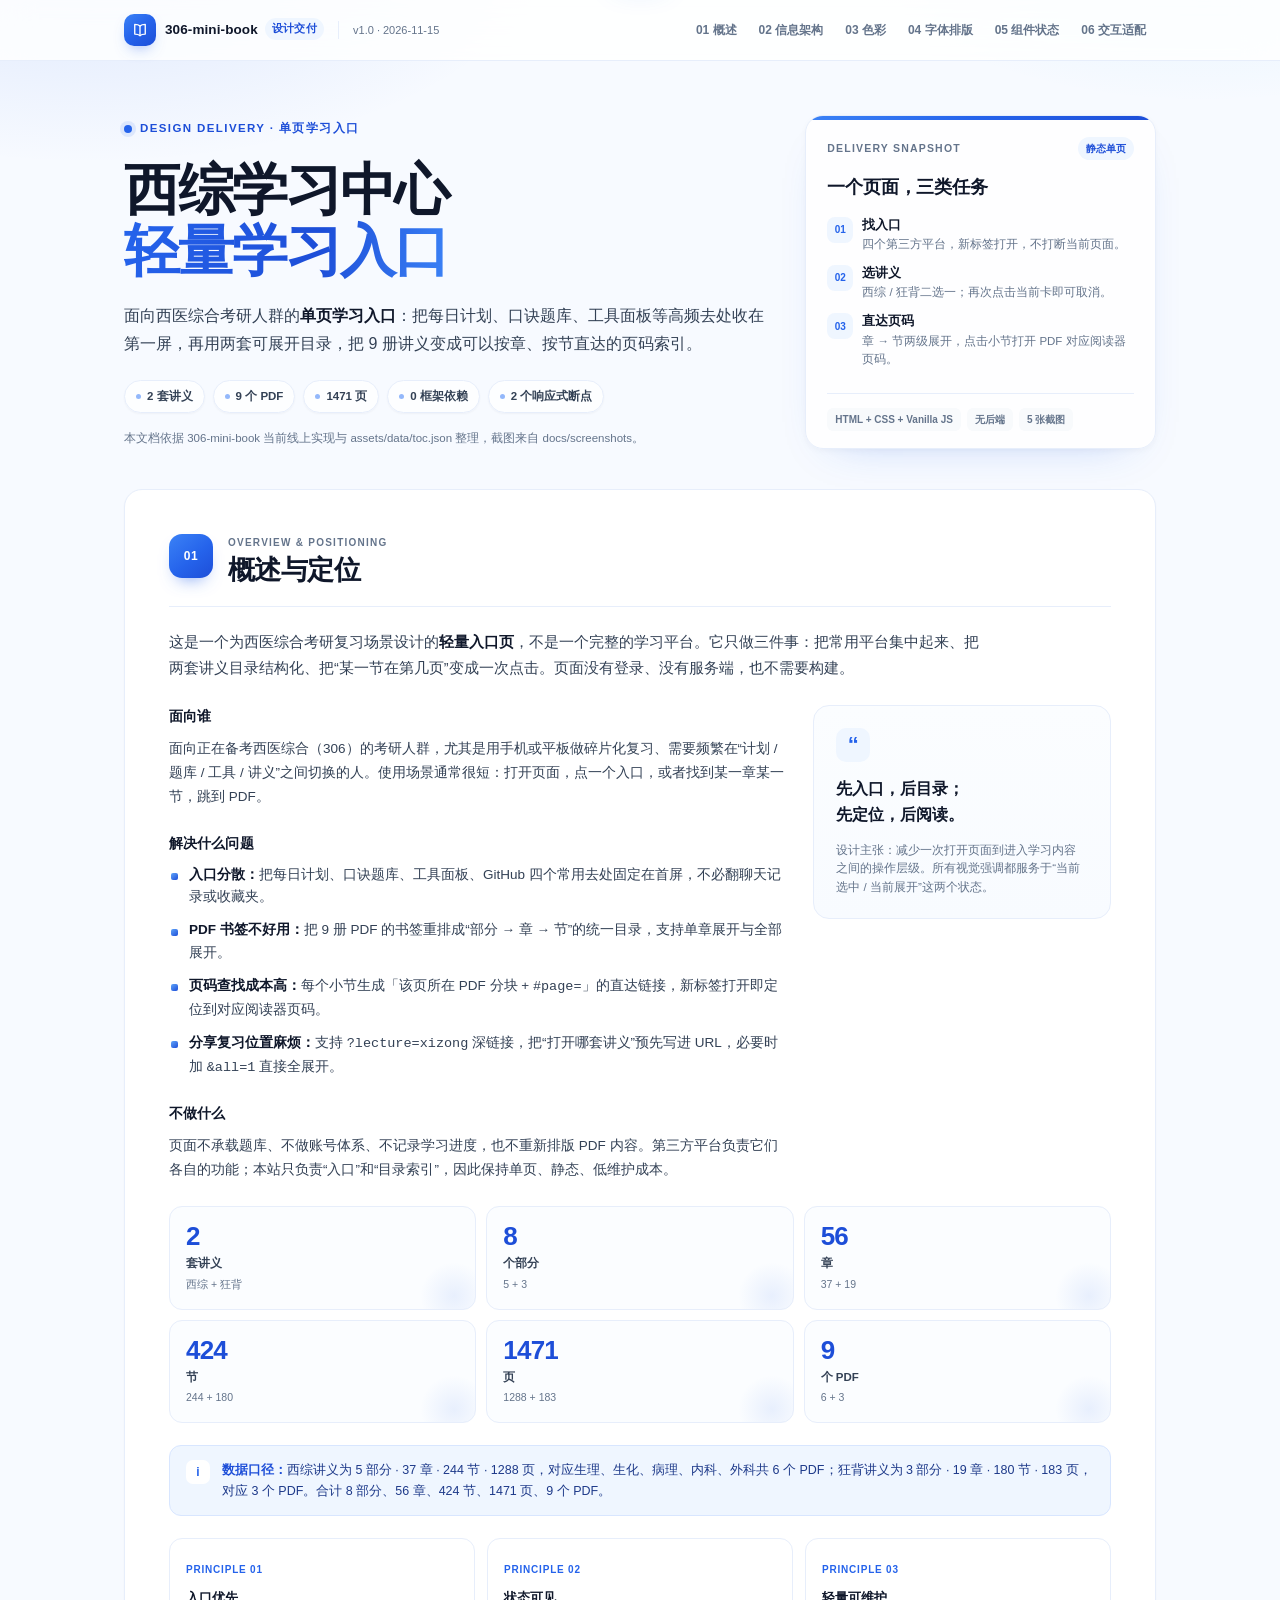
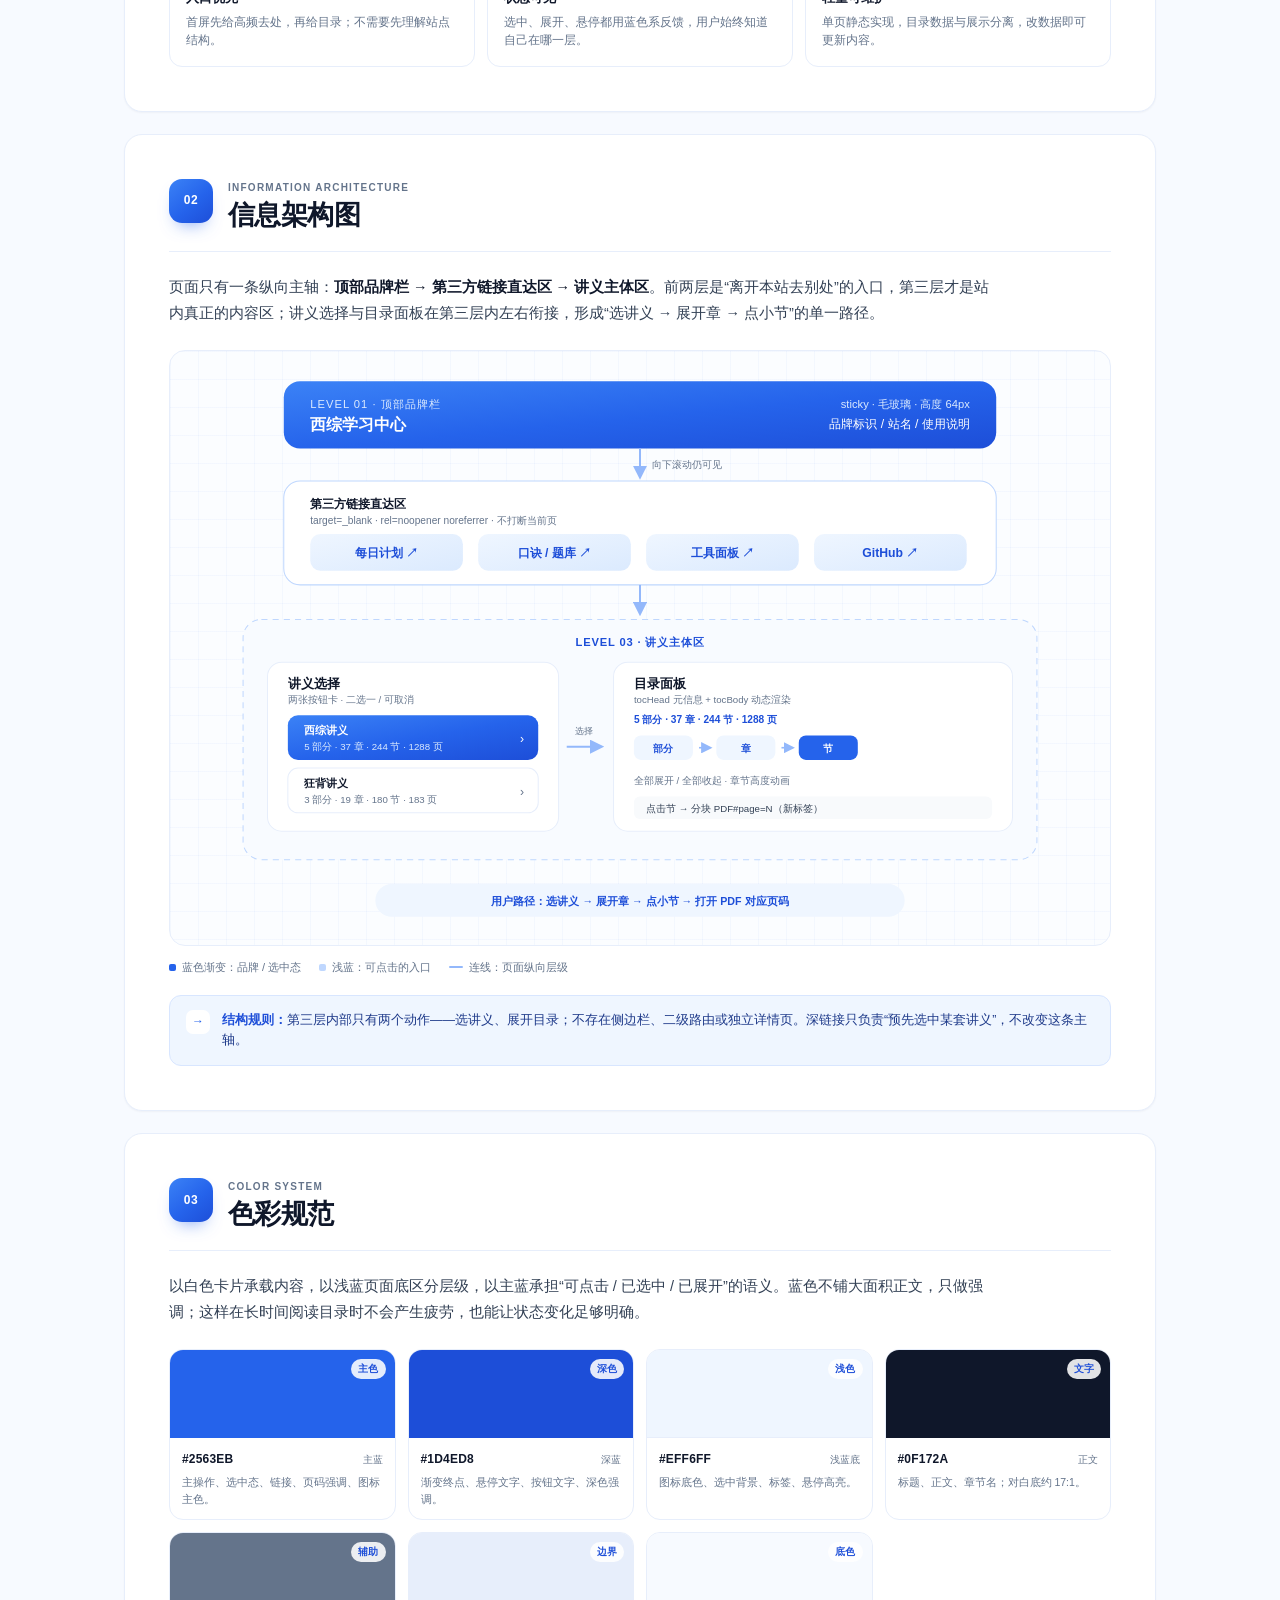
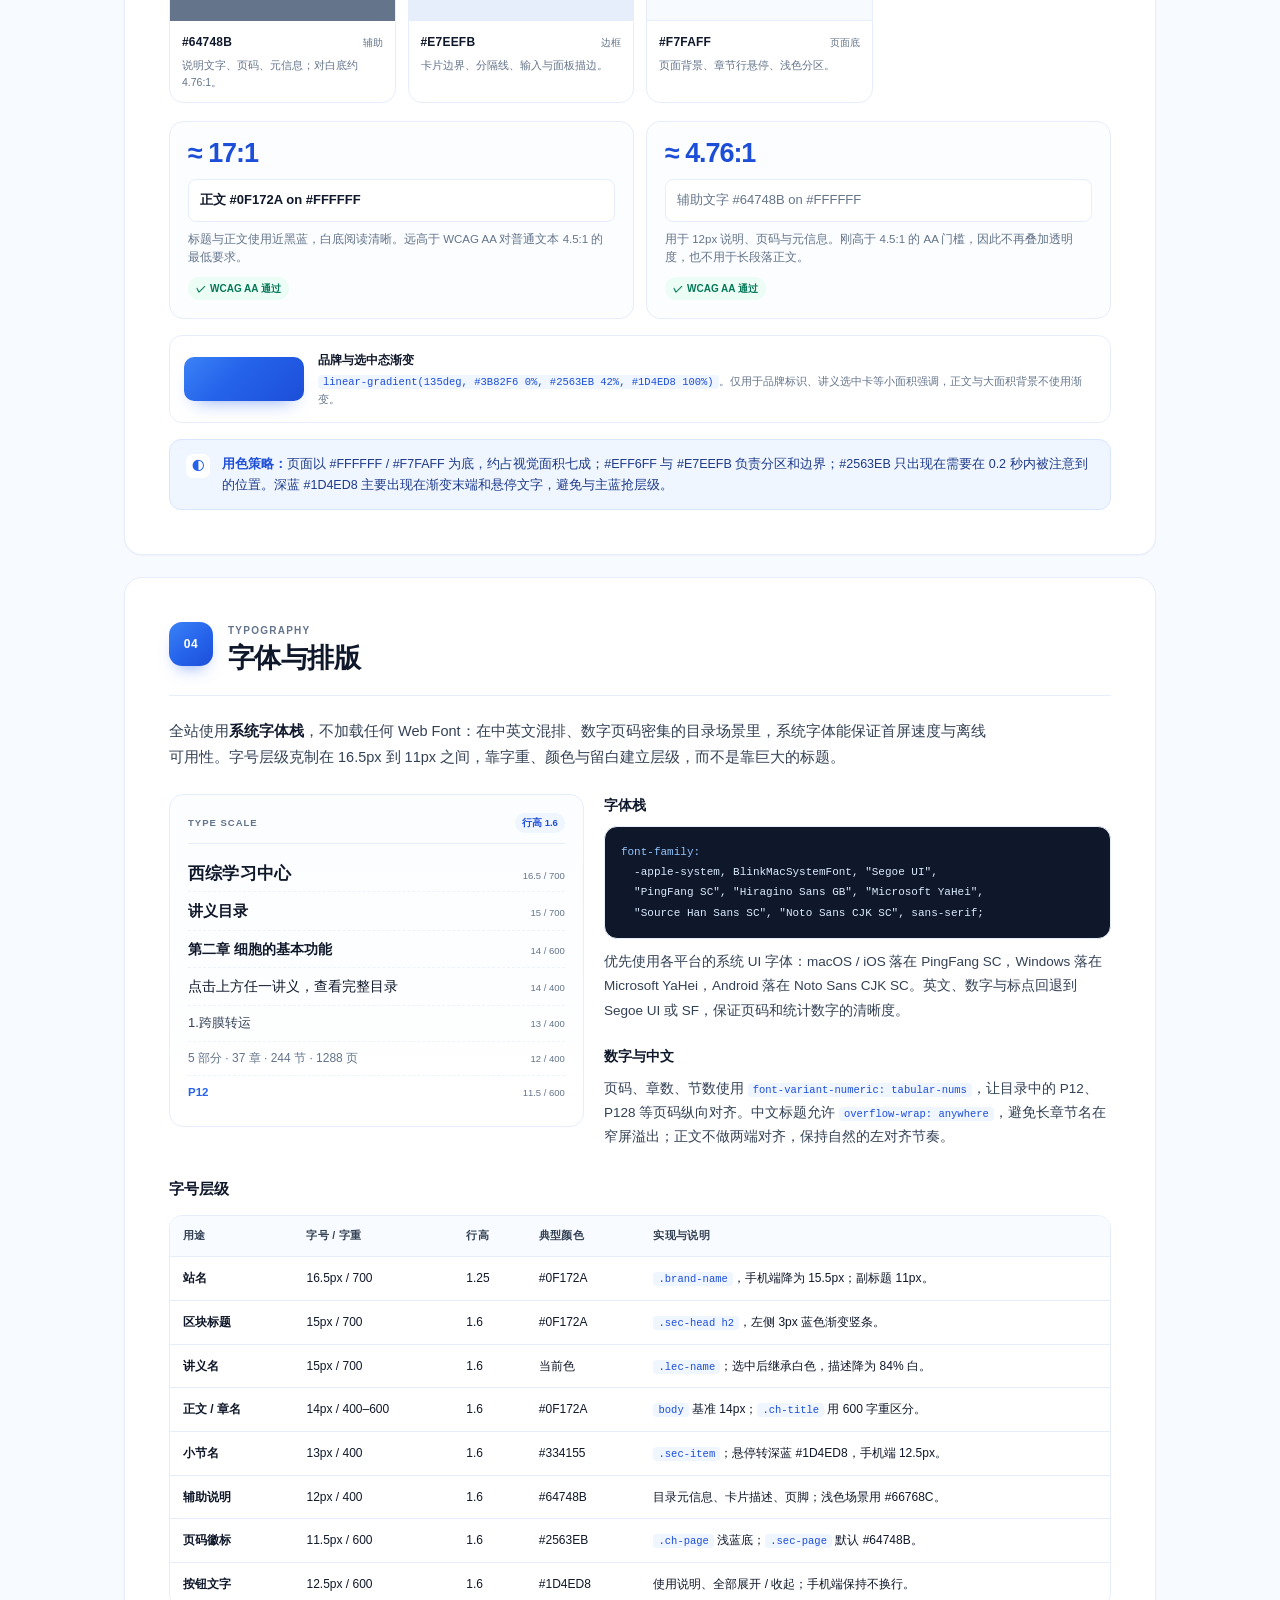
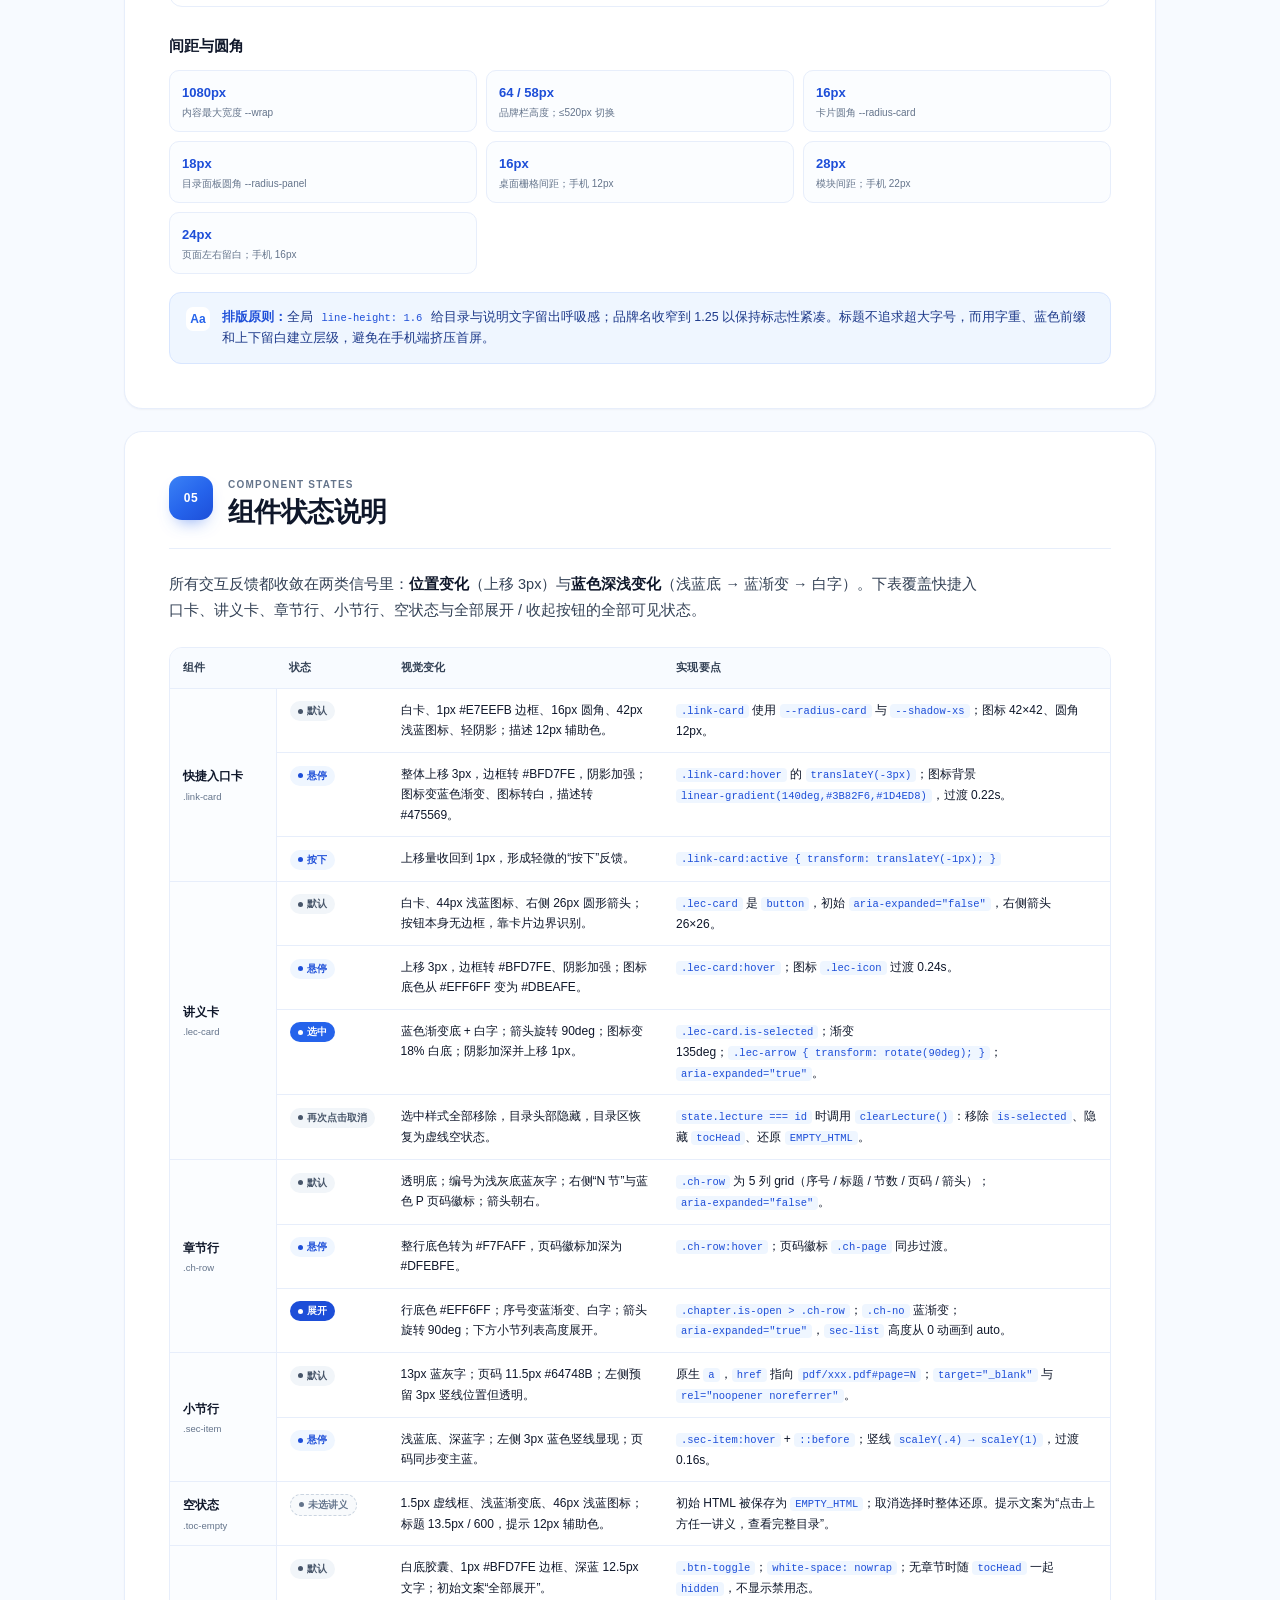
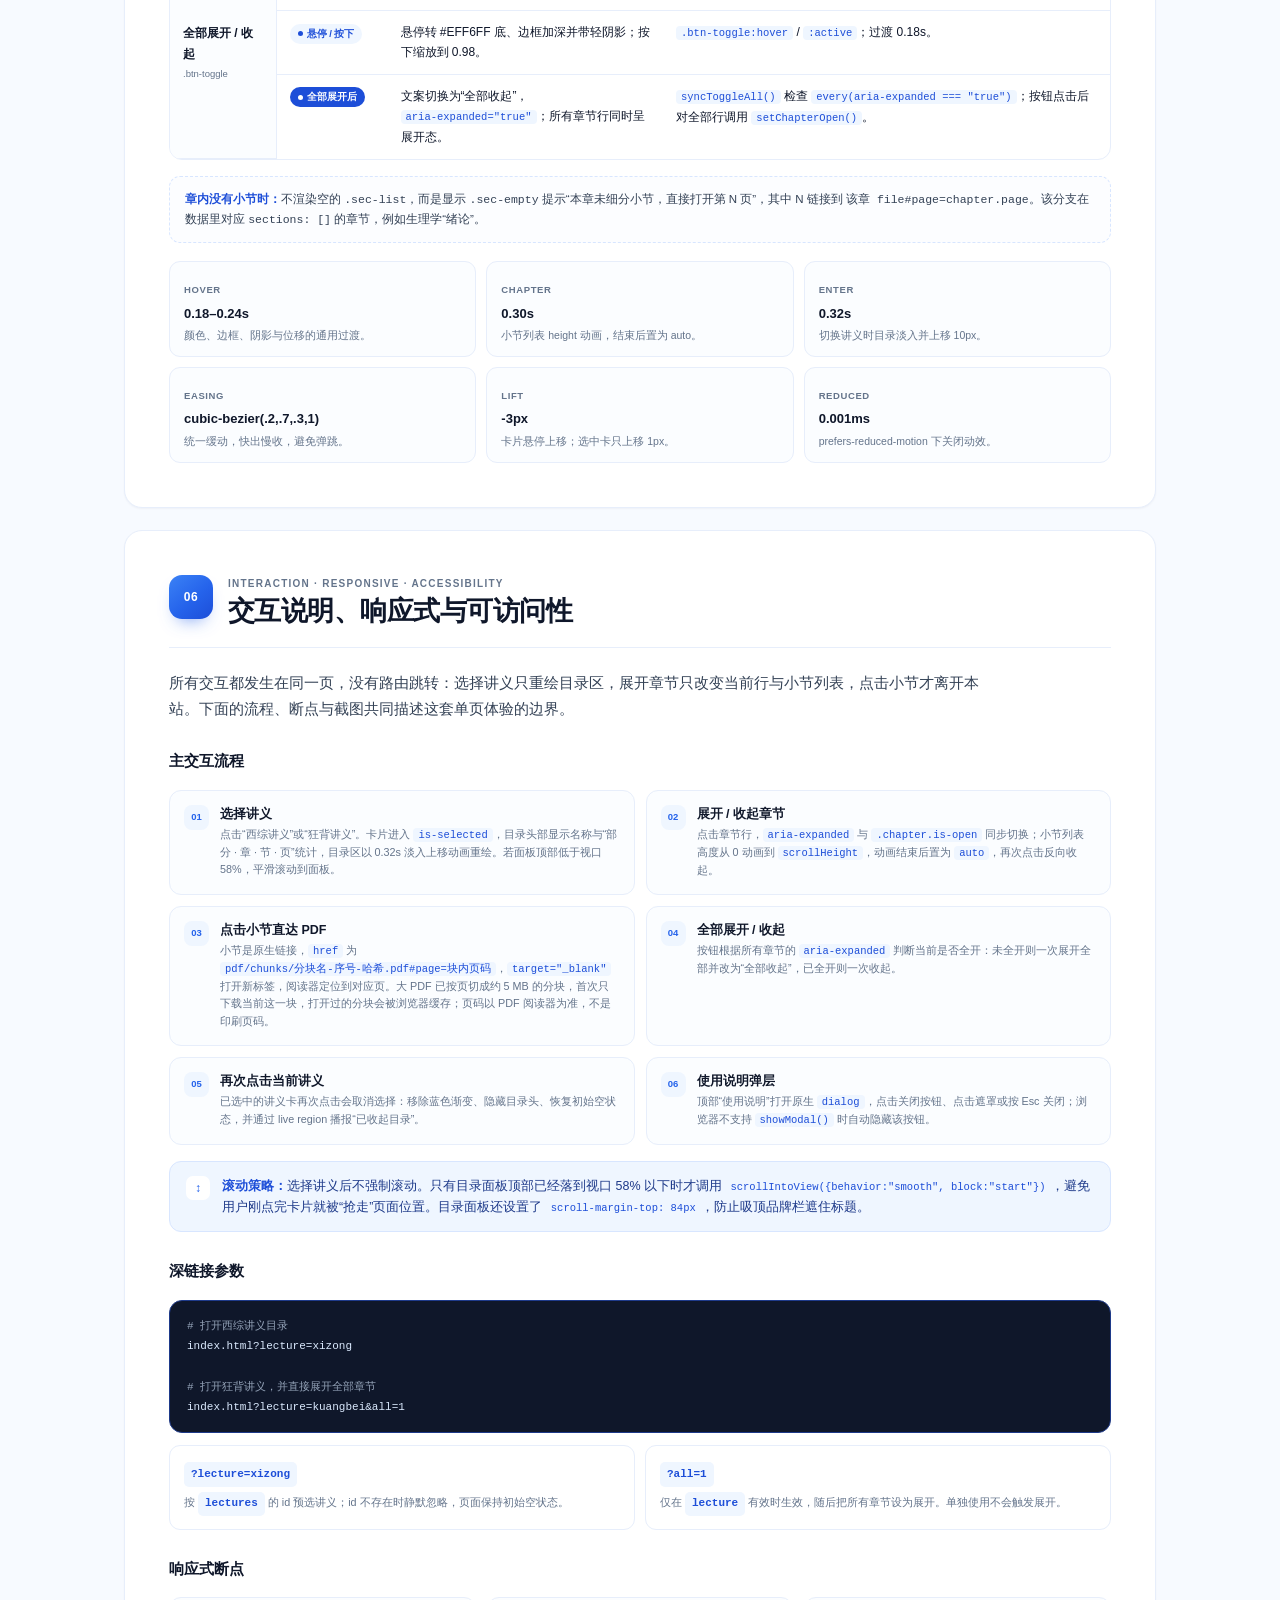
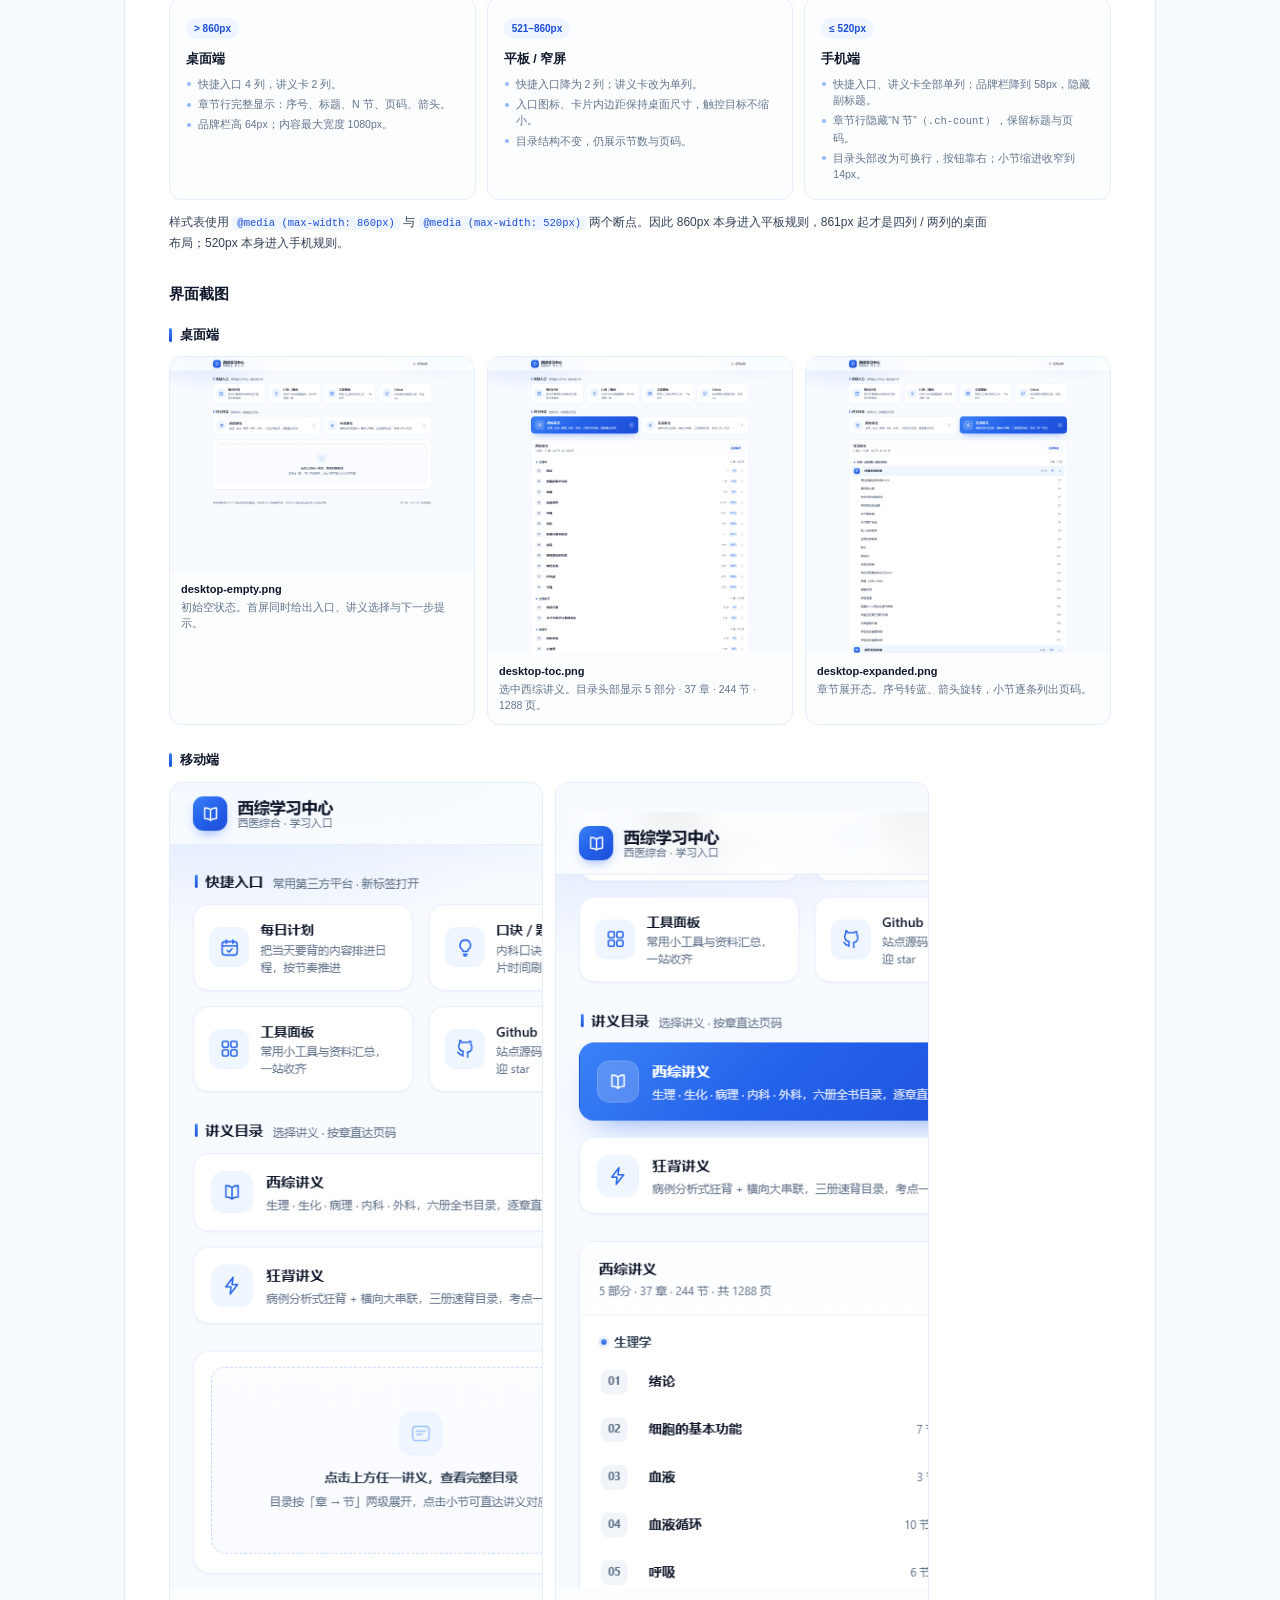
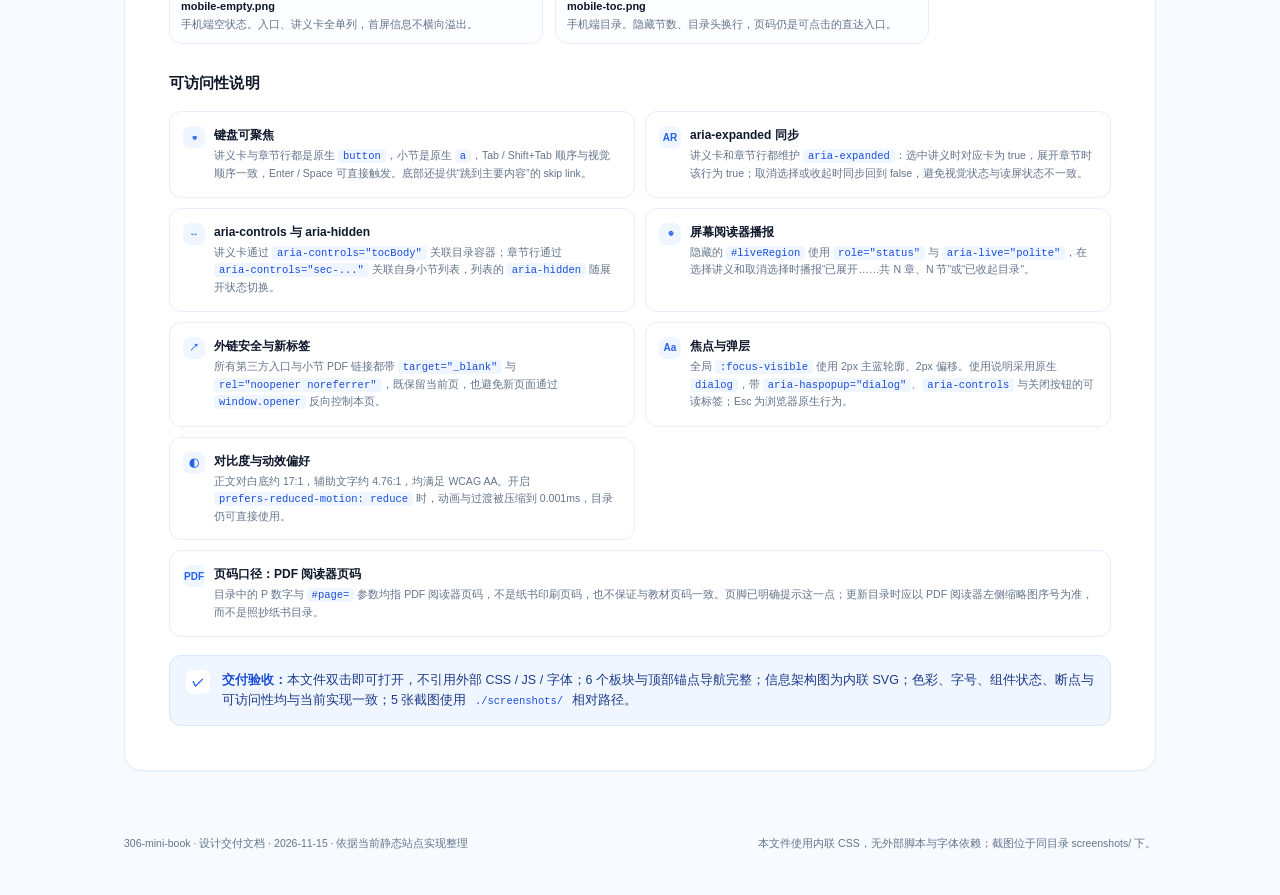
==== docs/design-spec.html @ 93b0fd12 "part 1: 站点主体（页面/样式/脚本/文档/小册 PDF）" ====
<!DOCTYPE html>
<html lang="zh-CN">
<head>
<meta charset="utf-8">
<meta name="viewport" content="width=device-width, initial-scale=1">
<meta name="description" content="西综学习中心（306-mini-book）设计交付文档：定位、信息架构、色彩、字体、组件状态、交互与响应式说明。">
<title>西综学习中心 · 设计交付文档</title>
<style>
  :root {
    --blue: #2563EB;
    --blue-deep: #1D4ED8;
    --blue-soft: #EFF6FF;
    --ink: #0F172A;
    --ink-soft: #334155;
    --muted: #64748B;
    --line: #E7EEFB;
    --bg: #F7FAFF;
    --white: #FFFFFF;
    --blue-200: #BFD7FE;
    --radius-card: 16px;
    --radius-panel: 18px;
    --shadow-xs: 0 1px 2px rgba(15, 23, 42, .04);
    --shadow-card: 0 18px 44px -30px rgba(37, 99, 235, .35), 0 2px 6px rgba(15, 23, 42, .03);
    --shadow-hover: 0 14px 30px -16px rgba(37, 99, 235, .32), 0 2px 6px rgba(15, 23, 42, .04);
    --ease: cubic-bezier(.2, .7, .3, 1);
    --font: -apple-system, BlinkMacSystemFont, "Segoe UI", "PingFang SC", "Hiragino Sans GB", "Microsoft YaHei", "Source Han Sans SC", "Noto Sans CJK SC", sans-serif;
    --wrap: 1080px;
  }

  *, *::before, *::after { box-sizing: border-box; }
  html { scroll-behavior: smooth; -webkit-text-size-adjust: 100%; }
  body {
    margin: 0;
    color: var(--ink);
    background:
      radial-gradient(760px 380px at 7% -8%, rgba(37, 99, 235, .14), transparent 62%),
      radial-gradient(620px 320px at 94% -10%, rgba(56, 189, 248, .13), transparent 60%),
      var(--bg);
    background-attachment: fixed;
    font-family: var(--font);
    font-size: 15px;
    line-height: 1.7;
    -webkit-font-smoothing: antialiased;
    text-rendering: optimizeLegibility;
  }
  h1, h2, h3, h4, p, ul, ol, dl, dd, figure { margin: 0; }
  ul, ol { padding: 0; }
  img { max-width: 100%; }
  a { color: var(--blue-deep); text-decoration-thickness: 1px; text-underline-offset: 2px; }
  a:hover { color: var(--blue); }
  code, pre { font-family: "SFMono-Regular", Consolas, "Liberation Mono", Menlo, monospace; }
  :focus-visible { outline: 3px solid rgba(37, 99, 235, .55); outline-offset: 3px; border-radius: 8px; }

  .sr-only {
    position: absolute; width: 1px; height: 1px; padding: 0; margin: -1px;
    overflow: hidden; clip: rect(0 0 0 0); white-space: nowrap; border: 0;
  }
  .skip-link {
    position: fixed; top: 10px; left: 50%; z-index: 100;
    transform: translate(-50%, -160%);
    padding: 9px 16px; border-radius: 999px;
    background: var(--blue-deep); color: #fff; font-size: 13px; font-weight: 600;
    text-decoration: none; box-shadow: var(--shadow-hover);
    transition: transform .2s var(--ease);
  }
  .skip-link:focus-visible { transform: translate(-50%, 0); color: #fff; }

  /* ---------- 顶部锚点导航 ---------- */
  .doc-nav {
    position: sticky; top: 0; z-index: 50;
    background: rgba(255, 255, 255, .84);
    -webkit-backdrop-filter: blur(16px) saturate(160%);
    backdrop-filter: blur(16px) saturate(160%);
    border-bottom: 1px solid var(--line);
  }
  .doc-nav-inner {
    max-width: var(--wrap); margin: 0 auto;
    min-height: 60px; padding: 9px 24px;
    display: flex; align-items: center; gap: 14px;
  }
  .doc-brand {
    display: inline-flex; align-items: center; gap: 9px;
    flex: none; color: var(--ink); text-decoration: none;
    font-size: 13.5px; font-weight: 700; letter-spacing: .1px;
  }
  .brand-mark {
    width: 32px; height: 32px; display: grid; place-items: center;
    border-radius: 10px; color: #fff;
    background: linear-gradient(140deg, #3B82F6 0%, var(--blue) 48%, var(--blue-deep) 100%);
    box-shadow: 0 7px 16px -8px rgba(37, 99, 235, .7);
  }
  .brand-mark svg { width: 18px; height: 18px; }
  .brand-text { white-space: nowrap; }
  .brand-text em {
    display: inline-block; margin-left: 7px; padding: 2px 7px;
    border-radius: 999px; background: var(--blue-soft); color: var(--blue-deep);
    font-style: normal; font-size: 10.5px; font-weight: 700; letter-spacing: .3px;
    vertical-align: 2px;
  }
  .doc-version {
    flex: none; color: var(--muted); font-size: 11px;
    padding-left: 14px; border-left: 1px solid var(--line); white-space: nowrap;
  }
  .nav-links {
    display: flex; align-items: center; gap: 2px;
    margin-left: auto; min-width: 0;
  }
  .nav-links a {
    flex: none; padding: 7px 10px; border-radius: 999px;
    color: var(--muted); text-decoration: none;
    font-size: 12px; font-weight: 600; white-space: nowrap;
    transition: color .18s var(--ease), background-color .18s var(--ease);
  }
  .nav-links a:hover { color: var(--blue-deep); background: var(--blue-soft); }

  /* ---------- Hero ---------- */
  .hero { max-width: var(--wrap); margin: 0 auto; padding: 54px 24px 16px; }
  .hero-inner {
    display: grid; grid-template-columns: minmax(0, 1.3fr) minmax(280px, .7fr);
    gap: 30px; align-items: stretch;
  }
  .eyebrow {
    display: inline-flex; align-items: center; gap: 8px;
    color: var(--blue-deep); font-size: 11.5px; font-weight: 700;
    letter-spacing: 1.4px; text-transform: uppercase;
  }
  .pulse {
    width: 8px; height: 8px; border-radius: 50%;
    background: var(--blue); box-shadow: 0 0 0 4px rgba(37, 99, 235, .11);
  }
  .hero h1 {
    margin-top: 18px;
    font-size: clamp(36px, 5.2vw, 56px);
    line-height: 1.1; letter-spacing: -.035em; font-weight: 800;
  }
  .hero h1 span {
    color: var(--blue-deep);
    background: linear-gradient(100deg, var(--blue) 0%, var(--blue-deep) 60%, #3B82F6 100%);
    -webkit-background-clip: text; background-clip: text;
    -webkit-text-fill-color: transparent;
  }
  .lede {
    max-width: 640px; margin-top: 20px;
    color: var(--ink-soft); font-size: 16px; line-height: 1.75;
  }
  .lede strong { color: var(--ink); font-weight: 700; }
  .hero-chips { display: flex; flex-wrap: wrap; gap: 8px; margin-top: 22px; }
  .chip {
    display: inline-flex; align-items: center; gap: 6px;
    padding: 6px 11px; border: 1px solid var(--line); border-radius: 999px;
    background: rgba(255, 255, 255, .82); color: var(--ink-soft);
    font-size: 11.5px; font-weight: 600; box-shadow: var(--shadow-xs);
  }
  .chip::before { content: ""; width: 5px; height: 5px; border-radius: 50%; background: #93B8FB; }
  .hero-note { margin-top: 16px; color: var(--muted); font-size: 11.5px; }
  .hero-card {
    position: relative; overflow: hidden;
    display: flex; flex-direction: column;
    padding: 21px 21px 17px;
    border: 1px solid var(--line); border-radius: var(--radius-panel);
    background: rgba(255, 255, 255, .9);
    box-shadow: var(--shadow-card);
  }
  .hero-card::before {
    content: ""; position: absolute; inset: 0 0 auto; height: 4px;
    background: linear-gradient(90deg, #3B82F6, var(--blue) 48%, var(--blue-deep));
  }
  .card-top { display: flex; align-items: center; justify-content: space-between; gap: 10px; }
  .card-top > span:first-child {
    color: var(--muted); font-size: 10.5px; font-weight: 700;
    letter-spacing: 1.2px; text-transform: uppercase;
  }
  .mini-badge {
    padding: 3px 8px; border-radius: 999px;
    background: var(--blue-soft); color: var(--blue-deep);
    font-size: 10px; font-weight: 700;
  }
  .card-title { margin-top: 12px; font-size: 18px; font-weight: 800; letter-spacing: -.01em; }
  .task-list { list-style: none; margin-top: 14px; display: grid; gap: 11px; }
  .task-list li { display: grid; grid-template-columns: 26px 1fr; gap: 9px; align-items: start; }
  .task-list .n {
    display: grid; place-items: center; width: 26px; height: 26px;
    border-radius: 8px; background: var(--blue-soft); color: var(--blue);
    font-size: 10px; font-weight: 800; font-variant-numeric: tabular-nums;
  }
  .task-list strong { display: block; font-size: 12.5px; line-height: 1.4; }
  .task-list p { color: var(--muted); font-size: 11.5px; line-height: 1.55; margin-top: 2px; }
  .hero-meta {
    display: flex; flex-wrap: wrap; gap: 6px;
    margin-top: auto; padding-top: 14px; border-top: 1px solid var(--line);
  }
  .hero-meta span {
    padding: 3px 8px; border-radius: 6px;
    background: #F8FAFC; color: var(--muted); font-size: 10px; font-weight: 600;
  }

  /* ---------- 文档主体 ---------- */
  .doc-wrap { max-width: var(--wrap); margin: 0 auto; padding: 24px 24px 64px; }
  .section-card {
    position: relative;
    padding: clamp(24px, 4.2vw, 44px);
    border: 1px solid var(--line); border-radius: var(--radius-panel);
    background: var(--white); box-shadow: var(--shadow-xs);
    scroll-margin-top: 84px;
  }
  .section-card + .section-card { margin-top: 22px; }
  .section-card:target { border-color: var(--blue-200); box-shadow: var(--shadow-card); }
  .section-head {
    display: grid; grid-template-columns: auto minmax(0, 1fr);
    gap: 15px; align-items: start;
    padding-bottom: 18px; margin-bottom: 22px;
    border-bottom: 1px solid var(--line);
  }
  .sec-num {
    display: grid; place-items: center;
    width: 44px; height: 44px; border-radius: 13px;
    background: linear-gradient(140deg, #3B82F6, var(--blue) 55%, var(--blue-deep));
    color: #fff; font-size: 12px; font-weight: 800;
    letter-spacing: .5px; box-shadow: 0 9px 18px -10px rgba(37, 99, 235, .75);
    font-variant-numeric: tabular-nums;
  }
  .sec-kicker {
    color: var(--muted); font-size: 10px; font-weight: 700;
    letter-spacing: 1.25px; text-transform: uppercase;
  }
  .section-head h2 {
    margin-top: 2px;
    font-size: clamp(22px, 3vw, 27px); line-height: 1.3;
    letter-spacing: -.02em; font-weight: 800;
  }
  .section-lead {
    max-width: 820px; margin-bottom: 24px;
    color: var(--ink-soft); font-size: 14.5px; line-height: 1.8;
  }
  .section-lead strong { color: var(--ink); }
  .prose h3 {
    margin: 0 0 8px; font-size: 14px; font-weight: 800; letter-spacing: .1px;
  }
  .prose h3:not(:first-child) { margin-top: 22px; }
  .prose p { color: var(--ink-soft); font-size: 13.5px; line-height: 1.8; }
  .prose p + p { margin-top: 8px; }

  .overview-grid {
    display: grid; grid-template-columns: minmax(0, 1.35fr) minmax(260px, .65fr);
    gap: 26px; align-items: start;
  }
  .bullets { list-style: none; display: grid; gap: 10px; margin-top: 4px; }
  .bullets li { position: relative; padding-left: 20px; color: var(--ink-soft); font-size: 13.5px; }
  .bullets li::before {
    content: ""; position: absolute; left: 2px; top: .68em;
    width: 7px; height: 7px; border-radius: 2px;
    background: linear-gradient(140deg, #60A5FA, var(--blue-deep));
  }
  .bullets li strong { color: var(--ink); }
  .quote-card {
    padding: 22px; border: 1px solid var(--line); border-radius: var(--radius-card);
    background: linear-gradient(180deg, #FBFDFF, #F8FBFF);
  }
  .quote-mark {
    display: grid; place-items: center;
    width: 34px; height: 34px; border-radius: 10px;
    background: var(--blue-soft); color: var(--blue);
    font-size: 22px; line-height: 1; font-weight: 800;
  }
  .quote-card blockquote {
    margin: 14px 0 0; color: var(--ink); font-size: 16px; line-height: 1.65; font-weight: 700;
  }
  .quote-card cite {
    display: block; margin-top: 12px; color: var(--muted);
    font-size: 11.5px; font-style: normal; line-height: 1.6;
  }
  .stats-grid {
    display: grid; grid-template-columns: repeat(3, minmax(0, 1fr));
    gap: 10px; margin-top: 24px;
  }
  .stat {
    position: relative; overflow: hidden;
    padding: 15px 16px; border: 1px solid var(--line); border-radius: 13px;
    background: #FBFDFF;
  }
  .stat::after {
    content: ""; position: absolute; right: -14px; bottom: -22px;
    width: 70px; height: 70px; border-radius: 50%;
    background: radial-gradient(circle, rgba(37, 99, 235, .09), transparent 68%);
  }
  .stat strong {
    display: block; color: var(--blue-deep); font-size: 26px; line-height: 1.15;
    font-weight: 800; letter-spacing: -.03em; font-variant-numeric: tabular-nums;
  }
  .stat span { display: block; margin-top: 2px; color: var(--ink-soft); font-size: 11.5px; font-weight: 700; }
  .stat em { display: block; margin-top: 2px; color: var(--muted); font-size: 10.5px; font-style: normal; }

  .callout {
    display: grid; grid-template-columns: auto 1fr; gap: 12px;
    margin-top: 22px; padding: 14px 16px;
    border: 1px solid #D8E6FF; border-radius: 12px;
    background: var(--blue-soft);
  }
  .callout-icon {
    display: grid; place-items: center; width: 24px; height: 24px;
    border-radius: 7px; background: #fff; color: var(--blue); font-size: 12px; font-weight: 800;
  }
  .callout p { color: #1E3A8A; font-size: 12.5px; line-height: 1.65; }
  .callout strong { color: var(--blue-deep); }

  .principle-grid {
    display: grid; grid-template-columns: repeat(3, minmax(0, 1fr));
    gap: 12px; margin-top: 22px;
  }
  .principle {
    padding: 16px; border: 1px solid var(--line); border-radius: 13px;
    background: #fff;
  }
  .principle span { color: var(--blue); font-size: 10px; font-weight: 800; letter-spacing: .8px; }
  .principle h3 { margin-top: 6px; font-size: 13px; font-weight: 800; }
  .principle p { margin-top: 4px; color: var(--muted); font-size: 11.5px; line-height: 1.6; }

  /* ---------- 信息架构 SVG ---------- */
  .svg-frame {
    margin-top: 6px; padding: 12px;
    border: 1px solid var(--line); border-radius: var(--radius-card);
    background:
      linear-gradient(rgba(37, 99, 235, .035) 1px, transparent 1px),
      linear-gradient(90deg, rgba(37, 99, 235, .035) 1px, transparent 1px),
      #FBFDFF;
    background-size: 28px 28px, 28px 28px, auto;
    overflow: hidden;
  }
  .arch-svg { display: block; width: 100%; height: auto; }
  .arch-svg text { font-family: var(--font); }
  .arch-legend { display: flex; flex-wrap: wrap; gap: 8px 18px; margin-top: 12px; }
  .legend-item { display: inline-flex; align-items: center; gap: 6px; color: var(--muted); font-size: 11px; }
  .legend-dot { width: 7px; height: 7px; border-radius: 2px; background: var(--blue); }
  .legend-dot.soft { background: var(--blue-200); }
  .legend-dot.line { width: 14px; height: 2px; border-radius: 1px; background: #93B8FB; }

  /* ---------- 色彩 ---------- */
  .swatch-grid {
    display: grid; grid-template-columns: repeat(4, minmax(0, 1fr));
    gap: 12px; margin-top: 4px;
  }
  .swatch {
    overflow: hidden; border: 1px solid var(--line); border-radius: 14px;
    background: #fff;
  }
  .swatch-color {
    position: relative; height: 88px;
    display: flex; align-items: flex-start; justify-content: flex-end;
    padding: 9px;
  }
  .swatch-color.tone-light { border-bottom: 1px solid var(--line); }
  .swatch-role {
    padding: 2px 7px; border-radius: 999px;
    background: rgba(255, 255, 255, .88); color: var(--blue-deep);
    font-size: 9.5px; font-weight: 800; letter-spacing: .2px;
  }
  .swatch-body { padding: 11px 12px 12px; }
  .swatch-line { display: flex; align-items: baseline; justify-content: space-between; gap: 6px; }
  .swatch-line strong {
    color: var(--ink); font-size: 12px; font-weight: 800;
    letter-spacing: .2px; font-variant-numeric: tabular-nums;
  }
  .swatch-line span { color: var(--muted); font-size: 10px; white-space: nowrap; }
  .swatch-body p { margin-top: 5px; color: var(--muted); font-size: 10.5px; line-height: 1.55; }

  .contrast-grid {
    display: grid; grid-template-columns: repeat(2, minmax(0, 1fr));
    gap: 12px; margin-top: 18px;
  }
  .contrast-card {
    padding: 18px; border: 1px solid var(--line); border-radius: 14px;
    background: #FBFDFF;
  }
  .ratio {
    display: inline-block; color: var(--blue-deep);
    font-size: 27px; line-height: 1; font-weight: 800;
    letter-spacing: -.04em; font-variant-numeric: tabular-nums;
  }
  .contrast-card p { margin-top: 8px; color: var(--muted); font-size: 11.5px; line-height: 1.65; }
  .contrast-sample {
    margin-top: 10px; padding: 9px 11px;
    border: 1px solid var(--line); border-radius: 8px; background: #fff;
    font-size: 13px;
  }
  .contrast-sample.ink { color: var(--ink); font-weight: 700; }
  .contrast-sample.muted { color: var(--muted); }
  .pass {
    display: inline-flex; align-items: center; gap: 4px;
    margin-top: 10px; padding: 3px 8px; border-radius: 999px;
    background: #ECFDF5; color: #047857; font-size: 10px; font-weight: 700;
  }
  .pass::before { content: "✓"; font-size: 10px; }
  .gradient-note {
    display: flex; align-items: center; gap: 14px;
    margin-top: 16px; padding: 14px;
    border: 1px solid var(--line); border-radius: 13px; background: #fff;
  }
  .gradient-sample {
    flex: none; width: 120px; height: 44px; border-radius: 10px;
    background: linear-gradient(135deg, #3B82F6 0%, var(--blue) 42%, var(--blue-deep) 100%);
    box-shadow: 0 10px 20px -12px rgba(37, 99, 235, .65);
  }
  .gradient-note strong { display: block; font-size: 12px; font-weight: 800; }
  .gradient-note p { margin-top: 2px; color: var(--muted); font-size: 11px; line-height: 1.6; }

  /* ---------- 表格通用 ---------- */
  .table-wrap {
    margin-top: 14px; border: 1px solid var(--line);
    border-radius: 13px; overflow-x: auto; background: #fff;
  }
  table { width: 100%; border-collapse: collapse; min-width: 620px; font-size: 12px; }
  caption { text-align: left; }
  th, td {
    padding: 11px 13px; border-bottom: 1px solid var(--line);
    text-align: left; vertical-align: top;
  }
  thead th {
    background: #F8FBFF; color: var(--ink-soft);
    font-size: 10.5px; font-weight: 800; letter-spacing: .3px;
    white-space: nowrap;
  }
  tbody tr:last-child td { border-bottom: 0; }
  tbody tr:hover td { background: #FCFDFF; }
  td strong { color: var(--ink); font-weight: 700; }
  td code, p code, .code-inline {
    padding: 1px 5px; border-radius: 4px;
    background: var(--blue-soft); color: var(--blue-deep);
    font-size: 10.5px; white-space: nowrap;
  }

  /* ---------- 字体 ---------- */
  .fontstack {
    margin-top: 4px; padding: 15px 16px;
    border: 1px solid var(--line); border-radius: 13px;
    background: #0F172A; color: #DBEAFE;
    font-size: 11px; line-height: 1.85; white-space: pre-wrap; word-break: break-word;
    overflow-x: auto;
  }
  .fontstack span { color: #93C5FD; }

  @media (max-width: 900px) {
    .hero-inner { grid-template-columns: 1fr; }
    .overview-grid { grid-template-columns: 1fr; }
    .swatch-grid { grid-template-columns: repeat(2, minmax(0, 1fr)); }
  }
  @media (max-width: 700px) {
    .doc-nav-inner { min-height: 54px; padding: 7px 14px; gap: 8px; }
    .doc-version { display: none; }
    .brand-text { display: none; }
    .nav-links { overflow-x: auto; scrollbar-width: none; }
    .nav-links::-webkit-scrollbar { display: none; }
    .nav-links a { padding: 6px 8px; font-size: 11px; }
    .hero { padding: 36px 16px 10px; }
    .hero h1 { font-size: clamp(34px, 10vw, 46px); }
    .doc-wrap { padding: 18px 16px 44px; }
    .section-head { grid-template-columns: 38px minmax(0, 1fr); gap: 11px; }
    .sec-num { width: 38px; height: 38px; border-radius: 11px; font-size: 11px; }
    .stats-grid { grid-template-columns: repeat(2, minmax(0, 1fr)); }
    .principle-grid, .contrast-grid { grid-template-columns: 1fr; }
    .gradient-note { align-items: flex-start; flex-direction: column; }
    .gradient-sample { width: 100%; }
    .swatch-grid { grid-template-columns: repeat(2, minmax(0, 1fr)); }
  }
  @media (max-width: 420px) {
    .swatch-grid { grid-template-columns: 1fr; }
    .hero-chips { gap: 6px; }
  }
  @media (prefers-reduced-motion: reduce) {
    *, *::before, *::after {
      animation-duration: .001ms !important; animation-iteration-count: 1 !important;
      transition-duration: .001ms !important; scroll-behavior: auto !important;
    }
  }
  @media print {
    body { background: #fff; }
    .doc-nav, .skip-link { display: none; }
    .doc-wrap { max-width: none; padding: 0; }
    .section-card, .hero-card { box-shadow: none; }
    .section-card { break-inside: avoid; }
  }
  /* ---------- 04 字体 ---------- */
  .block-title { margin: 26px 0 8px; font-size: 15px; font-weight: 800; letter-spacing: .1px; }
  .block-title:first-child { margin-top: 0; }
  .type-layout {
    display: grid; grid-template-columns: minmax(0, .9fr) minmax(0, 1.1fr);
    gap: 20px; align-items: start; margin-top: 16px;
  }
  .type-sample-card {
    padding: 18px; border: 1px solid var(--line); border-radius: 14px;
    background: linear-gradient(180deg, #FBFDFF, #FFFFFF);
  }
  .sample-top {
    display: flex; align-items: center; justify-content: space-between; gap: 8px;
    padding-bottom: 10px; margin-bottom: 12px; border-bottom: 1px solid var(--line);
  }
  .sample-top span:first-child {
    color: var(--muted); font-size: 9.5px; font-weight: 800; letter-spacing: 1px; text-transform: uppercase;
  }
  .token-pill {
    padding: 2px 7px; border-radius: 999px;
    background: var(--blue-soft); color: var(--blue-deep);
    font-size: 9.5px; font-weight: 700; white-space: nowrap;
  }
  .sample-line {
    display: flex; align-items: baseline; justify-content: space-between; gap: 12px;
    padding: 7px 0; border-bottom: 1px dashed #EEF3FC;
  }
  .sample-line:last-child { border-bottom: 0; }
  .sample-line em {
    flex: none; color: var(--muted); font-size: 9.5px;
    font-style: normal; font-variant-numeric: tabular-nums;
  }
  .sample-brand { font-size: 16.5px; font-weight: 700; line-height: 1.25; letter-spacing: .2px; }
  .sample-heading { font-size: 15px; font-weight: 700; line-height: 1.6; }
  .sample-body { font-size: 14px; line-height: 1.6; }
  .sample-chapter { font-size: 14px; font-weight: 600; line-height: 1.6; }
  .sample-section { font-size: 13px; line-height: 1.6; color: var(--ink-soft); }
  .sample-muted { font-size: 12px; line-height: 1.6; color: var(--muted); }
  .sample-page { font-size: 11.5px; font-weight: 600; line-height: 1.6; color: var(--blue); }
  .token-grid {
    display: grid; grid-template-columns: repeat(3, minmax(0, 1fr));
    gap: 9px; margin-top: 12px;
  }
  .token {
    padding: 11px 12px; border: 1px solid var(--line); border-radius: 10px;
    background: #FBFDFF;
  }
  .token strong { display: block; color: var(--blue-deep); font-size: 13px; font-weight: 800; font-variant-numeric: tabular-nums; }
  .token span { display: block; margin-top: 1px; color: var(--muted); font-size: 10px; line-height: 1.5; }

  /* ---------- 05 组件 ---------- */
  .component-table { min-width: 880px; }
  .component-table th.comp-name {
    width: 106px; background: #FBFDFF;
    color: var(--ink); font-size: 12px; font-weight: 800;
    vertical-align: middle; border-right: 1px solid var(--line);
  }
  .comp-sub {
    display: block; margin-top: 3px; color: var(--muted);
    font-size: 9.5px; font-weight: 500; line-height: 1.45;
  }
  .state {
    display: inline-flex; align-items: center; gap: 4px;
    padding: 2px 8px; border-radius: 999px;
    font-size: 9.5px; font-weight: 800; white-space: nowrap;
  }
  .state::before { content: ""; width: 5px; height: 5px; border-radius: 50%; background: currentColor; }
  .state-default { background: #F1F5F9; color: #475569; }
  .state-hover { background: var(--blue-soft); color: var(--blue-deep); }
  .state-selected { background: var(--blue); color: #fff; }
  .state-selected::before, .state-open::before { background: #fff; }
  .state-open { background: var(--blue-deep); color: #fff; }
  .state-empty { background: #F8FAFC; color: var(--muted); border: 1px dashed #CBD5E1; }
  .motion-grid {
    display: grid; grid-template-columns: repeat(3, minmax(0, 1fr));
    gap: 10px; margin-top: 18px;
  }
  .motion {
    padding: 13px 14px; border: 1px solid var(--line); border-radius: 11px;
    background: #FBFDFF;
  }
  .motion span { color: var(--muted); font-size: 9.5px; font-weight: 700; letter-spacing: .6px; }
  .motion strong { display: block; margin-top: 2px; color: var(--ink); font-size: 13px; font-weight: 800; }
  .motion p { margin-top: 2px; color: var(--muted); font-size: 10.5px; line-height: 1.55; }
  .mini-note {
    margin-top: 16px; padding: 13px 15px;
    border: 1px dashed #D8E6FF; border-radius: 11px;
    background: #FCFDFF; color: var(--ink-soft); font-size: 11.5px; line-height: 1.7;
  }
  .mini-note strong { color: var(--blue-deep); }

  /* ---------- 06 交互与适配 ---------- */
  .flow-grid {
    display: grid; grid-template-columns: repeat(2, minmax(0, 1fr));
    gap: 11px; margin-top: 16px;
  }
  .flow-step {
    position: relative; padding: 15px 15px 15px 50px;
    border: 1px solid var(--line); border-radius: 12px; background: #FBFDFF;
  }
  .flow-step .n {
    position: absolute; left: 14px; top: 14px;
    display: grid; place-items: center; width: 25px; height: 25px;
    border-radius: 8px; background: var(--blue-soft); color: var(--blue);
    font-size: 9.5px; font-weight: 800;
  }
  .flow-step h3 { font-size: 12.5px; font-weight: 800; line-height: 1.4; }
  .flow-step p { margin-top: 3px; color: var(--muted); font-size: 10.8px; line-height: 1.6; }
  .code-block {
    margin-top: 16px; padding: 15px 17px;
    border: 1px solid #1E3A8A; border-radius: 13px;
    background: #0F172A; color: #DBEAFE;
    font-size: 11px; line-height: 1.85; overflow-x: auto;
  }
  .code-block strong { color: #93C5FD; font-weight: 700; }
  .code-block .cmt { color: #94A3B8; }
  .deep-link-grid {
    display: grid; grid-template-columns: repeat(2, minmax(0, 1fr));
    gap: 10px; margin-top: 12px;
  }
  .deep-link {
    padding: 13px 14px; border: 1px solid var(--line); border-radius: 11px;
    background: #fff;
  }
  .deep-link code {
    display: inline-block; padding: 3px 7px; border-radius: 5px;
    background: var(--blue-soft); color: var(--blue-deep);
    font-size: 11px; font-weight: 700; white-space: nowrap;
  }
  .deep-link p { margin-top: 5px; color: var(--muted); font-size: 10.8px; line-height: 1.6; }
  .bp-grid {
    display: grid; grid-template-columns: repeat(3, minmax(0, 1fr));
    gap: 11px; margin-top: 16px;
  }
  .bp-card {
    padding: 16px; border: 1px solid var(--line); border-radius: 12px;
    background: #FBFDFF;
  }
  .bp-card .bp-range {
    display: inline-block; padding: 2px 8px; border-radius: 999px;
    background: var(--blue-soft); color: var(--blue-deep);
    font-size: 10px; font-weight: 800; font-variant-numeric: tabular-nums;
  }
  .bp-card h3 { margin-top: 9px; font-size: 12.5px; font-weight: 800; }
  .bp-card ul { list-style: none; margin-top: 6px; display: grid; gap: 4px; }
  .bp-card li { position: relative; padding-left: 12px; color: var(--muted); font-size: 10.5px; line-height: 1.55; }
  .bp-card li::before { content: ""; position: absolute; left: 1px; top: .62em; width: 4px; height: 4px; border-radius: 50%; background: #93B8FB; }
  .shot-group { margin-top: 18px; }
  .shot-group + .shot-group { margin-top: 24px; }
  .shot-group h3 {
    display: flex; align-items: center; gap: 8px;
    font-size: 13px; font-weight: 800;
  }
  .shot-group h3::before { content: ""; width: 3px; height: 14px; border-radius: 2px; background: linear-gradient(180deg, #3B82F6, var(--blue-deep)); }
  .shots { display: grid; gap: 12px; margin-top: 10px; }
  .shots-3 { grid-template-columns: repeat(3, minmax(0, 1fr)); }
  .shots-2 { grid-template-columns: repeat(2, minmax(0, 1fr)); max-width: 760px; }
  .shot {
    overflow: hidden; border: 1px solid var(--line); border-radius: 13px;
    background: #FBFDFF;
  }
  .shot > a { display: block; background: #EEF4FF; }
  .shot img { display: block; width: 100%; height: auto; }
  .shot figcaption {
    padding: 10px 11px 11px; color: var(--muted);
    font-size: 10.5px; line-height: 1.55;
  }
  .shot figcaption strong { display: block; color: var(--ink); font-size: 11px; font-weight: 800; margin-bottom: 1px; }
  .a11y-grid {
    display: grid; grid-template-columns: repeat(2, minmax(0, 1fr));
    gap: 10px; margin-top: 16px;
  }
  .a11y-card {
    position: relative; padding: 15px 15px 15px 44px;
    border: 1px solid var(--line); border-radius: 12px; background: #fff;
  }
  .a11y-icon {
    position: absolute; left: 13px; top: 14px;
    display: grid; place-items: center; width: 22px; height: 22px;
    border-radius: 7px; background: var(--blue-soft); color: var(--blue);
    font-size: 10px; font-weight: 800;
  }
  .a11y-card h3 { font-size: 12px; font-weight: 800; line-height: 1.4; }
  .a11y-card p { margin-top: 3px; color: var(--muted); font-size: 10.5px; line-height: 1.6; }
  .site-footer {
    max-width: var(--wrap); margin: 0 auto;
    padding: 0 24px 42px; display: flex; flex-wrap: wrap;
    gap: 4px 18px; justify-content: space-between;
    color: var(--muted); font-size: 10.5px;
  }
  @media (max-width: 900px) {
    .type-layout { grid-template-columns: 1fr; }
    .bp-grid { grid-template-columns: 1fr; }
    .shots-3 { grid-template-columns: 1fr; }
  }
  @media (max-width: 700px) {
    .token-grid, .motion-grid { grid-template-columns: repeat(2, minmax(0, 1fr)); }
    .flow-grid, .deep-link-grid, .a11y-grid { grid-template-columns: 1fr; }
    .shots-2 { grid-template-columns: 1fr 1fr; }
    .site-footer { padding: 0 16px 32px; flex-direction: column; }
  }
  @media (max-width: 420px) {
    .token-grid, .motion-grid, .shots-2 { grid-template-columns: 1fr; }
  }

</style>
</head>
<body>
<a class="skip-link" href="#main">跳到正文</a>

<nav class="doc-nav" aria-label="文档章节导航">
  <div class="doc-nav-inner">
    <a class="doc-brand" href="#top" aria-label="回到文档顶部">
      <span class="brand-mark" aria-hidden="true">
        <svg viewBox="0 0 24 24" fill="none" stroke="currentColor" stroke-width="1.8" stroke-linecap="round" stroke-linejoin="round">
          <path d="M12 6.6C10.4 5.1 8.3 4.5 5 4.5v12.9c3.3 0 5.4.6 7 2.1 1.6-1.5 3.7-2.1 7-2.1V4.5c-3.3 0-5.4.6-7 2.1Z"></path>
          <path d="M12 6.6v12.9"></path>
        </svg>
      </span>
      <span class="brand-text">306-mini-book<em>设计交付</em></span>
    </a>
    <span class="doc-version">v1.0 · 2026-11-15</span>
    <div class="nav-links">
      <a href="#overview">01 概述</a>
      <a href="#architecture">02 信息架构</a>
      <a href="#color">03 色彩</a>
      <a href="#typography">04 字体排版</a>
      <a href="#components">05 组件状态</a>
      <a href="#interaction">06 交互适配</a>
    </div>
  </div>
</nav>

<header class="hero" id="top">
  <div class="hero-inner">
    <div>
      <p class="eyebrow"><span class="pulse" aria-hidden="true"></span>Design Delivery · 单页学习入口</p>
      <h1>西综学习中心<br><span>轻量学习入口</span></h1>
      <p class="lede">面向西医综合考研人群的<strong>单页学习入口</strong>：把每日计划、口诀题库、工具面板等高频去处收在第一屏，再用两套可展开目录，把 9 册讲义变成可以按章、按节直达的页码索引。</p>
      <div class="hero-chips" aria-label="关键数据">
        <span class="chip">2 套讲义</span>
        <span class="chip">9 个 PDF</span>
        <span class="chip">1471 页</span>
        <span class="chip">0 框架依赖</span>
        <span class="chip">2 个响应式断点</span>
      </div>
      <p class="hero-note">本文档依据 306-mini-book 当前线上实现与 assets/data/toc.json 整理，截图来自 docs/screenshots。</p>
    </div>

    <aside class="hero-card" aria-label="交付概览">
      <div class="card-top">
        <span>Delivery Snapshot</span>
        <span class="mini-badge">静态单页</span>
      </div>
      <p class="card-title">一个页面，三类任务</p>
      <ul class="task-list">
        <li>
          <span class="n" aria-hidden="true">01</span>
          <div><strong>找入口</strong><p>四个第三方平台，新标签打开，不打断当前页面。</p></div>
        </li>
        <li>
          <span class="n" aria-hidden="true">02</span>
          <div><strong>选讲义</strong><p>西综 / 狂背二选一；再次点击当前卡即可取消。</p></div>
        </li>
        <li>
          <span class="n" aria-hidden="true">03</span>
          <div><strong>直达页码</strong><p>章 → 节两级展开，点击小节打开 PDF 对应阅读器页码。</p></div>
        </li>
      </ul>
      <div class="hero-meta" aria-label="交付信息">
        <span>HTML + CSS + Vanilla JS</span>
        <span>无后端</span>
        <span>5 张截图</span>
      </div>
    </aside>
  </div>
</header>

<main class="doc-wrap" id="main">

  <!-- ================= 01 ================= -->
  <section class="section-card" id="overview">
    <div class="section-head">
      <span class="sec-num" aria-hidden="true">01</span>
      <div>
        <p class="sec-kicker">Overview &amp; Positioning</p>
        <h2>概述与定位</h2>
      </div>
    </div>

    <p class="section-lead">这是一个为西医综合考研复习场景设计的<strong>轻量入口页</strong>，不是一个完整的学习平台。它只做三件事：把常用平台集中起来、把两套讲义目录结构化、把“某一节在第几页”变成一次点击。页面没有登录、没有服务端，也不需要构建。</p>

    <div class="overview-grid">
      <div class="prose">
        <h3>面向谁</h3>
        <p>面向正在备考西医综合（306）的考研人群，尤其是用手机或平板做碎片化复习、需要频繁在“计划 / 题库 / 工具 / 讲义”之间切换的人。使用场景通常很短：打开页面，点一个入口，或者找到某一章某一节，跳到 PDF。</p>

        <h3>解决什么问题</h3>
        <ul class="bullets">
          <li><strong>入口分散：</strong>把每日计划、口诀题库、工具面板、GitHub 四个常用去处固定在首屏，不必翻聊天记录或收藏夹。</li>
          <li><strong>PDF 书签不好用：</strong>把 9 册 PDF 的书签重排成“部分 → 章 → 节”的统一目录，支持单章展开与全部展开。</li>
          <li><strong>页码查找成本高：</strong>每个小节生成「该页所在 PDF 分块 + <code>#page=</code>」的直达链接，新标签打开即定位到对应阅读器页码。</li>
          <li><strong>分享复习位置麻烦：</strong>支持 <code>?lecture=xizong</code> 深链接，把“打开哪套讲义”预先写进 URL，必要时加 <code>&amp;all=1</code> 直接全展开。</li>
        </ul>

        <h3>不做什么</h3>
        <p>页面不承载题库、不做账号体系、不记录学习进度，也不重新排版 PDF 内容。第三方平台负责它们各自的功能；本站只负责“入口”和“目录索引”，因此保持单页、静态、低维护成本。</p>
      </div>

      <aside class="quote-card">
        <span class="quote-mark" aria-hidden="true">“</span>
        <blockquote>先入口，后目录；<br>先定位，后阅读。</blockquote>
        <cite>设计主张：减少一次打开页面到进入学习内容之间的操作层级。所有视觉强调都服务于“当前选中 / 当前展开”这两个状态。</cite>
      </aside>
    </div>

    <div class="stats-grid" aria-label="内容数据">
      <div class="stat"><strong>2</strong><span>套讲义</span><em>西综 + 狂背</em></div>
      <div class="stat"><strong>8</strong><span>个部分</span><em>5 + 3</em></div>
      <div class="stat"><strong>56</strong><span>章</span><em>37 + 19</em></div>
      <div class="stat"><strong>424</strong><span>节</span><em>244 + 180</em></div>
      <div class="stat"><strong>1471</strong><span>页</span><em>1288 + 183</em></div>
      <div class="stat"><strong>9</strong><span>个 PDF</span><em>6 + 3</em></div>
    </div>

    <div class="callout">
      <span class="callout-icon" aria-hidden="true">i</span>
      <p><strong>数据口径：</strong>西综讲义为 5 部分 · 37 章 · 244 节 · 1288 页，对应生理、生化、病理、内科、外科共 6 个 PDF；狂背讲义为 3 部分 · 19 章 · 180 节 · 183 页，对应 3 个 PDF。合计 8 部分、56 章、424 节、1471 页、9 个 PDF。</p>
    </div>

    <div class="principle-grid" aria-label="设计原则">
      <div class="principle"><span>PRINCIPLE 01</span><h3>入口优先</h3><p>首屏先给高频去处，再给目录；不需要先理解站点结构。</p></div>
      <div class="principle"><span>PRINCIPLE 02</span><h3>状态可见</h3><p>选中、展开、悬停都用蓝色系反馈，用户始终知道自己在哪一层。</p></div>
      <div class="principle"><span>PRINCIPLE 03</span><h3>轻量可维护</h3><p>单页静态实现，目录数据与展示分离，改数据即可更新内容。</p></div>
    </div>
  </section>

  <!-- ================= 02 ================= -->
  <section class="section-card" id="architecture">
    <div class="section-head">
      <span class="sec-num" aria-hidden="true">02</span>
      <div>
        <p class="sec-kicker">Information Architecture</p>
        <h2>信息架构图</h2>
      </div>
    </div>

    <p class="section-lead">页面只有一条纵向主轴：<strong>顶部品牌栏 → 第三方链接直达区 → 讲义主体区</strong>。前两层是“离开本站去别处”的入口，第三层才是站内真正的内容区；讲义选择与目录面板在第三层内左右衔接，形成“选讲义 → 展开章 → 点小节”的单一路径。</p>

    <div class="svg-frame">
      <svg class="arch-svg" viewBox="0 0 900 560" role="img" aria-labelledby="iaTitle iaDesc">
        <title id="iaTitle">306-mini-book 信息架构图</title>
        <desc id="iaDesc">顶部品牌栏连接第三方链接直达区，再连接讲义主体区；主体区包含讲义选择与目录面板，底部为选讲义、展开章、点小节、打开 PDF 页码的用户路径。</desc>
        <defs>
          <linearGradient id="iaBrand" x1="0" y1="0" x2="1" y2="1">
            <stop offset="0" stop-color="#3B82F6"></stop>
            <stop offset=".52" stop-color="#2563EB"></stop>
            <stop offset="1" stop-color="#1D4ED8"></stop>
          </linearGradient>
          <linearGradient id="iaChip" x1="0" y1="0" x2="1" y2="1">
            <stop offset="0" stop-color="#EFF6FF"></stop>
            <stop offset="1" stop-color="#DBEAFE"></stop>
          </linearGradient>
          <marker id="iaArrow" viewBox="0 0 10 10" refX="8" refY="5" markerWidth="7" markerHeight="7" orient="auto-start-reverse">
            <path d="M 0 0 L 10 5 L 0 10 Z" fill="#93B8FB"></path>
          </marker>
        </defs>

        <!-- 层级 1：品牌栏 -->
        <rect x="100" y="18" width="700" height="66" rx="16" fill="url(#iaBrand)"></rect>
        <text x="126" y="44" font-size="11" fill="#DBEAFE" letter-spacing="1">LEVEL 01 · 顶部品牌栏</text>
        <text x="126" y="66" font-size="16" font-weight="700" fill="#FFFFFF">西综学习中心</text>
        <text x="774" y="44" text-anchor="end" font-size="11" fill="#DBEAFE">sticky · 毛玻璃 · 高度 64px</text>
        <text x="774" y="64" text-anchor="end" font-size="12" fill="#FFFFFF">品牌标识 / 站名 / 使用说明</text>

        <line x1="450" y1="84" x2="450" y2="112" stroke="#93B8FB" stroke-width="2" marker-end="url(#iaArrow)"></line>
        <text x="462" y="103" font-size="10" fill="#64748B">向下滚动仍可见</text>

        <!-- 层级 2：第三方链接 -->
        <rect x="100" y="116" width="700" height="102" rx="16" fill="#FFFFFF" stroke="#BFD7FE"></rect>
        <text x="126" y="142" font-size="12" font-weight="700" fill="#0F172A">第三方链接直达区</text>
        <text x="126" y="158" font-size="10" fill="#64748B">target=_blank · rel=noopener noreferrer · 不打断当前页</text>

        <rect x="126" y="168" width="150" height="36" rx="10" fill="url(#iaChip)"></rect>
        <text x="201" y="191" text-anchor="middle" font-size="12" font-weight="600" fill="#1D4ED8">每日计划 ↗</text>
        <rect x="291" y="168" width="150" height="36" rx="10" fill="url(#iaChip)"></rect>
        <text x="366" y="191" text-anchor="middle" font-size="12" font-weight="600" fill="#1D4ED8">口诀 / 题库 ↗</text>
        <rect x="456" y="168" width="150" height="36" rx="10" fill="url(#iaChip)"></rect>
        <text x="531" y="191" text-anchor="middle" font-size="12" font-weight="600" fill="#1D4ED8">工具面板 ↗</text>
        <rect x="621" y="168" width="150" height="36" rx="10" fill="url(#iaChip)"></rect>
        <text x="696" y="191" text-anchor="middle" font-size="12" font-weight="600" fill="#1D4ED8">GitHub ↗</text>

        <line x1="450" y1="218" x2="450" y2="246" stroke="#93B8FB" stroke-width="2" marker-end="url(#iaArrow)"></line>

        <!-- 层级 3：讲义主体区 -->
        <rect x="60" y="252" width="780" height="236" rx="18" fill="#F8FBFF" stroke="#BFD7FE" stroke-dasharray="6 5"></rect>
        <text x="450" y="278" text-anchor="middle" font-size="11" font-weight="700" fill="#1D4ED8" letter-spacing=".8">LEVEL 03 · 讲义主体区</text>

        <!-- 讲义选择 -->
        <rect x="84" y="294" width="286" height="166" rx="14" fill="#FFFFFF" stroke="#E7EEFB"></rect>
        <text x="104" y="319" font-size="13" font-weight="700" fill="#0F172A">讲义选择</text>
        <text x="104" y="334" font-size="9.5" fill="#64748B">两张按钮卡 · 二选一 / 可取消</text>
        <rect x="104" y="346" width="246" height="44" rx="10" fill="url(#iaBrand)"></rect>
        <text x="120" y="365" font-size="11" font-weight="700" fill="#FFFFFF">西综讲义</text>
        <text x="120" y="380" font-size="9.5" fill="#DBEAFE">5 部分 · 37 章 · 244 节 · 1288 页</text>
        <text x="336" y="373" text-anchor="end" font-size="12" fill="#FFFFFF">›</text>
        <rect x="104" y="398" width="246" height="44" rx="10" fill="#FFFFFF" stroke="#E7EEFB"></rect>
        <text x="120" y="417" font-size="11" font-weight="700" fill="#0F172A">狂背讲义</text>
        <text x="120" y="432" font-size="9.5" fill="#64748B">3 部分 · 19 章 · 180 节 · 183 页</text>
        <text x="336" y="425" text-anchor="end" font-size="12" fill="#64748B">›</text>

        <line x1="378" y1="377" x2="412" y2="377" stroke="#93B8FB" stroke-width="2" marker-end="url(#iaArrow)"></line>
        <text x="395" y="365" text-anchor="middle" font-size="9" fill="#64748B">选择</text>

        <!-- 目录面板 -->
        <rect x="424" y="294" width="392" height="166" rx="14" fill="#FFFFFF" stroke="#E7EEFB"></rect>
        <text x="444" y="319" font-size="13" font-weight="700" fill="#0F172A">目录面板</text>
        <text x="444" y="334" font-size="9.5" fill="#64748B">tocHead 元信息 + tocBody 动态渲染</text>
        <text x="444" y="354" font-size="10" font-weight="600" fill="#1D4ED8">5 部分 · 37 章 · 244 节 · 1288 页</text>

        <rect x="444" y="366" width="58" height="24" rx="7" fill="#EFF6FF"></rect>
        <text x="473" y="382" text-anchor="middle" font-size="9.5" font-weight="700" fill="#1D4ED8">部分</text>
        <path d="M 508 378 H 519" stroke="#93B8FB" stroke-width="1.6" marker-end="url(#iaArrow)"></path>
        <rect x="525" y="366" width="58" height="24" rx="7" fill="#EFF6FF"></rect>
        <text x="554" y="382" text-anchor="middle" font-size="9.5" font-weight="700" fill="#1D4ED8">章</text>
        <path d="M 589 378 H 600" stroke="#93B8FB" stroke-width="1.6" marker-end="url(#iaArrow)"></path>
        <rect x="606" y="366" width="58" height="24" rx="7" fill="#2563EB"></rect>
        <text x="635" y="382" text-anchor="middle" font-size="9.5" font-weight="700" fill="#FFFFFF">节</text>

        <text x="444" y="414" font-size="9.5" fill="#64748B">全部展开 / 全部收起 · 章节高度动画</text>
        <rect x="444" y="426" width="352" height="22" rx="6" fill="#F8FAFC"></rect>
        <text x="456" y="441" font-size="9.5" fill="#334155">点击节 → 分块 PDF#page=N（新标签）</text>

        <!-- 用户路径 -->
        <rect x="190" y="512" width="520" height="32" rx="16" fill="#EFF6FF"></rect>
        <text x="450" y="533" text-anchor="middle" font-size="10.5" font-weight="600" fill="#1D4ED8">用户路径：选讲义 → 展开章 → 点小节 → 打开 PDF 对应页码</text>
      </svg>
    </div>

    <div class="arch-legend" aria-label="图例">
      <span class="legend-item"><span class="legend-dot" aria-hidden="true"></span>蓝色渐变：品牌 / 选中态</span>
      <span class="legend-item"><span class="legend-dot soft" aria-hidden="true"></span>浅蓝：可点击的入口</span>
      <span class="legend-item"><span class="legend-dot line" aria-hidden="true"></span>连线：页面纵向层级</span>
    </div>

    <div class="callout" style="margin-top:18px">
      <span class="callout-icon" aria-hidden="true">→</span>
      <p><strong>结构规则：</strong>第三层内部只有两个动作——选讲义、展开目录；不存在侧边栏、二级路由或独立详情页。深链接只负责“预先选中某套讲义”，不改变这条主轴。</p>
    </div>
  </section>

  <!-- ================= 03 ================= -->
  <section class="section-card" id="color">
    <div class="section-head">
      <span class="sec-num" aria-hidden="true">03</span>
      <div>
        <p class="sec-kicker">Color System</p>
        <h2>色彩规范</h2>
      </div>
    </div>

    <p class="section-lead">以白色卡片承载内容，以浅蓝页面底区分层级，以主蓝承担“可点击 / 已选中 / 已展开”的语义。蓝色不铺大面积正文，只做强调；这样在长时间阅读目录时不会产生疲劳，也能让状态变化足够明确。</p>

    <div class="swatch-grid" aria-label="七个基础色">
      <div class="swatch">
        <div class="swatch-color" style="background:#2563EB"><span class="swatch-role">主色</span></div>
        <div class="swatch-body">
          <div class="swatch-line"><strong>#2563EB</strong><span>主蓝</span></div>
          <p>主操作、选中态、链接、页码强调、图标主色。</p>
        </div>
      </div>
      <div class="swatch">
        <div class="swatch-color" style="background:#1D4ED8"><span class="swatch-role">深色</span></div>
        <div class="swatch-body">
          <div class="swatch-line"><strong>#1D4ED8</strong><span>深蓝</span></div>
          <p>渐变终点、悬停文字、按钮文字、深色强调。</p>
        </div>
      </div>
      <div class="swatch">
        <div class="swatch-color tone-light" style="background:#EFF6FF"><span class="swatch-role">浅色</span></div>
        <div class="swatch-body">
          <div class="swatch-line"><strong>#EFF6FF</strong><span>浅蓝底</span></div>
          <p>图标底色、选中背景、标签、悬停高亮。</p>
        </div>
      </div>
      <div class="swatch">
        <div class="swatch-color" style="background:#0F172A"><span class="swatch-role">文字</span></div>
        <div class="swatch-body">
          <div class="swatch-line"><strong>#0F172A</strong><span>正文</span></div>
          <p>标题、正文、章节名；对白底约 17:1。</p>
        </div>
      </div>
      <div class="swatch">
        <div class="swatch-color" style="background:#64748B"><span class="swatch-role">辅助</span></div>
        <div class="swatch-body">
          <div class="swatch-line"><strong>#64748B</strong><span>辅助</span></div>
          <p>说明文字、页码、元信息；对白底约 4.76:1。</p>
        </div>
      </div>
      <div class="swatch">
        <div class="swatch-color tone-light" style="background:#E7EEFB"><span class="swatch-role">边界</span></div>
        <div class="swatch-body">
          <div class="swatch-line"><strong>#E7EEFB</strong><span>边框</span></div>
          <p>卡片边界、分隔线、输入与面板描边。</p>
        </div>
      </div>
      <div class="swatch">
        <div class="swatch-color tone-light" style="background:#F7FAFF"><span class="swatch-role">底色</span></div>
        <div class="swatch-body">
          <div class="swatch-line"><strong>#F7FAFF</strong><span>页面底</span></div>
          <p>页面背景、章节行悬停、浅色分区。</p>
        </div>
      </div>
    </div>

    <div class="contrast-grid" aria-label="对比度">
      <div class="contrast-card">
        <span class="ratio">≈ 17:1</span>
        <div class="contrast-sample ink">正文 #0F172A on #FFFFFF</div>
        <p>标题与正文使用近黑蓝，白底阅读清晰。远高于 WCAG AA 对普通文本 4.5:1 的最低要求。</p>
        <span class="pass">WCAG AA 通过</span>
      </div>
      <div class="contrast-card">
        <span class="ratio">≈ 4.76:1</span>
        <div class="contrast-sample muted">辅助文字 #64748B on #FFFFFF</div>
        <p>用于 12px 说明、页码与元信息。刚高于 4.5:1 的 AA 门槛，因此不再叠加透明度，也不用于长段落正文。</p>
        <span class="pass">WCAG AA 通过</span>
      </div>
    </div>

    <div class="gradient-note">
      <span class="gradient-sample" aria-hidden="true"></span>
      <div>
        <strong>品牌与选中态渐变</strong>
        <p><code>linear-gradient(135deg, #3B82F6 0%, #2563EB 42%, #1D4ED8 100%)</code>。仅用于品牌标识、讲义选中卡等小面积强调，正文与大面积背景不使用渐变。</p>
      </div>
    </div>

    <div class="callout" style="margin-top:16px">
      <span class="callout-icon" aria-hidden="true">◐</span>
      <p><strong>用色策略：</strong>页面以 #FFFFFF / #F7FAFF 为底，约占视觉面积七成；#EFF6FF 与 #E7EEFB 负责分区和边界；#2563EB 只出现在需要在 0.2 秒内被注意到的位置。深蓝 #1D4ED8 主要出现在渐变末端和悬停文字，避免与主蓝抢层级。</p>
    </div>
  </section>

  <!-- ================= 04 ================= -->
  <section class="section-card" id="typography">
    <div class="section-head">
      <span class="sec-num" aria-hidden="true">04</span>
      <div>
        <p class="sec-kicker">Typography</p>
        <h2>字体与排版</h2>
      </div>
    </div>

    <p class="section-lead">全站使用<strong>系统字体栈</strong>，不加载任何 Web Font：在中英文混排、数字页码密集的目录场景里，系统字体能保证首屏速度与离线可用性。字号层级克制在 16.5px 到 11px 之间，靠字重、颜色与留白建立层级，而不是靠巨大的标题。</p>

    <div class="type-layout">
      <div class="type-sample-card" aria-label="字号样例">
        <div class="sample-top">
          <span>Type Scale</span>
          <span class="token-pill">行高 1.6</span>
        </div>
        <div class="sample-line"><span class="sample-brand">西综学习中心</span><em>16.5 / 700</em></div>
        <div class="sample-line"><span class="sample-heading">讲义目录</span><em>15 / 700</em></div>
        <div class="sample-line"><span class="sample-chapter">第二章 细胞的基本功能</span><em>14 / 600</em></div>
        <div class="sample-line"><span class="sample-body">点击上方任一讲义，查看完整目录</span><em>14 / 400</em></div>
        <div class="sample-line"><span class="sample-section">1.跨膜转运</span><em>13 / 400</em></div>
        <div class="sample-line"><span class="sample-muted">5 部分 · 37 章 · 244 节 · 1288 页</span><em>12 / 400</em></div>
        <div class="sample-line"><span class="sample-page">P12</span><em>11.5 / 600</em></div>
      </div>

      <div class="prose">
        <h3>字体栈</h3>
        <pre class="fontstack"><span>font-family:</span>
  -apple-system, BlinkMacSystemFont, "Segoe UI",
  "PingFang SC", "Hiragino Sans GB", "Microsoft YaHei",
  "Source Han Sans SC", "Noto Sans CJK SC", sans-serif;</pre>
        <p>优先使用各平台的系统 UI 字体：macOS / iOS 落在 PingFang SC，Windows 落在 Microsoft YaHei，Android 落在 Noto Sans CJK SC。英文、数字与标点回退到 Segoe UI 或 SF，保证页码和统计数字的清晰度。</p>

        <h3>数字与中文</h3>
        <p>页码、章数、节数使用 <code>font-variant-numeric: tabular-nums</code>，让目录中的 P12、P128 等页码纵向对齐。中文标题允许 <code>overflow-wrap: anywhere</code>，避免长章节名在窄屏溢出；正文不做两端对齐，保持自然的左对齐节奏。</p>
      </div>
    </div>

    <h3 class="block-title">字号层级</h3>
    <div class="table-wrap">
      <table>
        <caption class="sr-only">字体与排版规范</caption>
        <thead>
          <tr><th>用途</th><th>字号 / 字重</th><th>行高</th><th>典型颜色</th><th>实现与说明</th></tr>
        </thead>
        <tbody>
          <tr><td><strong>站名</strong></td><td>16.5px / 700</td><td>1.25</td><td>#0F172A</td><td><code>.brand-name</code>，手机端降为 15.5px；副标题 11px。</td></tr>
          <tr><td><strong>区块标题</strong></td><td>15px / 700</td><td>1.6</td><td>#0F172A</td><td><code>.sec-head h2</code>，左侧 3px 蓝色渐变竖条。</td></tr>
          <tr><td><strong>讲义名</strong></td><td>15px / 700</td><td>1.6</td><td>当前色</td><td><code>.lec-name</code>；选中后继承白色，描述降为 84% 白。</td></tr>
          <tr><td><strong>正文 / 章名</strong></td><td>14px / 400–600</td><td>1.6</td><td>#0F172A</td><td><code>body</code> 基准 14px；<code>.ch-title</code> 用 600 字重区分。</td></tr>
          <tr><td><strong>小节名</strong></td><td>13px / 400</td><td>1.6</td><td>#334155</td><td><code>.sec-item</code>；悬停转深蓝 #1D4ED8，手机端 12.5px。</td></tr>
          <tr><td><strong>辅助说明</strong></td><td>12px / 400</td><td>1.6</td><td>#64748B</td><td>目录元信息、卡片描述、页脚；浅色场景用 #66768C。</td></tr>
          <tr><td><strong>页码徽标</strong></td><td>11.5px / 600</td><td>1.6</td><td>#2563EB</td><td><code>.ch-page</code> 浅蓝底；<code>.sec-page</code> 默认 #64748B。</td></tr>
          <tr><td><strong>按钮文字</strong></td><td>12.5px / 600</td><td>1.6</td><td>#1D4ED8</td><td>使用说明、全部展开 / 收起；手机端保持不换行。</td></tr>
        </tbody>
      </table>
    </div>

    <h3 class="block-title">间距与圆角</h3>
    <div class="token-grid" aria-label="布局令牌">
      <div class="token"><strong>1080px</strong><span>内容最大宽度 --wrap</span></div>
      <div class="token"><strong>64 / 58px</strong><span>品牌栏高度；≤520px 切换</span></div>
      <div class="token"><strong>16px</strong><span>卡片圆角 --radius-card</span></div>
      <div class="token"><strong>18px</strong><span>目录面板圆角 --radius-panel</span></div>
      <div class="token"><strong>16px</strong><span>桌面栅格间距；手机 12px</span></div>
      <div class="token"><strong>28px</strong><span>模块间距；手机 22px</span></div>
      <div class="token"><strong>24px</strong><span>页面左右留白；手机 16px</span></div>
    </div>

    <div class="callout" style="margin-top:18px">
      <span class="callout-icon" aria-hidden="true">Aa</span>
      <p><strong>排版原则：</strong>全局 <code>line-height: 1.6</code> 给目录与说明文字留出呼吸感；品牌名收窄到 1.25 以保持标志性紧凑。标题不追求超大字号，而用字重、蓝色前缀和上下留白建立层级，避免在手机端挤压首屏。</p>
    </div>
  </section>

  <!-- ================= 05 ================= -->
  <section class="section-card" id="components">
    <div class="section-head">
      <span class="sec-num" aria-hidden="true">05</span>
      <div>
        <p class="sec-kicker">Component States</p>
        <h2>组件状态说明</h2>
      </div>
    </div>

    <p class="section-lead">所有交互反馈都收敛在两类信号里：<strong>位置变化</strong>（上移 3px）与<strong>蓝色深浅变化</strong>（浅蓝底 → 蓝渐变 → 白字）。下表覆盖快捷入口卡、讲义卡、章节行、小节行、空状态与全部展开 / 收起按钮的全部可见状态。</p>

    <div class="table-wrap">
      <table class="component-table">
        <caption class="sr-only">组件状态、视觉变化与实现要点</caption>
        <thead>
          <tr><th>组件</th><th>状态</th><th>视觉变化</th><th>实现要点</th></tr>
        </thead>
        <tbody>
          <tr>
            <th scope="row" rowspan="3" class="comp-name">快捷入口卡<span class="comp-sub">.link-card</span></th>
            <td><span class="state state-default">默认</span></td>
            <td>白卡、1px #E7EEFB 边框、16px 圆角、42px 浅蓝图标、轻阴影；描述 12px 辅助色。</td>
            <td><code>.link-card</code> 使用 <code>--radius-card</code> 与 <code>--shadow-xs</code>；图标 42×42、圆角 12px。</td>
          </tr>
          <tr>
            <td><span class="state state-hover">悬停</span></td>
            <td>整体上移 3px，边框转 #BFD7FE，阴影加强；图标变蓝色渐变、图标转白，描述转 #475569。</td>
            <td><code>.link-card:hover</code> 的 <code>translateY(-3px)</code>；图标背景 <code>linear-gradient(140deg,#3B82F6,#1D4ED8)</code>，过渡 0.22s。</td>
          </tr>
          <tr>
            <td><span class="state state-hover">按下</span></td>
            <td>上移量收回到 1px，形成轻微的“按下”反馈。</td>
            <td><code>.link-card:active { transform: translateY(-1px); }</code></td>
          </tr>

          <tr>
            <th scope="row" rowspan="4" class="comp-name">讲义卡<span class="comp-sub">.lec-card</span></th>
            <td><span class="state state-default">默认</span></td>
            <td>白卡、44px 浅蓝图标、右侧 26px 圆形箭头；按钮本身无边框，靠卡片边界识别。</td>
            <td><code>.lec-card</code> 是 <code>button</code>，初始 <code>aria-expanded="false"</code>，右侧箭头 26×26。</td>
          </tr>
          <tr>
            <td><span class="state state-hover">悬停</span></td>
            <td>上移 3px，边框转 #BFD7FE、阴影加强；图标底色从 #EFF6FF 变为 #DBEAFE。</td>
            <td><code>.lec-card:hover</code>；图标 <code>.lec-icon</code> 过渡 0.24s。</td>
          </tr>
          <tr>
            <td><span class="state state-selected">选中</span></td>
            <td>蓝色渐变底 + 白字；箭头旋转 90deg；图标变 18% 白底；阴影加深并上移 1px。</td>
            <td><code>.lec-card.is-selected</code>；渐变 135deg；<code>.lec-arrow { transform: rotate(90deg); }</code>；<code>aria-expanded="true"</code>。</td>
          </tr>
          <tr>
            <td><span class="state state-default">再次点击取消</span></td>
            <td>选中样式全部移除，目录头部隐藏，目录区恢复为虚线空状态。</td>
            <td><code>state.lecture === id</code> 时调用 <code>clearLecture()</code>：移除 <code>is-selected</code>、隐藏 <code>tocHead</code>、还原 <code>EMPTY_HTML</code>。</td>
          </tr>

          <tr>
            <th scope="row" rowspan="3" class="comp-name">章节行<span class="comp-sub">.ch-row</span></th>
            <td><span class="state state-default">默认</span></td>
            <td>透明底；编号为浅灰底蓝灰字；右侧“N 节”与蓝色 P 页码徽标；箭头朝右。</td>
            <td><code>.ch-row</code> 为 5 列 grid（序号 / 标题 / 节数 / 页码 / 箭头）；<code>aria-expanded="false"</code>。</td>
          </tr>
          <tr>
            <td><span class="state state-hover">悬停</span></td>
            <td>整行底色转为 #F7FAFF，页码徽标加深为 #DFEBFE。</td>
            <td><code>.ch-row:hover</code>；页码徽标 <code>.ch-page</code> 同步过渡。</td>
          </tr>
          <tr>
            <td><span class="state state-open">展开</span></td>
            <td>行底色 #EFF6FF；序号变蓝渐变、白字；箭头旋转 90deg；下方小节列表高度展开。</td>
            <td><code>.chapter.is-open &gt; .ch-row</code>；<code>.ch-no</code> 蓝渐变；<code>aria-expanded="true"</code>，<code>sec-list</code> 高度从 0 动画到 auto。</td>
          </tr>

          <tr>
            <th scope="row" rowspan="2" class="comp-name">小节行<span class="comp-sub">.sec-item</span></th>
            <td><span class="state state-default">默认</span></td>
            <td>13px 蓝灰字；页码 11.5px #64748B；左侧预留 3px 竖线位置但透明。</td>
            <td>原生 <code>a</code>，<code>href</code> 指向 <code>pdf/xxx.pdf#page=N</code>；<code>target="_blank"</code> 与 <code>rel="noopener noreferrer"</code>。</td>
          </tr>
          <tr>
            <td><span class="state state-hover">悬停</span></td>
            <td>浅蓝底、深蓝字；左侧 3px 蓝色竖线显现；页码同步变主蓝。</td>
            <td><code>.sec-item:hover</code> + <code>::before</code>；竖线 <code>scaleY(.4) → scaleY(1)</code>，过渡 0.16s。</td>
          </tr>

          <tr>
            <th scope="row" class="comp-name">空状态<span class="comp-sub">.toc-empty</span></th>
            <td><span class="state state-empty">未选讲义</span></td>
            <td>1.5px 虚线框、浅蓝渐变底、46px 浅蓝图标；标题 13.5px / 600，提示 12px 辅助色。</td>
            <td>初始 HTML 被保存为 <code>EMPTY_HTML</code>；取消选择时整体还原。提示文案为“点击上方任一讲义，查看完整目录”。</td>
          </tr>

          <tr>
            <th scope="row" rowspan="3" class="comp-name">全部展开 / 收起<span class="comp-sub">.btn-toggle</span></th>
            <td><span class="state state-default">默认</span></td>
            <td>白底胶囊、1px #BFD7FE 边框、深蓝 12.5px 文字；初始文案“全部展开”。</td>
            <td><code>.btn-toggle</code>；<code>white-space: nowrap</code>；无章节时随 <code>tocHead</code> 一起 <code>hidden</code>，不显示禁用态。</td>
          </tr>
          <tr>
            <td><span class="state state-hover">悬停 / 按下</span></td>
            <td>悬停转 #EFF6FF 底、边框加深并带轻阴影；按下缩放到 0.98。</td>
            <td><code>.btn-toggle:hover</code> / <code>:active</code>；过渡 0.18s。</td>
          </tr>
          <tr>
            <td><span class="state state-open">全部展开后</span></td>
            <td>文案切换为“全部收起”，<code>aria-expanded="true"</code>；所有章节行同时呈展开态。</td>
            <td><code>syncToggleAll()</code> 检查 <code>every(aria-expanded === "true")</code>；按钮点击后对全部行调用 <code>setChapterOpen()</code>。</td>
          </tr>
        </tbody>
      </table>
    </div>

    <div class="mini-note">
      <strong>章内没有小节时：</strong>不渲染空的 <code>.sec-list</code>，而是显示 <code>.sec-empty</code> 提示“本章未细分小节，直接打开第 N 页”，其中 N 链接到 <code>该章 file#page=chapter.page</code>。该分支在数据里对应 <code>sections: []</code> 的章节，例如生理学“绪论”。
    </div>

    <div class="motion-grid" aria-label="动效参数">
      <div class="motion"><span>HOVER</span><strong>0.18–0.24s</strong><p>颜色、边框、阴影与位移的通用过渡。</p></div>
      <div class="motion"><span>CHAPTER</span><strong>0.30s</strong><p>小节列表 height 动画，结束后置为 auto。</p></div>
      <div class="motion"><span>ENTER</span><strong>0.32s</strong><p>切换讲义时目录淡入并上移 10px。</p></div>
      <div class="motion"><span>EASING</span><strong>cubic-bezier(.2,.7,.3,1)</strong><p>统一缓动，快出慢收，避免弹跳。</p></div>
      <div class="motion"><span>LIFT</span><strong>-3px</strong><p>卡片悬停上移；选中卡只上移 1px。</p></div>
      <div class="motion"><span>REDUCED</span><strong>0.001ms</strong><p>prefers-reduced-motion 下关闭动效。</p></div>
    </div>
  </section>

  <!-- ================= 06 ================= -->
  <section class="section-card" id="interaction">
    <div class="section-head">
      <span class="sec-num" aria-hidden="true">06</span>
      <div>
        <p class="sec-kicker">Interaction · Responsive · Accessibility</p>
        <h2>交互说明、响应式与可访问性</h2>
      </div>
    </div>

    <p class="section-lead">所有交互都发生在同一页，没有路由跳转：选择讲义只重绘目录区，展开章节只改变当前行与小节列表，点击小节才离开本站。下面的流程、断点与截图共同描述这套单页体验的边界。</p>

    <h3 class="block-title">主交互流程</h3>
    <div class="flow-grid">
      <div class="flow-step">
        <span class="n" aria-hidden="true">01</span>
        <h3>选择讲义</h3>
        <p>点击“西综讲义”或“狂背讲义”。卡片进入 <code>is-selected</code>，目录头部显示名称与“部分 · 章 · 节 · 页”统计，目录区以 0.32s 淡入上移动画重绘。若面板顶部低于视口 58%，平滑滚动到面板。</p>
      </div>
      <div class="flow-step">
        <span class="n" aria-hidden="true">02</span>
        <h3>展开 / 收起章节</h3>
        <p>点击章节行，<code>aria-expanded</code> 与 <code>.chapter.is-open</code> 同步切换；小节列表高度从 0 动画到 <code>scrollHeight</code>，动画结束后置为 <code>auto</code>，再次点击反向收起。</p>
      </div>
      <div class="flow-step">
        <span class="n" aria-hidden="true">03</span>
        <h3>点击小节直达 PDF</h3>
        <p>小节是原生链接，<code>href</code> 为 <code>pdf/chunks/分块名-序号-哈希.pdf#page=块内页码</code>，<code>target="_blank"</code> 打开新标签，阅读器定位到对应页。大 PDF 已按页切成约 5 MB 的分块，首次只下载当前这一块，打开过的分块会被浏览器缓存；页码以 PDF 阅读器为准，不是印刷页码。</p>
      </div>
      <div class="flow-step">
        <span class="n" aria-hidden="true">04</span>
        <h3>全部展开 / 收起</h3>
        <p>按钮根据所有章节的 <code>aria-expanded</code> 判断当前是否全开：未全开则一次展开全部并改为“全部收起”，已全开则一次收起。</p>
      </div>
      <div class="flow-step">
        <span class="n" aria-hidden="true">05</span>
        <h3>再次点击当前讲义</h3>
        <p>已选中的讲义卡再次点击会取消选择：移除蓝色渐变、隐藏目录头、恢复初始空状态，并通过 live region 播报“已收起目录”。</p>
      </div>
      <div class="flow-step">
        <span class="n" aria-hidden="true">06</span>
        <h3>使用说明弹层</h3>
        <p>顶部“使用说明”打开原生 <code>dialog</code>，点击关闭按钮、点击遮罩或按 Esc 关闭；浏览器不支持 <code>showModal()</code> 时自动隐藏该按钮。</p>
      </div>
    </div>

    <div class="callout" style="margin-top:16px">
      <span class="callout-icon" aria-hidden="true">↕</span>
      <p><strong>滚动策略：</strong>选择讲义后不强制滚动。只有目录面板顶部已经落到视口 58% 以下时才调用 <code>scrollIntoView({behavior:"smooth", block:"start"})</code>，避免用户刚点完卡片就被“抢走”页面位置。目录面板还设置了 <code>scroll-margin-top: 84px</code>，防止吸顶品牌栏遮住标题。</p>
    </div>

    <h3 class="block-title">深链接参数</h3>
    <pre class="code-block"><span class="cmt"># 打开西综讲义目录</span>
index.html?lecture=xizong

<span class="cmt"># 打开狂背讲义，并直接展开全部章节</span>
index.html?lecture=kuangbei&amp;all=1</pre>
    <div class="deep-link-grid">
      <div class="deep-link">
        <code>?lecture=xizong</code>
        <p>按 <code>lectures</code> 的 id 预选讲义；id 不存在时静默忽略，页面保持初始空状态。</p>
      </div>
      <div class="deep-link">
        <code>?all=1</code>
        <p>仅在 <code>lecture</code> 有效时生效，随后把所有章节设为展开。单独使用不会触发展开。</p>
      </div>
    </div>

    <h3 class="block-title">响应式断点</h3>
    <div class="bp-grid">
      <div class="bp-card">
        <span class="bp-range">&gt; 860px</span>
        <h3>桌面端</h3>
        <ul>
          <li>快捷入口 4 列，讲义卡 2 列。</li>
          <li>章节行完整显示：序号、标题、N 节、页码、箭头。</li>
          <li>品牌栏高 64px；内容最大宽度 1080px。</li>
        </ul>
      </div>
      <div class="bp-card">
        <span class="bp-range">521–860px</span>
        <h3>平板 / 窄屏</h3>
        <ul>
          <li>快捷入口降为 2 列；讲义卡改为单列。</li>
          <li>入口图标、卡片内边距保持桌面尺寸，触控目标不缩小。</li>
          <li>目录结构不变，仍展示节数与页码。</li>
        </ul>
      </div>
      <div class="bp-card">
        <span class="bp-range">≤ 520px</span>
        <h3>手机端</h3>
        <ul>
          <li>快捷入口、讲义卡全部单列；品牌栏降到 58px，隐藏副标题。</li>
          <li>章节行隐藏“N 节”（<code>.ch-count</code>），保留标题与页码。</li>
          <li>目录头部改为可换行，按钮靠右；小节缩进收窄到 14px。</li>
        </ul>
      </div>
    </div>
    <p class="section-lead" style="margin-top:12px;margin-bottom:0;font-size:12px">样式表使用 <code>@media (max-width: 860px)</code> 与 <code>@media (max-width: 520px)</code> 两个断点。因此 860px 本身进入平板规则，861px 起才是四列 / 两列的桌面布局；520px 本身进入手机规则。</p>

    <h3 class="block-title">界面截图</h3>
    <div class="shot-group">
      <h3>桌面端</h3>
      <div class="shots shots-3">
        <figure class="shot">
          <a href="./screenshots/desktop-empty.png" target="_blank" rel="noopener" aria-label="查看桌面端空状态大图">
            <img src="./screenshots/desktop-empty.png" alt="桌面端初始空状态：顶部品牌栏、四个快捷入口卡、两张讲义卡，以及带虚线提示的空目录面板。" loading="lazy">
          </a>
          <figcaption><strong>desktop-empty.png</strong>初始空状态。首屏同时给出入口、讲义选择与下一步提示。</figcaption>
        </figure>
        <figure class="shot">
          <a href="./screenshots/desktop-toc.png" target="_blank" rel="noopener" aria-label="查看桌面端目录大图">
            <img src="./screenshots/desktop-toc.png" alt="桌面端选中西综讲义后的目录：蓝色选中卡片、目录统计信息、部分分组与章节列表。" loading="lazy">
          </a>
          <figcaption><strong>desktop-toc.png</strong>选中西综讲义。目录头部显示 5 部分 · 37 章 · 244 节 · 1288 页。</figcaption>
        </figure>
        <figure class="shot">
          <a href="./screenshots/desktop-expanded.png" target="_blank" rel="noopener" aria-label="查看桌面端展开状态大图">
            <img src="./screenshots/desktop-expanded.png" alt="桌面端展开章节后的目录：章节行浅蓝底、序号蓝色渐变，小节列表显示名称与页码。" loading="lazy">
          </a>
          <figcaption><strong>desktop-expanded.png</strong>章节展开态。序号转蓝、箭头旋转，小节逐条列出页码。</figcaption>
        </figure>
      </div>
    </div>

    <div class="shot-group">
      <h3>移动端</h3>
      <div class="shots shots-2">
        <figure class="shot">
          <a href="./screenshots/mobile-empty.png" target="_blank" rel="noopener" aria-label="查看移动端空状态大图">
            <img src="./screenshots/mobile-empty.png" alt="移动端初始空状态：快捷入口与讲义卡均为单列，目录区显示空状态提示。" loading="lazy">
          </a>
          <figcaption><strong>mobile-empty.png</strong>手机端空状态。入口、讲义卡全单列，首屏信息不横向溢出。</figcaption>
        </figure>
        <figure class="shot">
          <a href="./screenshots/mobile-toc.png" target="_blank" rel="noopener" aria-label="查看移动端目录大图">
            <img src="./screenshots/mobile-toc.png" alt="移动端目录：目录头部换行，章节行隐藏节数，保留页码与展开箭头。" loading="lazy">
          </a>
          <figcaption><strong>mobile-toc.png</strong>手机端目录。隐藏节数、目录头换行，页码仍是可点击的直达入口。</figcaption>
        </figure>
      </div>
    </div>

    <h3 class="block-title">可访问性说明</h3>
    <div class="a11y-grid">
      <div class="a11y-card">
        <span class="a11y-icon" aria-hidden="true">⌨</span>
        <h3>键盘可聚焦</h3>
        <p>讲义卡与章节行都是原生 <code>button</code>，小节是原生 <code>a</code>，Tab / Shift+Tab 顺序与视觉顺序一致，Enter / Space 可直接触发。底部还提供“跳到主要内容”的 skip link。</p>
      </div>
      <div class="a11y-card">
        <span class="a11y-icon" aria-hidden="true">AR</span>
        <h3>aria-expanded 同步</h3>
        <p>讲义卡和章节行都维护 <code>aria-expanded</code>：选中讲义时对应卡为 true，展开章节时该行为 true；取消选择或收起时同步回到 false，避免视觉状态与读屏状态不一致。</p>
      </div>
      <div class="a11y-card">
        <span class="a11y-icon" aria-hidden="true">↔</span>
        <h3>aria-controls 与 aria-hidden</h3>
        <p>讲义卡通过 <code>aria-controls="tocBody"</code> 关联目录容器；章节行通过 <code>aria-controls="sec-..."</code> 关联自身小节列表，列表的 <code>aria-hidden</code> 随展开状态切换。</p>
      </div>
      <div class="a11y-card">
        <span class="a11y-icon" aria-hidden="true">◉</span>
        <h3>屏幕阅读器播报</h3>
        <p>隐藏的 <code>#liveRegion</code> 使用 <code>role="status"</code> 与 <code>aria-live="polite"</code>，在选择讲义和取消选择时播报“已展开……共 N 章、N 节”或“已收起目录”。</p>
      </div>
      <div class="a11y-card">
        <span class="a11y-icon" aria-hidden="true">↗</span>
        <h3>外链安全与新标签</h3>
        <p>所有第三方入口与小节 PDF 链接都带 <code>target="_blank"</code> 与 <code>rel="noopener noreferrer"</code>，既保留当前页，也避免新页面通过 <code>window.opener</code> 反向控制本页。</p>
      </div>
      <div class="a11y-card">
        <span class="a11y-icon" aria-hidden="true">Aa</span>
        <h3>焦点与弹层</h3>
        <p>全局 <code>:focus-visible</code> 使用 2px 主蓝轮廓、2px 偏移。使用说明采用原生 <code>dialog</code>，带 <code>aria-haspopup="dialog"</code>、<code>aria-controls</code> 与关闭按钮的可读标签；Esc 为浏览器原生行为。</p>
      </div>
      <div class="a11y-card">
        <span class="a11y-icon" aria-hidden="true">◐</span>
        <h3>对比度与动效偏好</h3>
        <p>正文对白底约 17:1，辅助文字约 4.76:1，均满足 WCAG AA。开启 <code>prefers-reduced-motion: reduce</code> 时，动画与过渡被压缩到 0.001ms，目录仍可直接使用。</p>
      </div>
      <div class="a11y-card" style="grid-column:1/-1">
        <span class="a11y-icon" aria-hidden="true">PDF</span>
        <h3>页码口径：PDF 阅读器页码</h3>
        <p>目录中的 P 数字与 <code>#page=</code> 参数均指 PDF 阅读器页码，不是纸书印刷页码，也不保证与教材页码一致。页脚已明确提示这一点；更新目录时应以 PDF 阅读器左侧缩略图序号为准，而不是照抄纸书目录。</p>
      </div>
    </div>

    <div class="callout" style="margin-top:18px">
      <span class="callout-icon" aria-hidden="true">✓</span>
      <p><strong>交付验收：</strong>本文件双击即可打开，不引用外部 CSS / JS / 字体；6 个板块与顶部锚点导航完整；信息架构图为内联 SVG；色彩、字号、组件状态、断点与可访问性均与当前实现一致；5 张截图使用 <code>./screenshots/</code> 相对路径。</p>
    </div>
  </section>


</main>

<footer class="site-footer">
  <p>306-mini-book · 设计交付文档 · 2026-11-15 · 依据当前静态站点实现整理</p>
  <p>本文件使用内联 CSS，无外部脚本与字体依赖；截图位于同目录 screenshots/ 下。</p>
</footer>
</body>
</html>
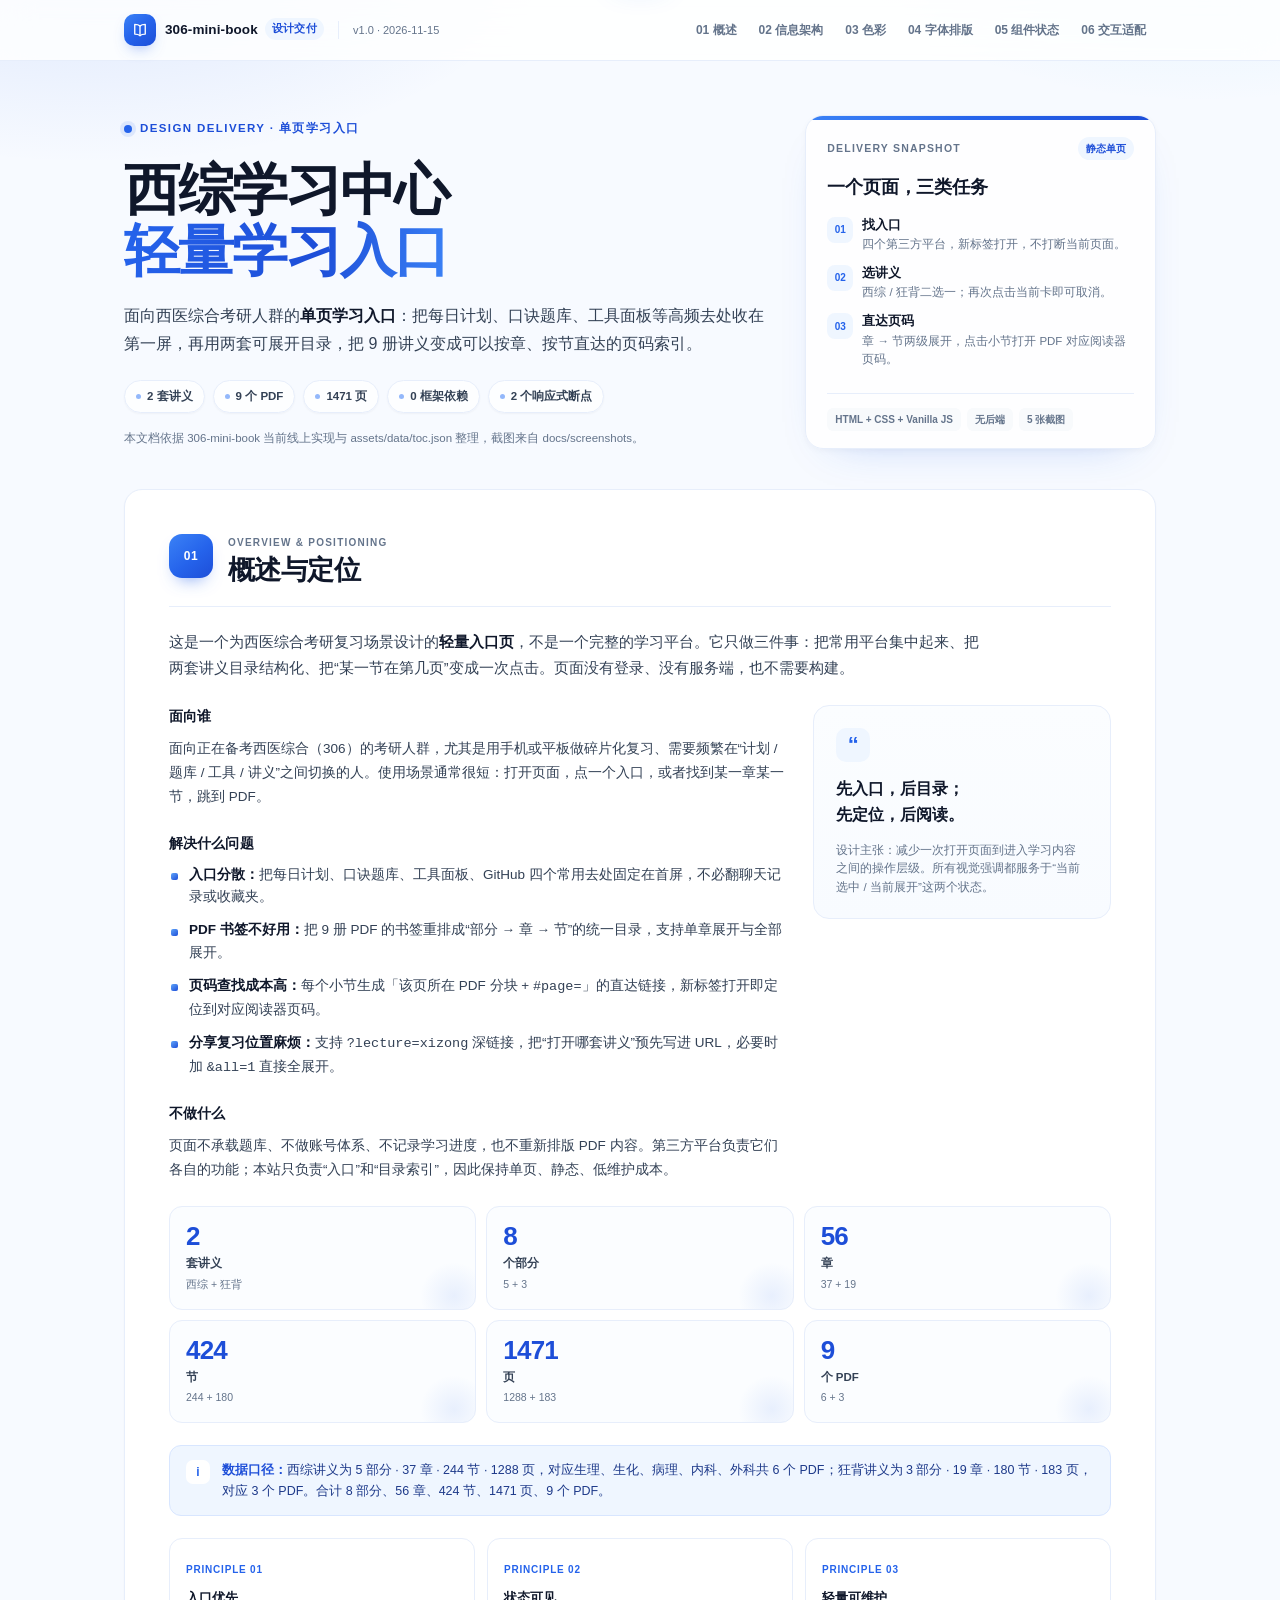
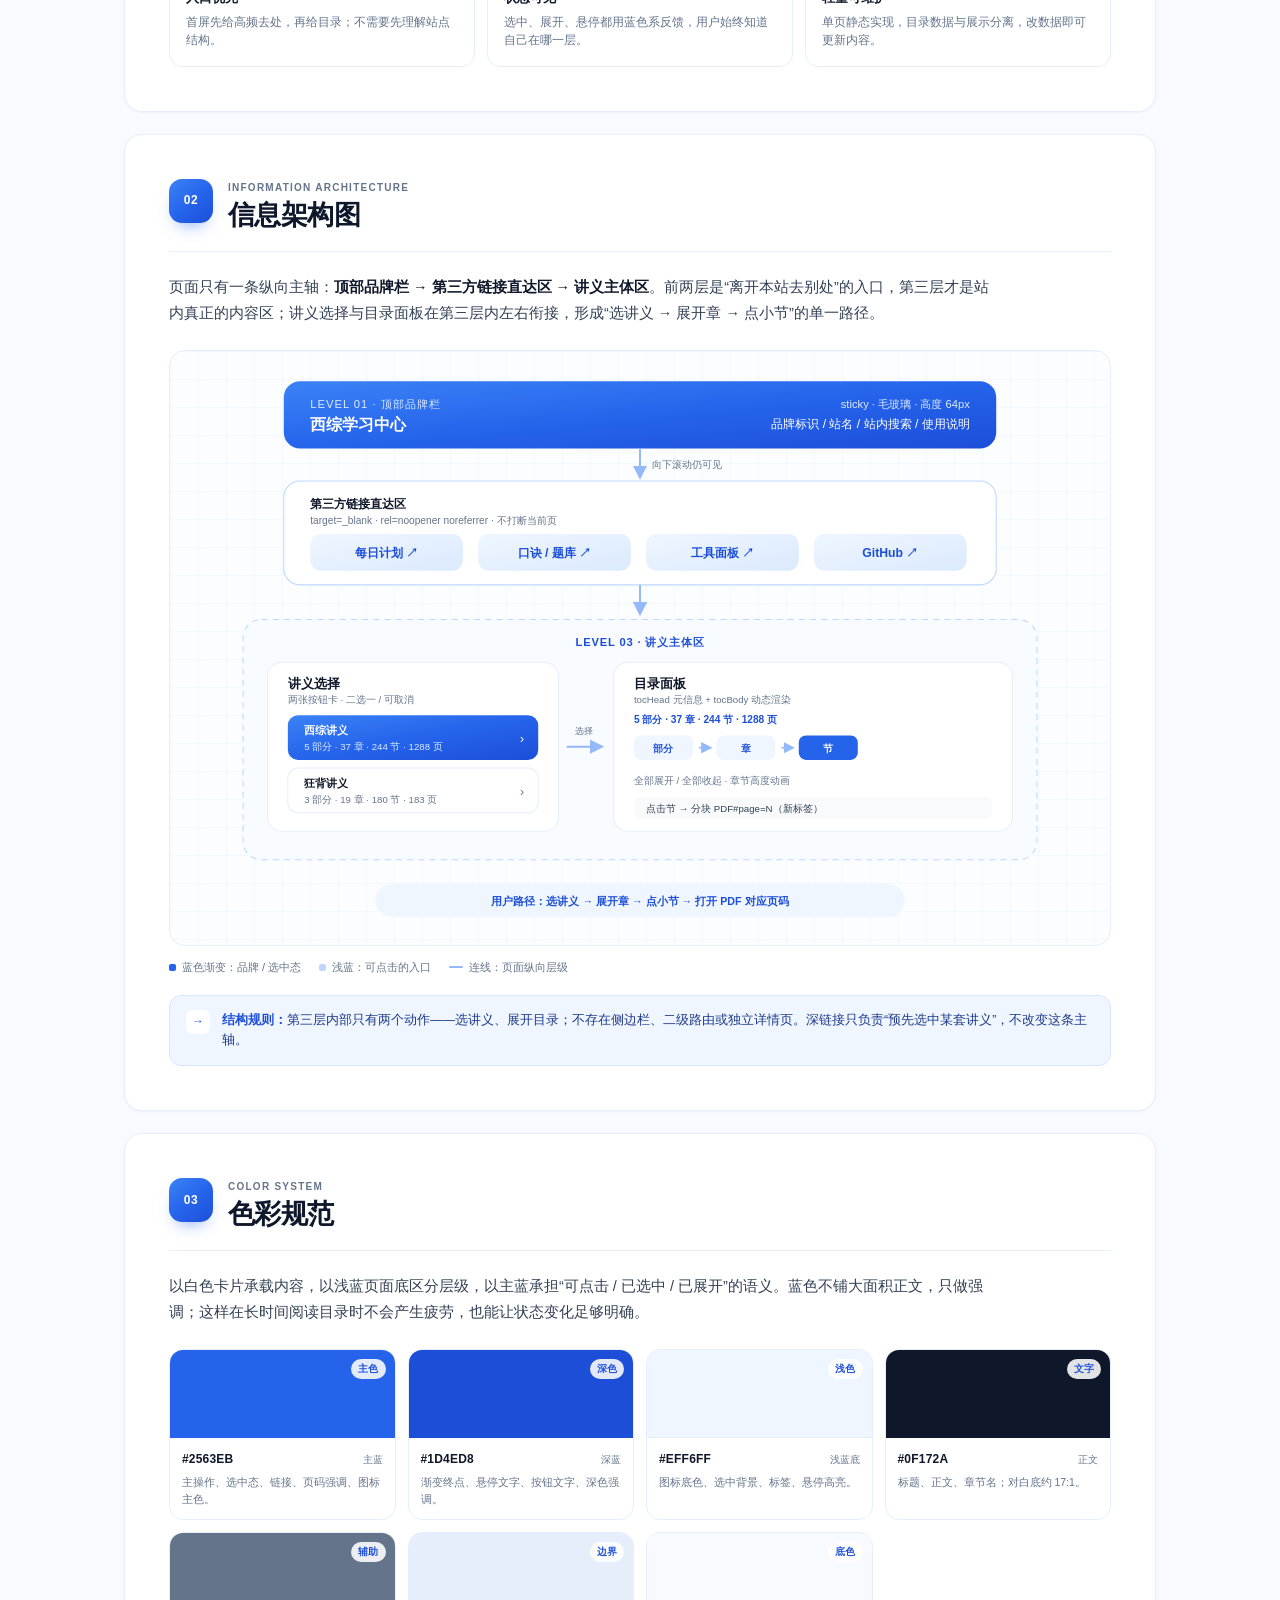
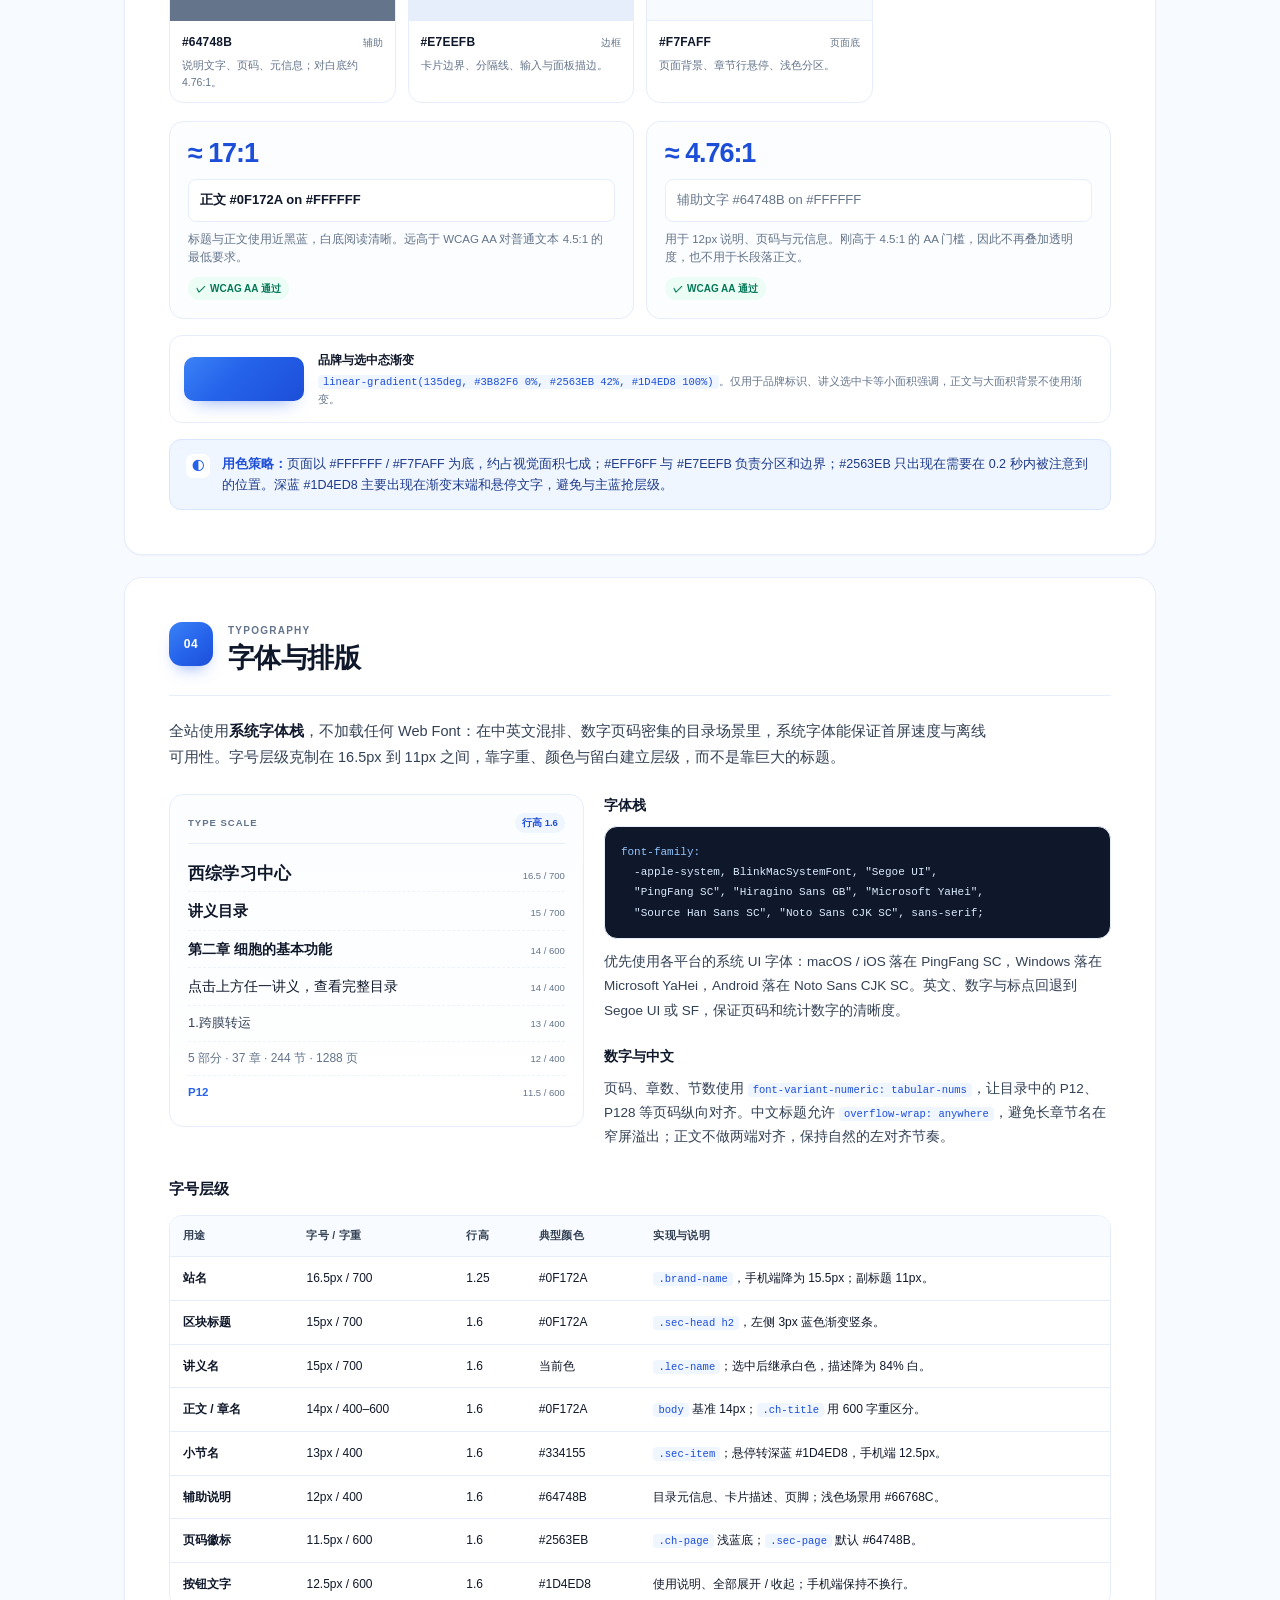
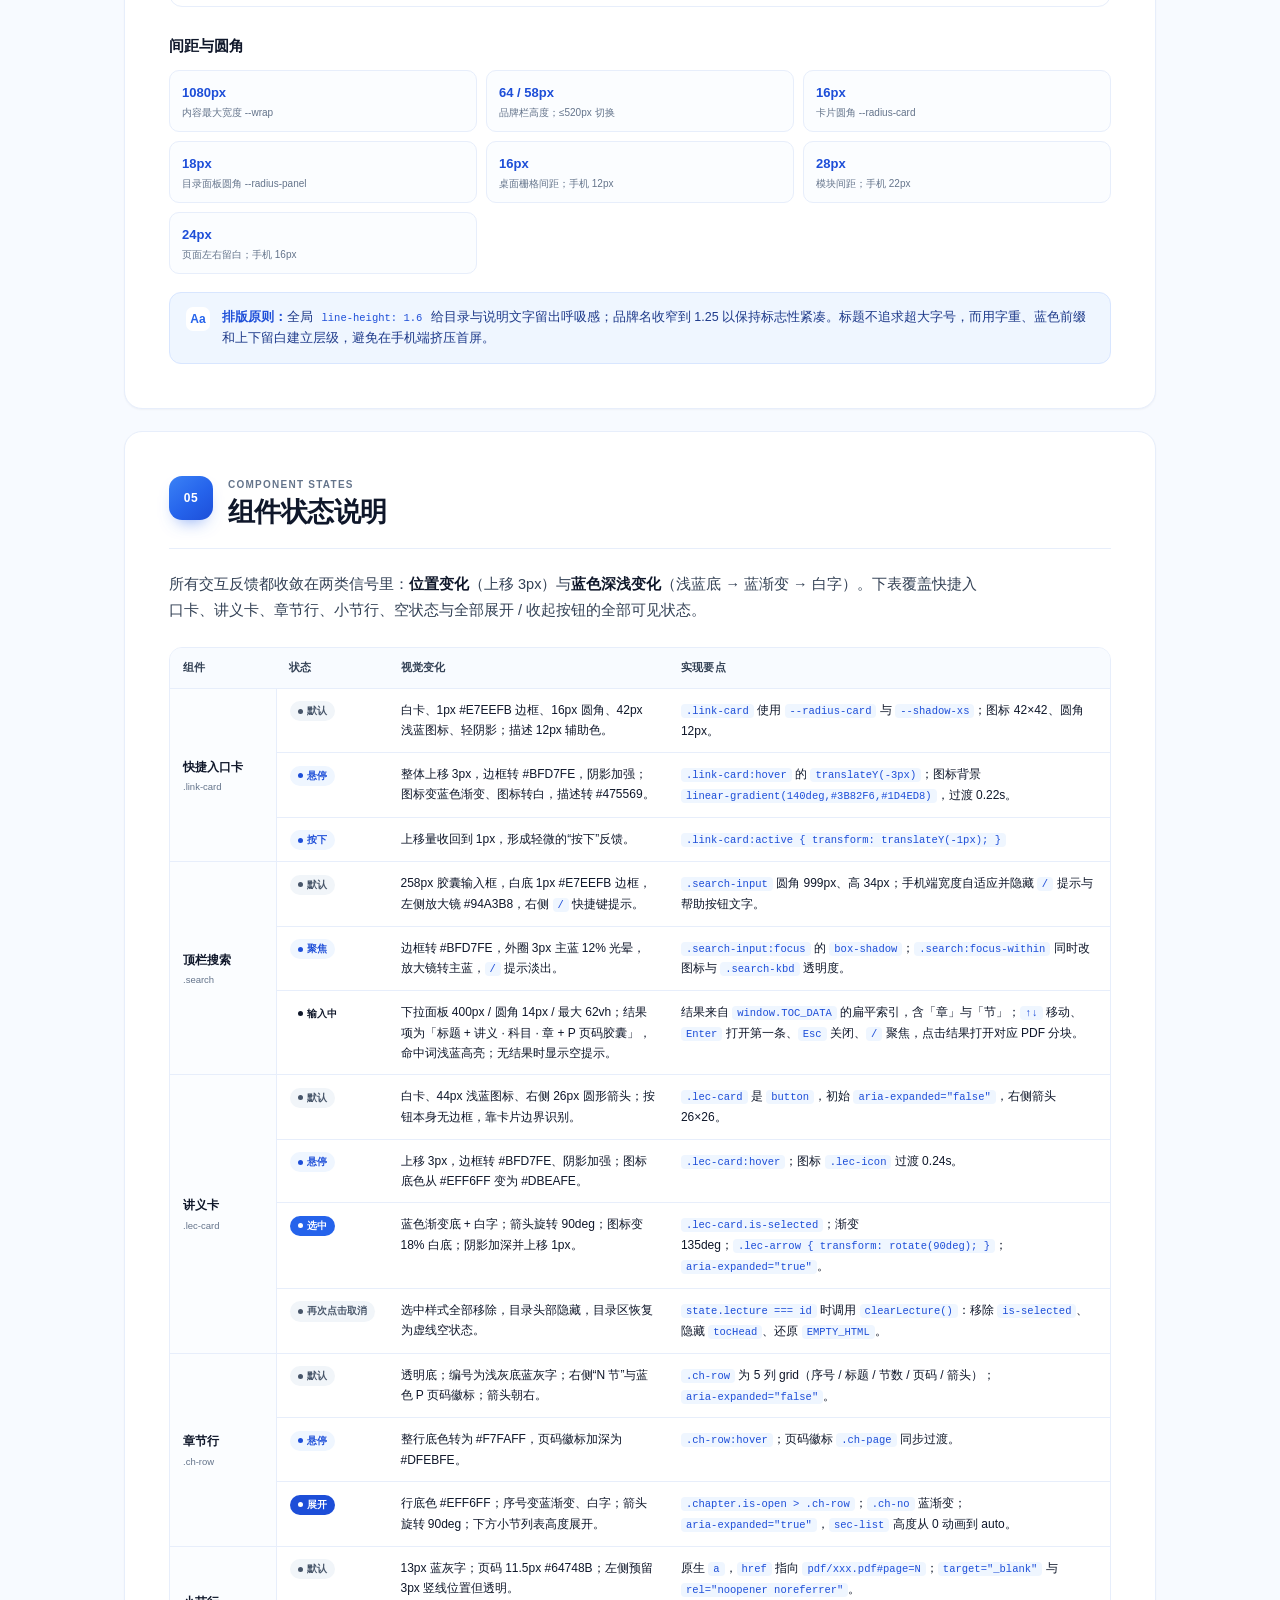
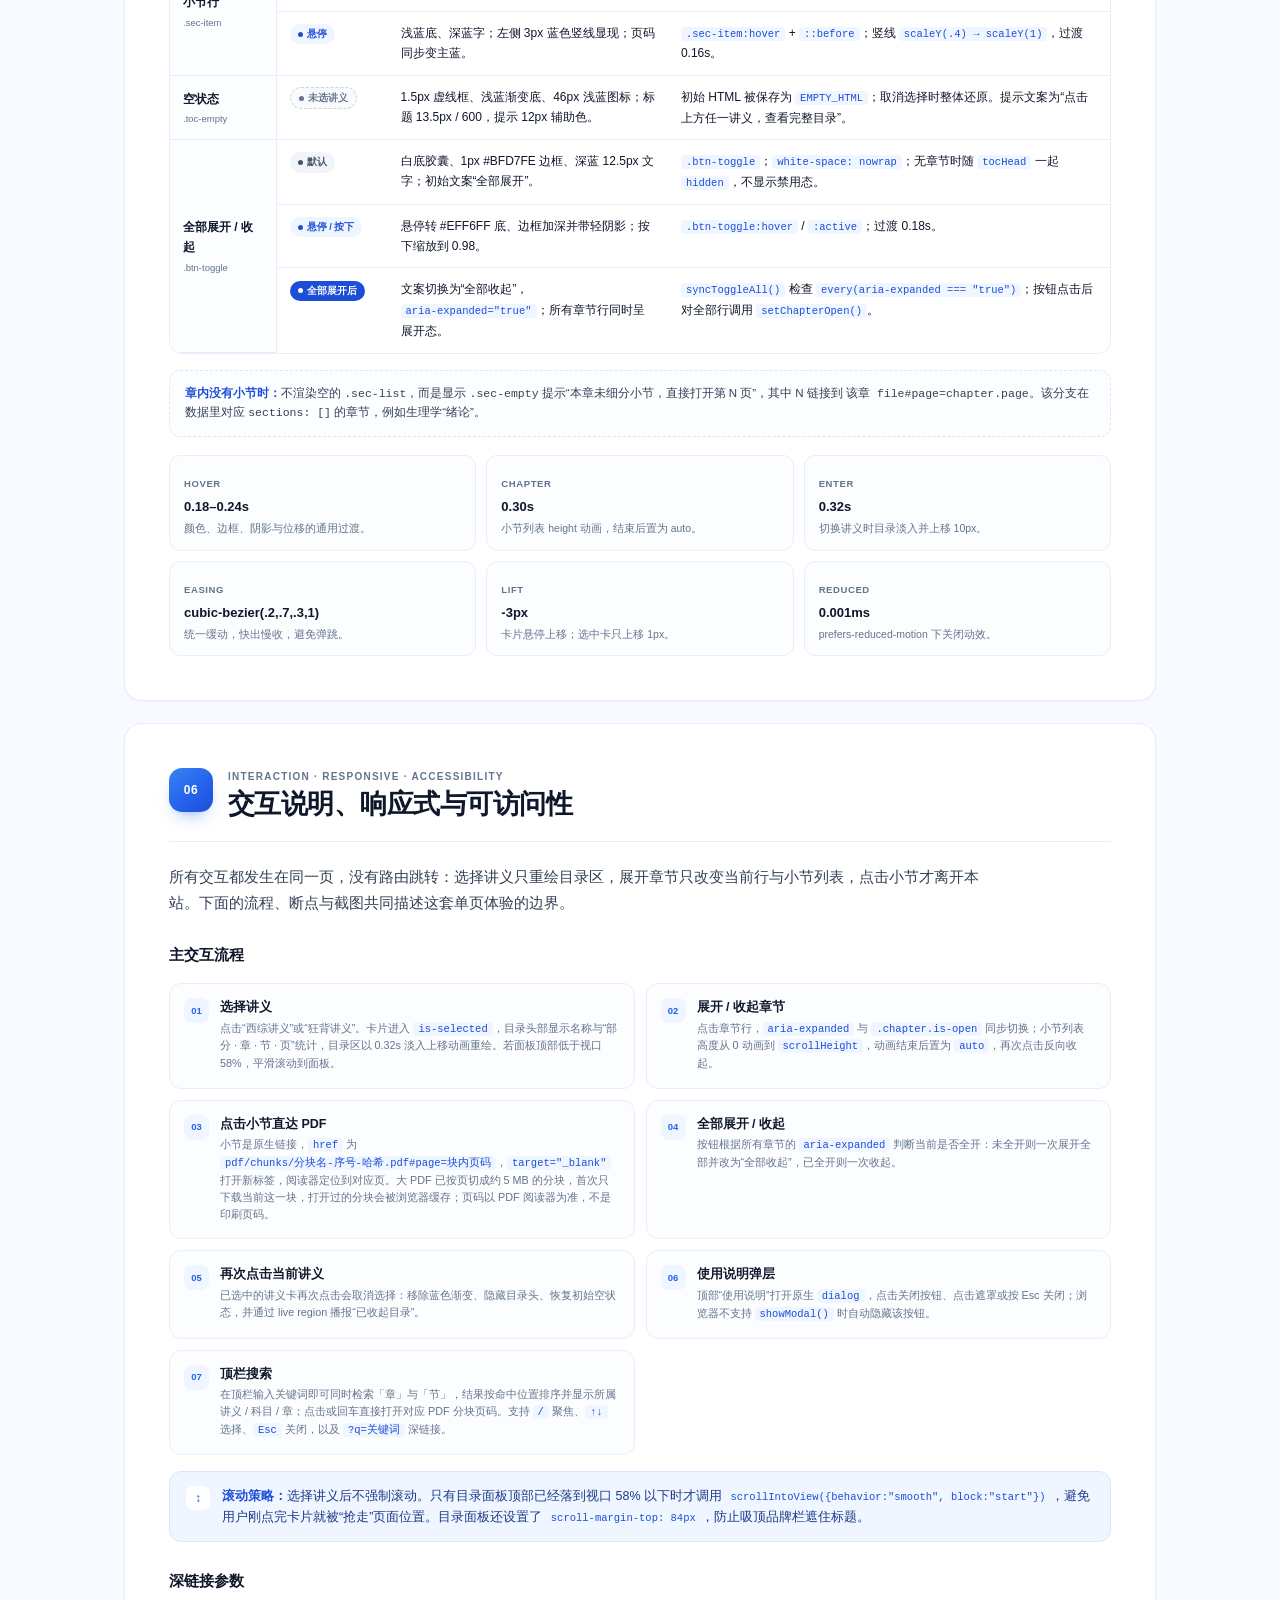
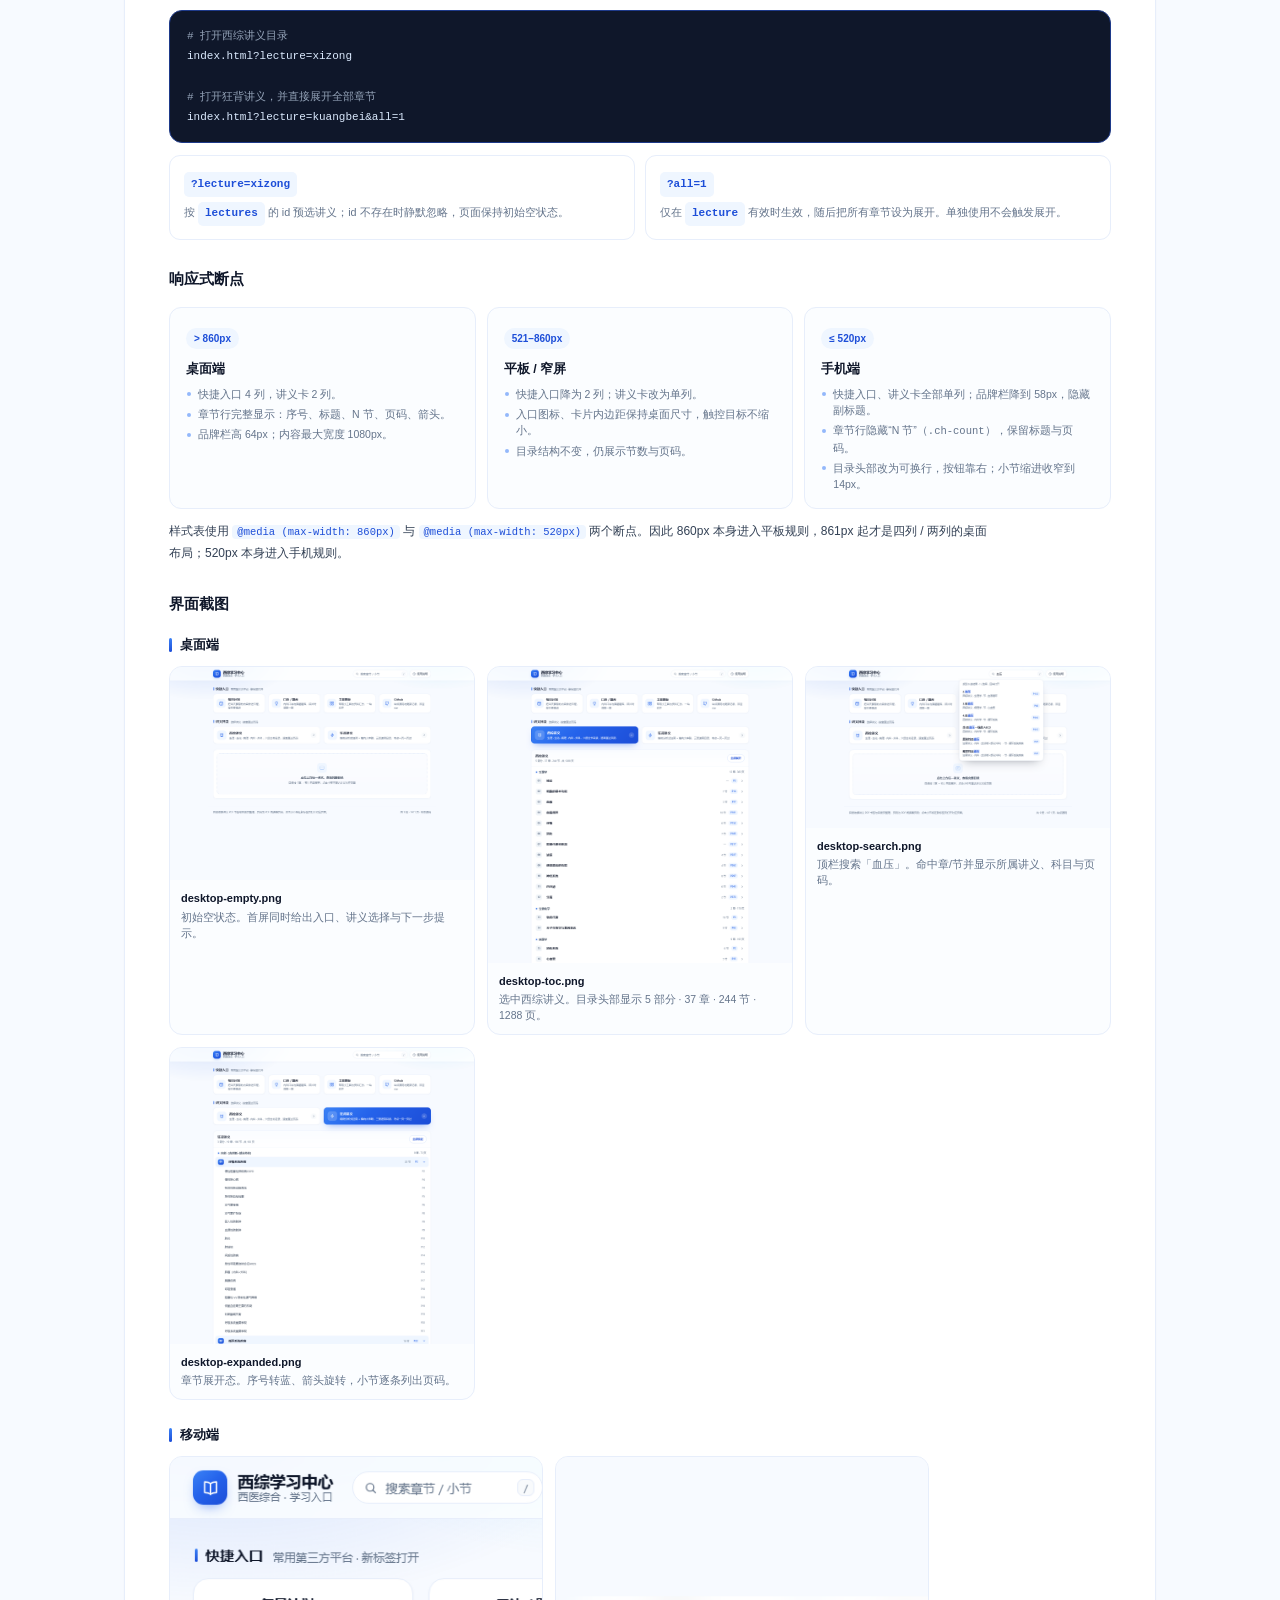
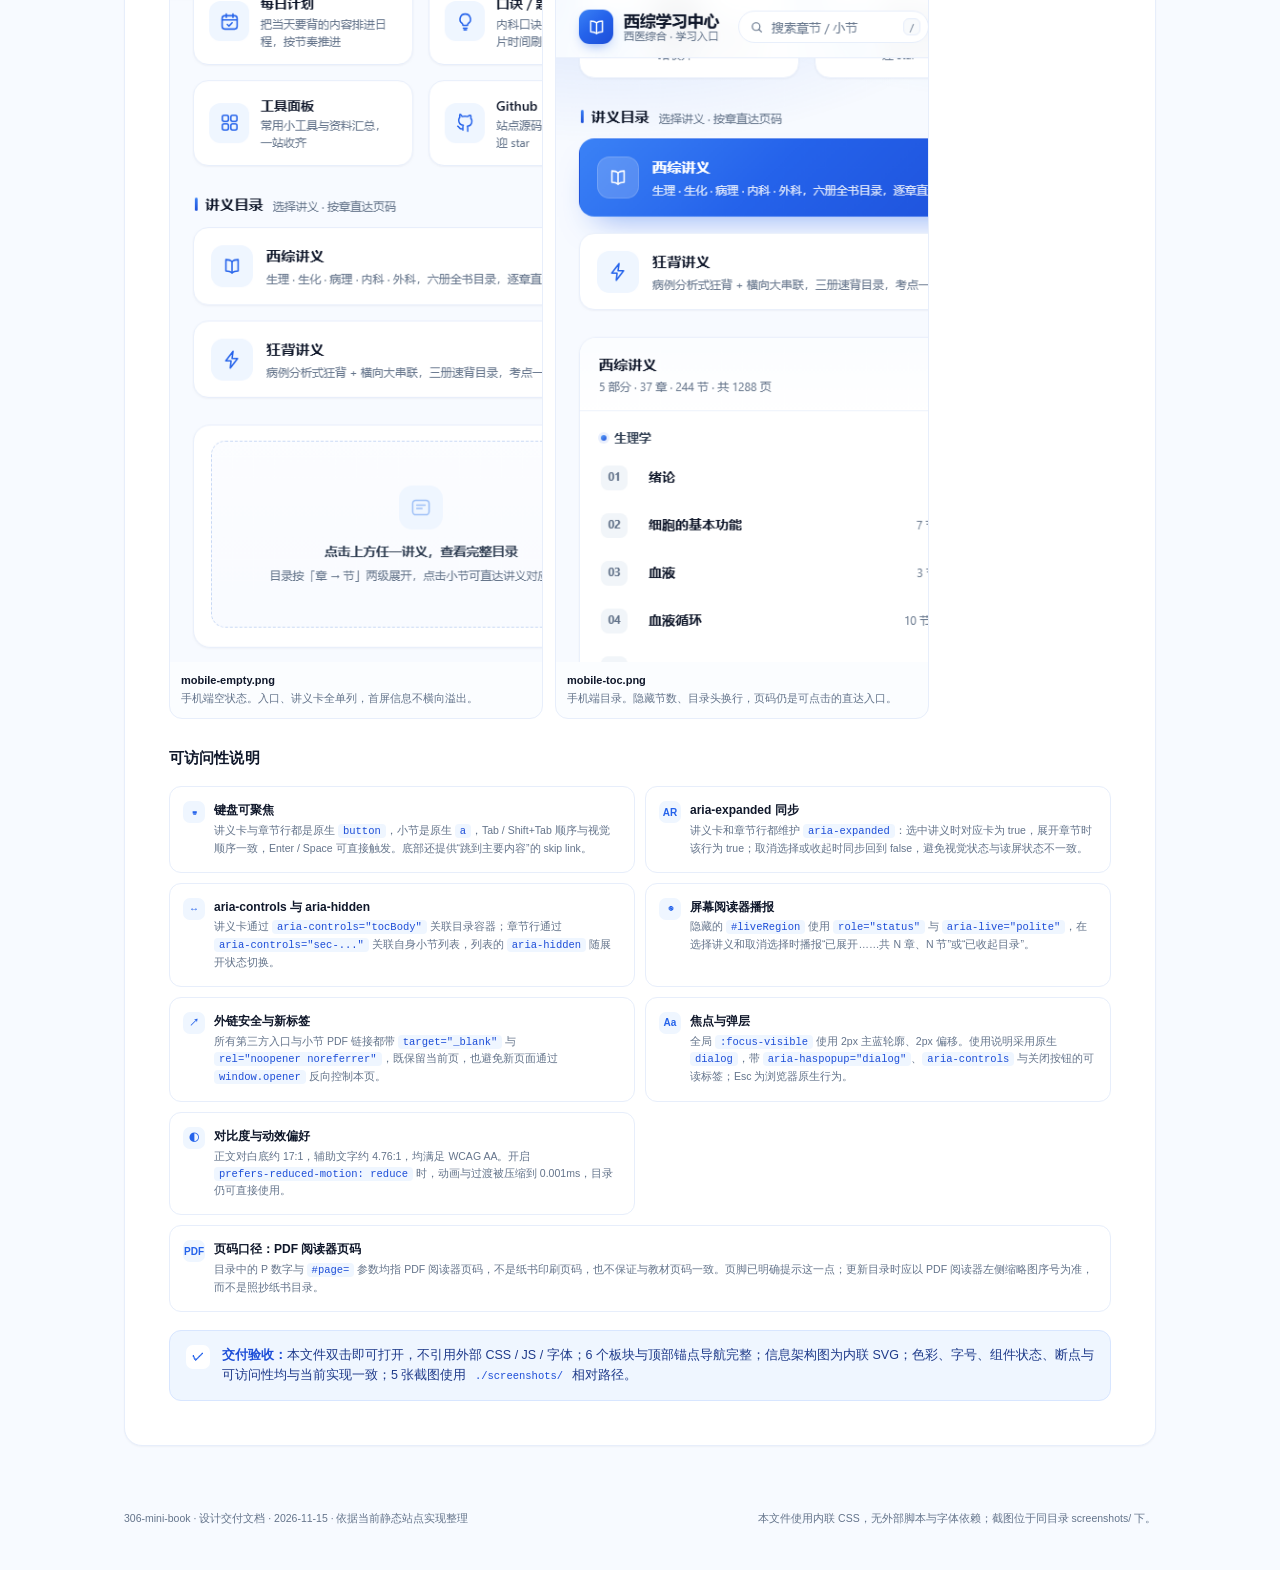
==== commit 97c1dde5: "feat: 顶栏章节搜索（支持 / 聚焦、↑↓ 选择、?q= 深链接）；恢复 Actions 部署" ====
--- a/docs/design-spec.html
+++ b/docs/design-spec.html
@@ -851,7 +851,7 @@
         <text x="126" y="44" font-size="11" fill="#DBEAFE" letter-spacing="1">LEVEL 01 · 顶部品牌栏</text>
         <text x="126" y="66" font-size="16" font-weight="700" fill="#FFFFFF">西综学习中心</text>
         <text x="774" y="44" text-anchor="end" font-size="11" fill="#DBEAFE">sticky · 毛玻璃 · 高度 64px</text>
-        <text x="774" y="64" text-anchor="end" font-size="12" fill="#FFFFFF">品牌标识 / 站名 / 使用说明</text>
+        <text x="774" y="64" text-anchor="end" font-size="12" fill="#FFFFFF">品牌标识 / 站名 / 站内搜索 / 使用说明</text>
 
         <line x1="450" y1="84" x2="450" y2="112" stroke="#93B8FB" stroke-width="2" marker-end="url(#iaArrow)"></line>
         <text x="462" y="103" font-size="10" fill="#64748B">向下滚动仍可见</text>
@@ -1136,6 +1136,23 @@
           </tr>
 
           <tr>
+            <th scope="row" rowspan="3" class="comp-name">顶栏搜索<span class="comp-sub">.search</span></th>
+            <td><span class="state state-default">默认</span></td>
+            <td>258px 胶囊输入框，白底 1px #E7EEFB 边框，左侧放大镜 #94A3B8，右侧 <code>/</code> 快捷键提示。</td>
+            <td><code>.search-input</code> 圆角 999px、高 34px；手机端宽度自适应并隐藏 <code>/</code> 提示与帮助按钮文字。</td>
+          </tr>
+          <tr>
+            <td><span class="state state-hover">聚焦</span></td>
+            <td>边框转 #BFD7FE，外圈 3px 主蓝 12% 光晕，放大镜转主蓝，<code>/</code> 提示淡出。</td>
+            <td><code>.search-input:focus</code> 的 <code>box-shadow</code>；<code>.search:focus-within</code> 同时改图标与 <code>.search-kbd</code> 透明度。</td>
+          </tr>
+          <tr>
+            <td><span class="state state-active">输入中</span></td>
+            <td>下拉面板 400px / 圆角 14px / 最大 62vh；结果项为「标题 + 讲义 · 科目 · 章 + P 页码胶囊」，命中词浅蓝高亮；无结果时显示空提示。</td>
+            <td>结果来自 <code>window.TOC_DATA</code> 的扁平索引，含「章」与「节」；<code>↑↓</code> 移动、<code>Enter</code> 打开第一条、<code>Esc</code> 关闭、<code>/</code> 聚焦，点击结果打开对应 PDF 分块。</td>
+          </tr>
+
+          <tr>
             <th scope="row" rowspan="4" class="comp-name">讲义卡<span class="comp-sub">.lec-card</span></th>
             <td><span class="state state-default">默认</span></td>
             <td>白卡、44px 浅蓝图标、右侧 26px 圆形箭头；按钮本身无边框，靠卡片边界识别。</td>
@@ -1270,6 +1287,11 @@
         <span class="n" aria-hidden="true">06</span>
         <h3>使用说明弹层</h3>
         <p>顶部“使用说明”打开原生 <code>dialog</code>，点击关闭按钮、点击遮罩或按 Esc 关闭；浏览器不支持 <code>showModal()</code> 时自动隐藏该按钮。</p>
+      </div>
+      <div class="flow-step">
+        <span class="n" aria-hidden="true">07</span>
+        <h3>顶栏搜索</h3>
+        <p>在顶栏输入关键词即可同时检索「章」与「节」，结果按命中位置排序并显示所属讲义 / 科目 / 章；点击或回车直接打开对应 PDF 分块页码。支持 <code>/</code> 聚焦、<code>↑↓</code> 选择、<code>Esc</code> 关闭，以及 <code>?q=关键词</code> 深链接。</p>
       </div>
     </div>
 
@@ -1344,6 +1366,12 @@
           <figcaption><strong>desktop-toc.png</strong>选中西综讲义。目录头部显示 5 部分 · 37 章 · 244 节 · 1288 页。</figcaption>
         </figure>
         <figure class="shot">
+          <a href="./screenshots/desktop-search.png" target="_blank" rel="noopener" aria-label="查看顶栏搜索大图">
+            <img src="./screenshots/desktop-search.png" alt="桌面端顶栏搜索：输入“血压”后下拉面板列出 6 条相关章节与页码。" loading="lazy">
+          </a>
+          <figcaption><strong>desktop-search.png</strong>顶栏搜索「血压」。命中章/节并显示所属讲义、科目与页码。</figcaption>
+        </figure>
+        <figure class="shot">
           <a href="./screenshots/desktop-expanded.png" target="_blank" rel="noopener" aria-label="查看桌面端展开状态大图">
             <img src="./screenshots/desktop-expanded.png" alt="桌面端展开章节后的目录：章节行浅蓝底、序号蓝色渐变，小节列表显示名称与页码。" loading="lazy">
           </a>
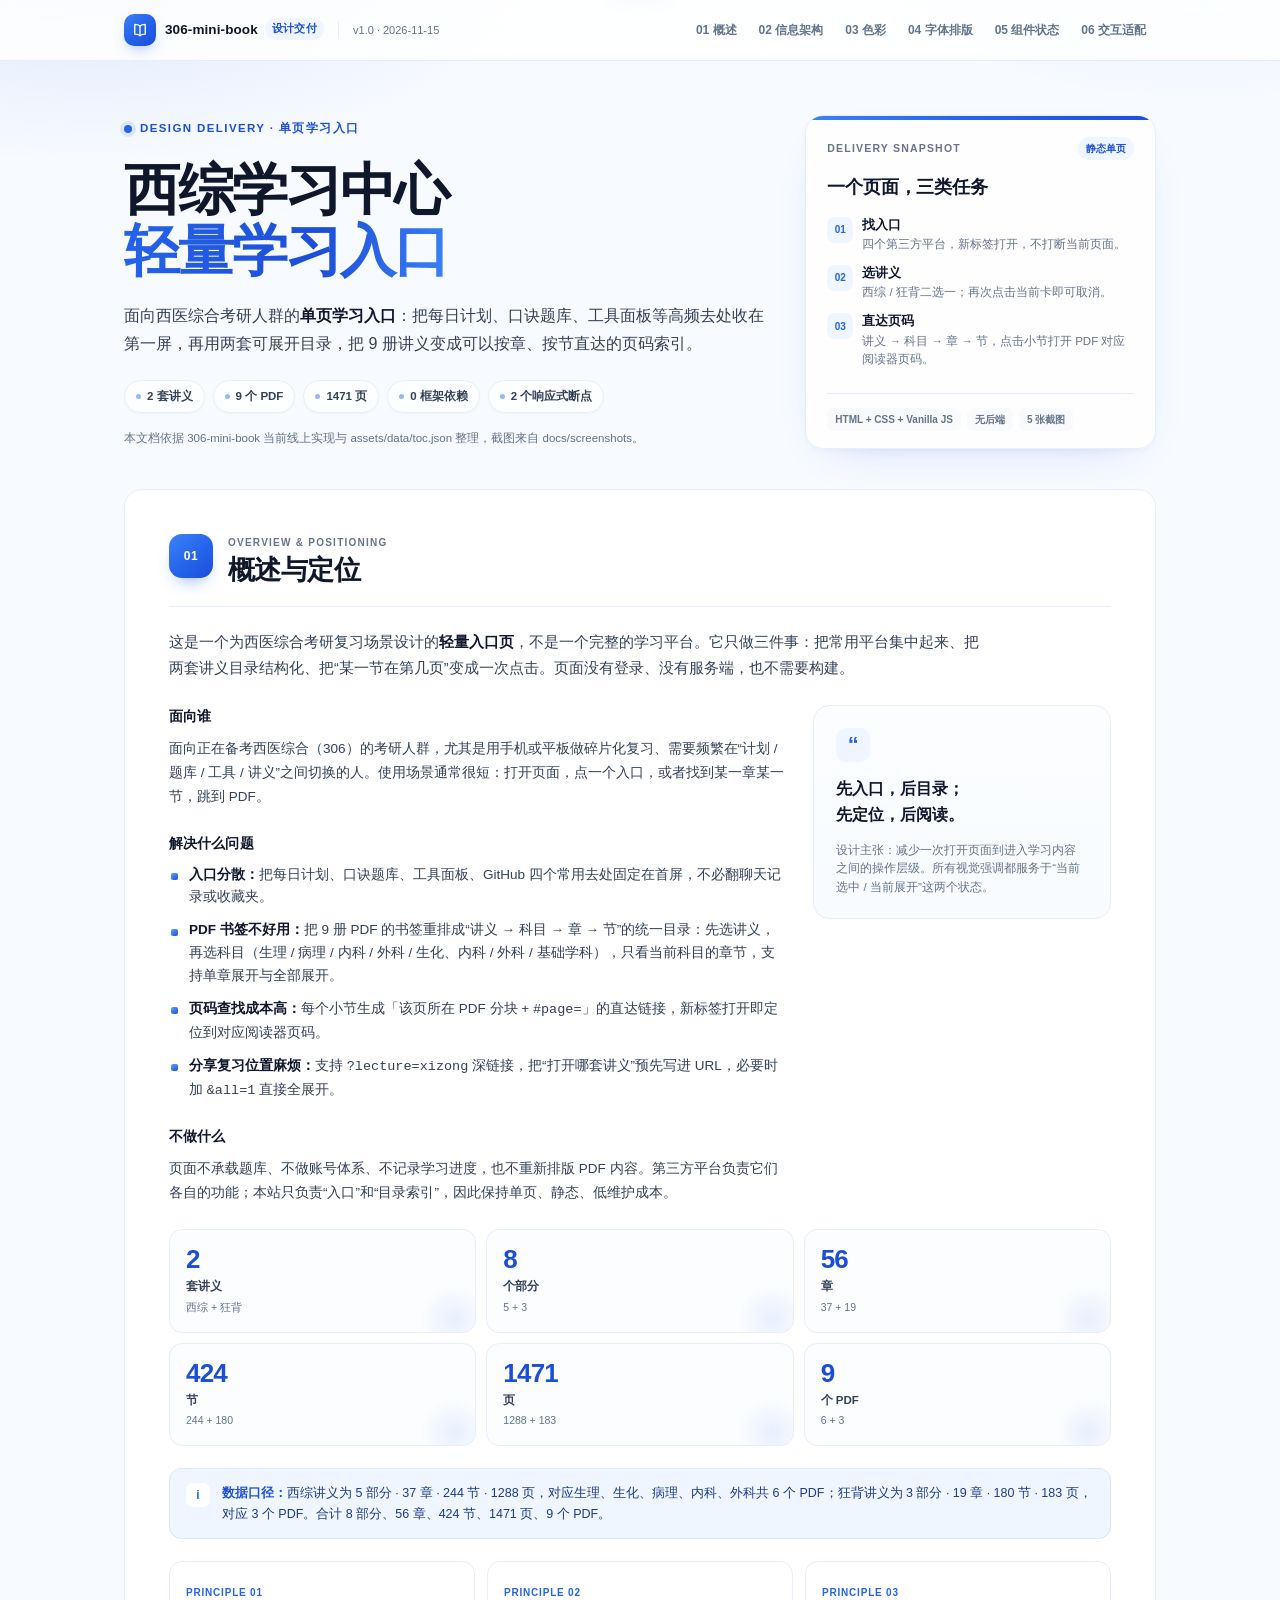
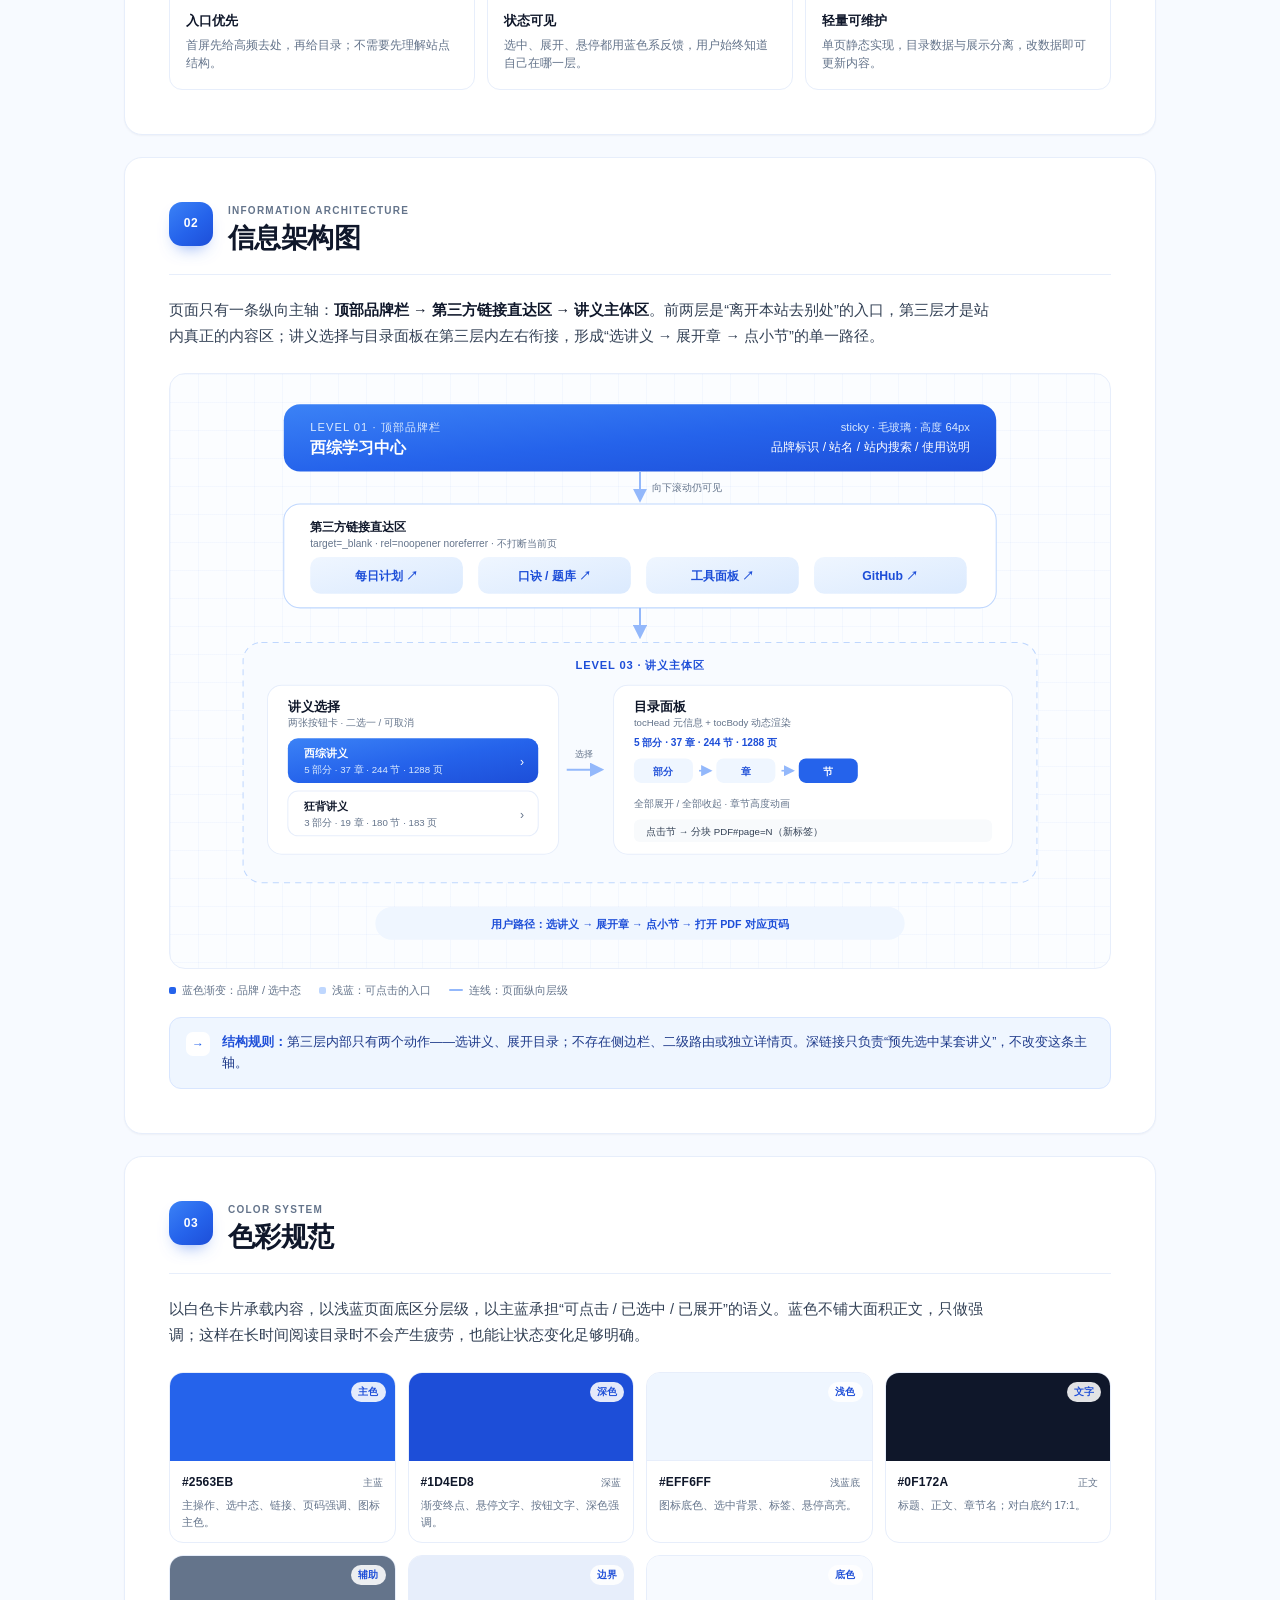
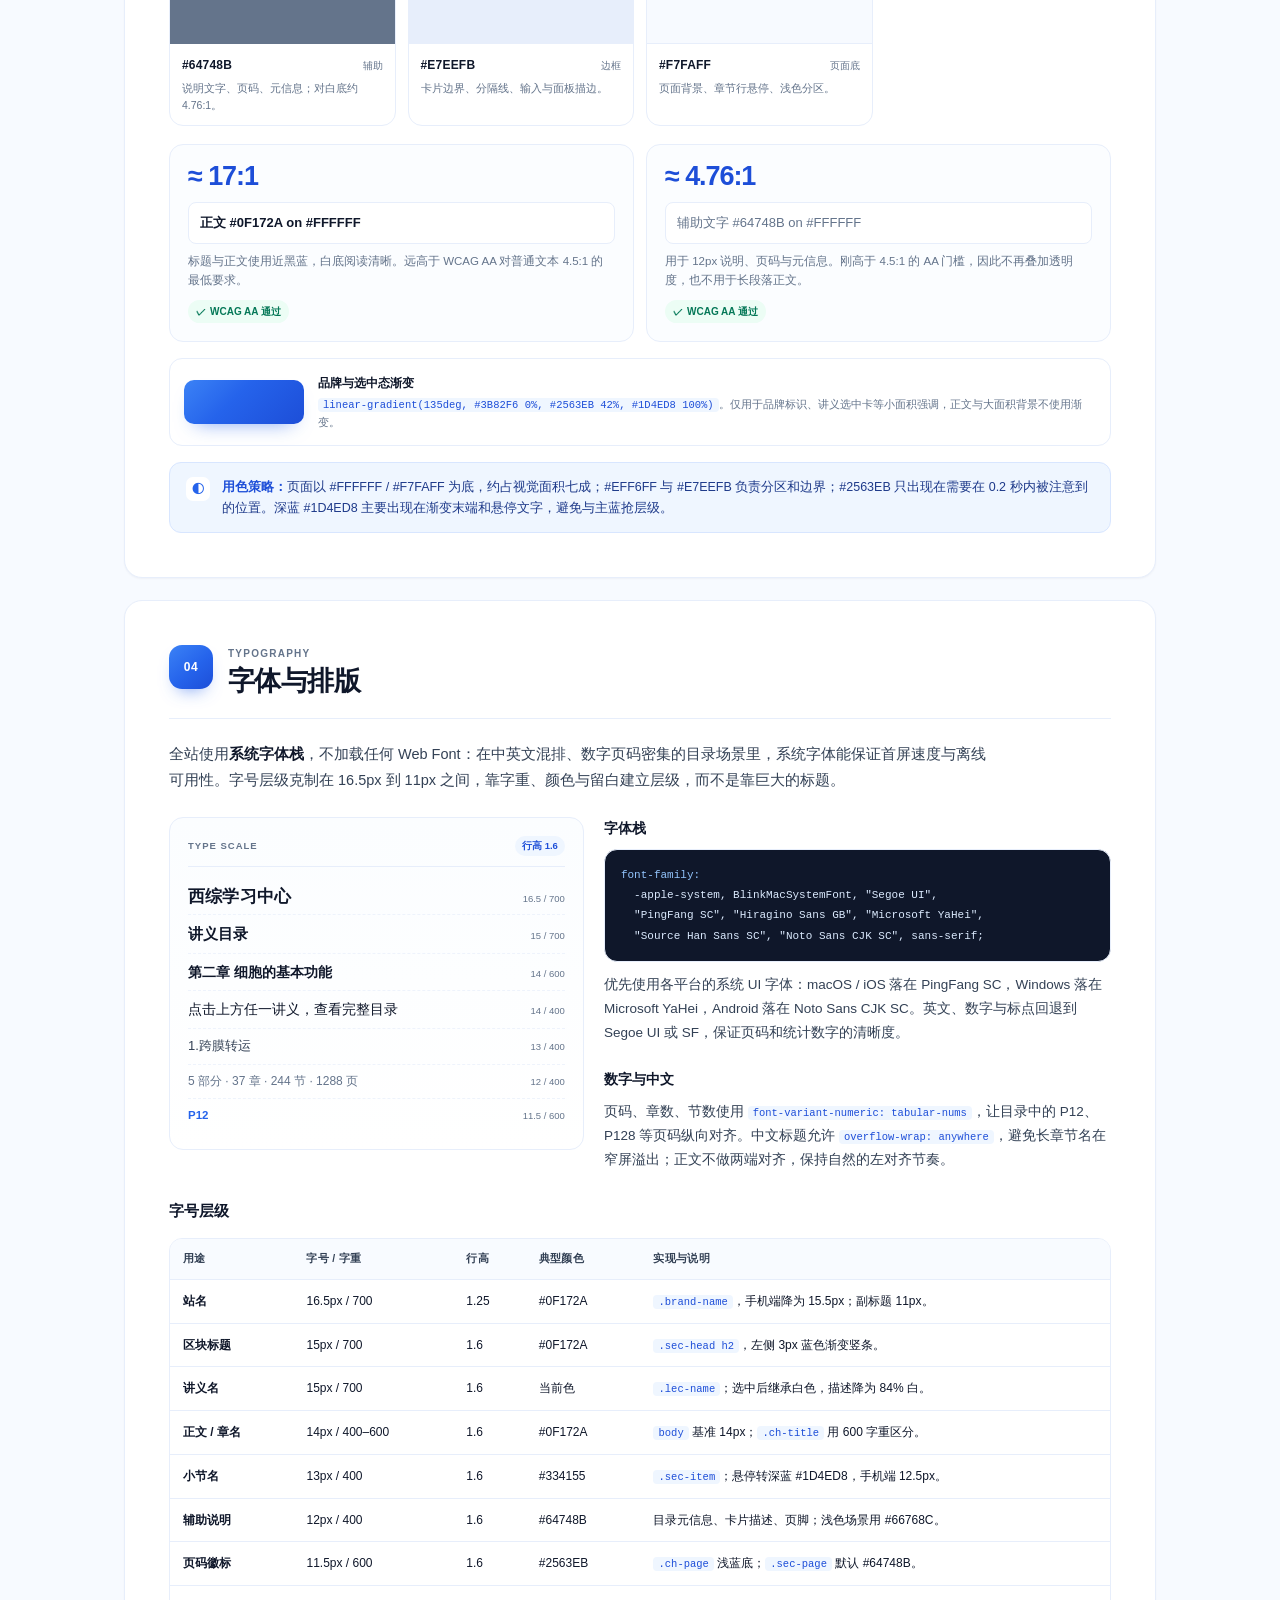
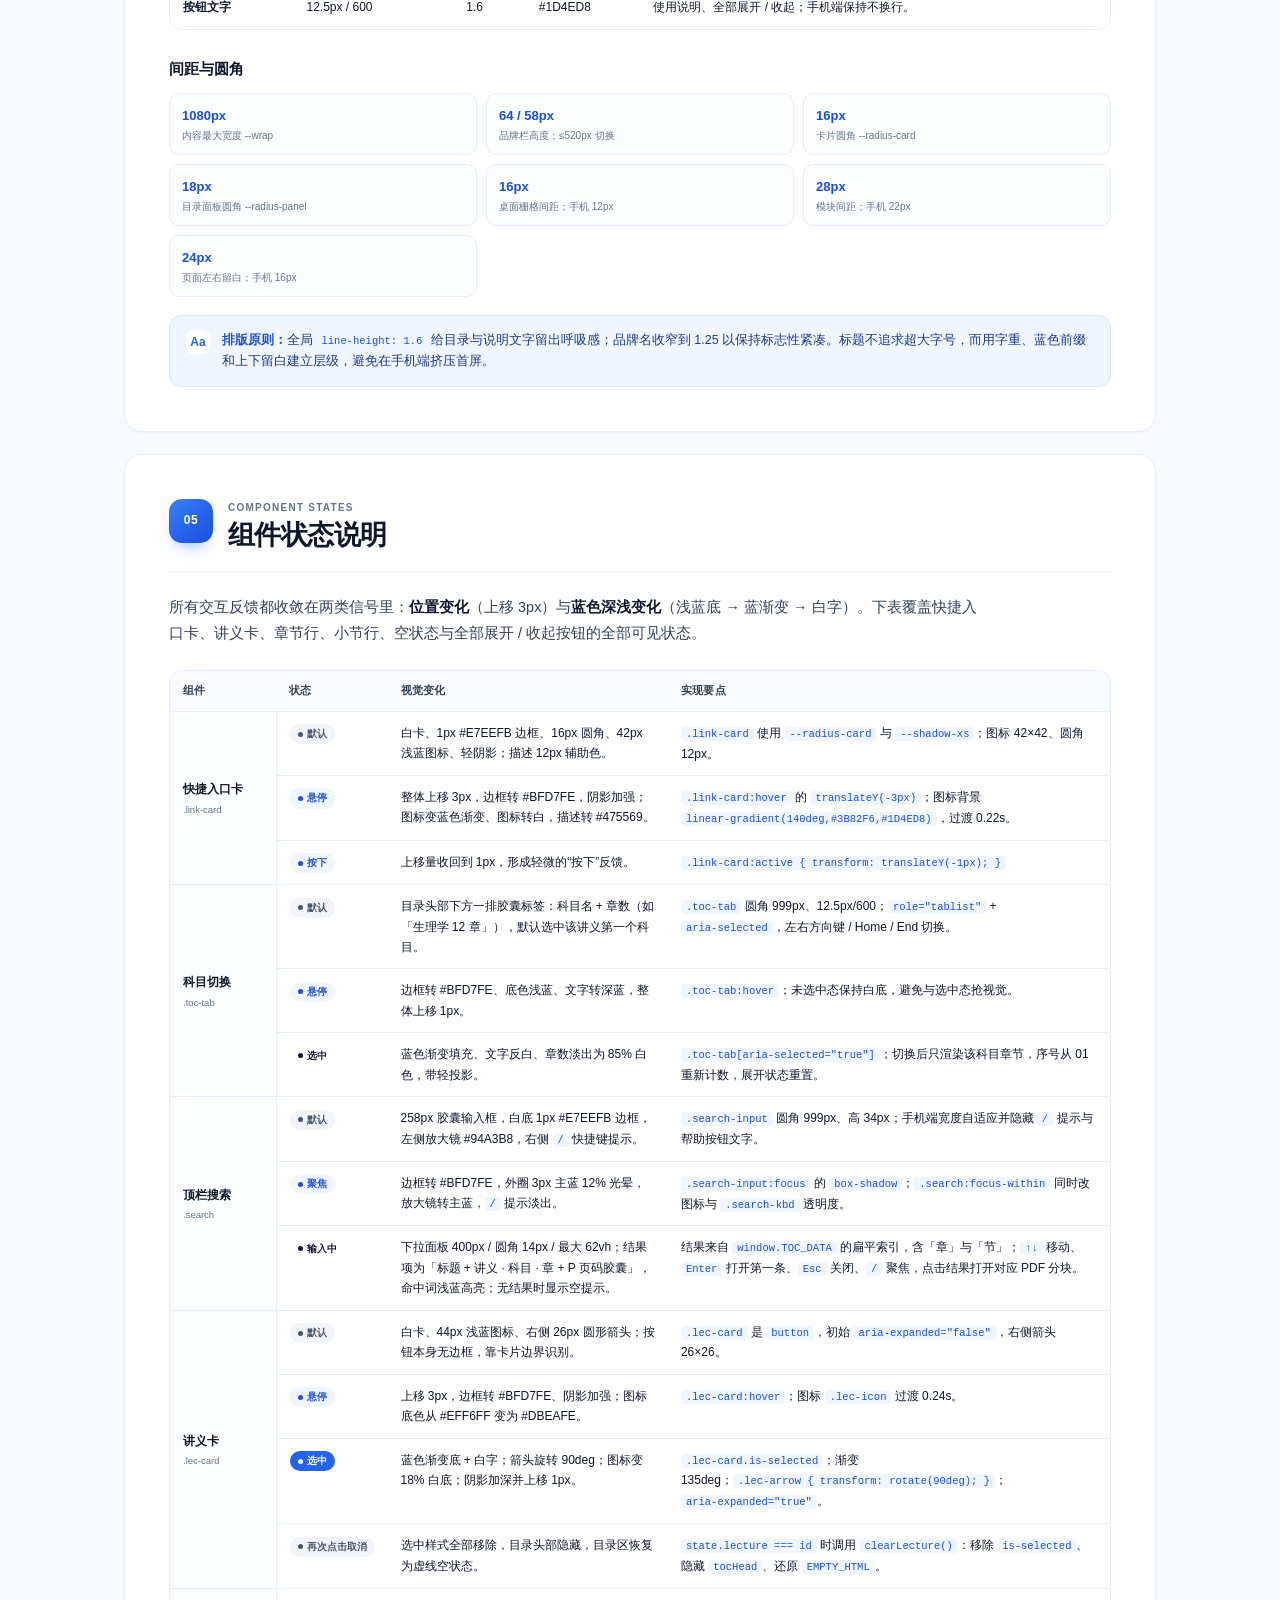
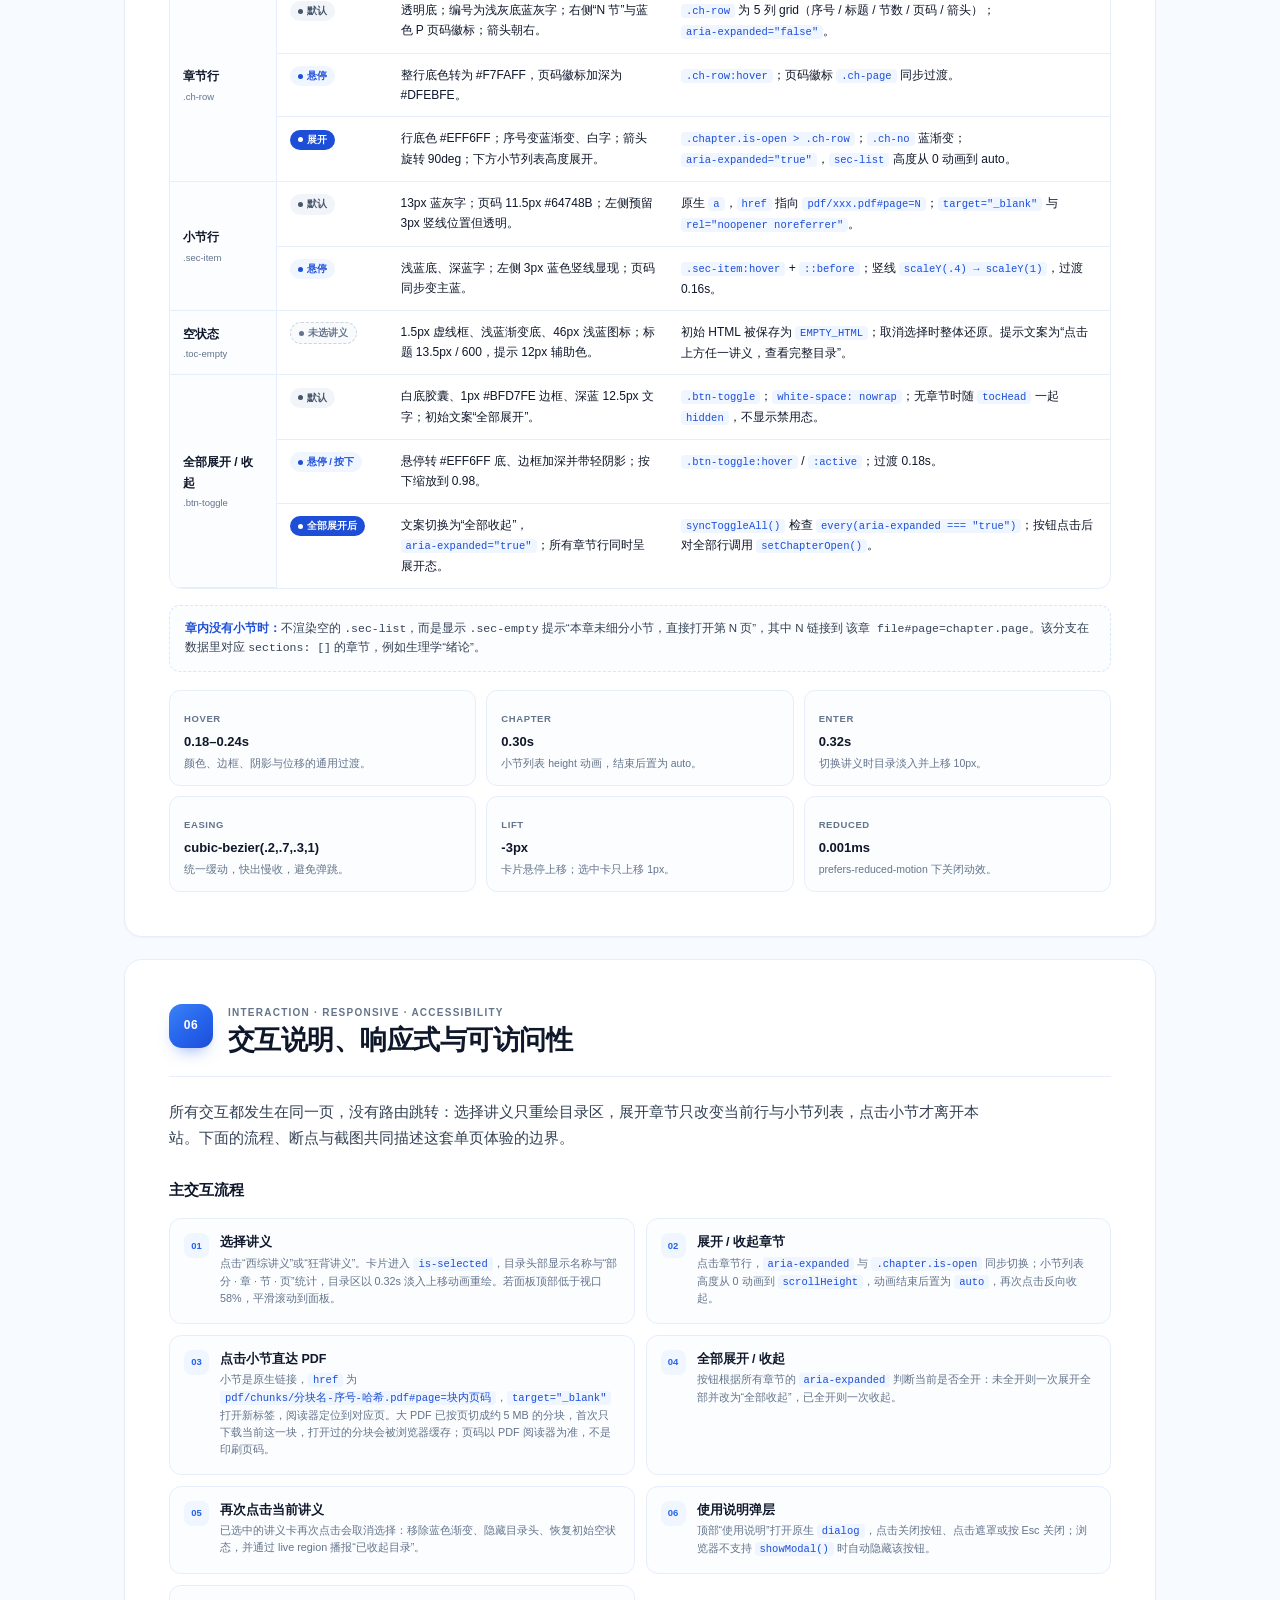
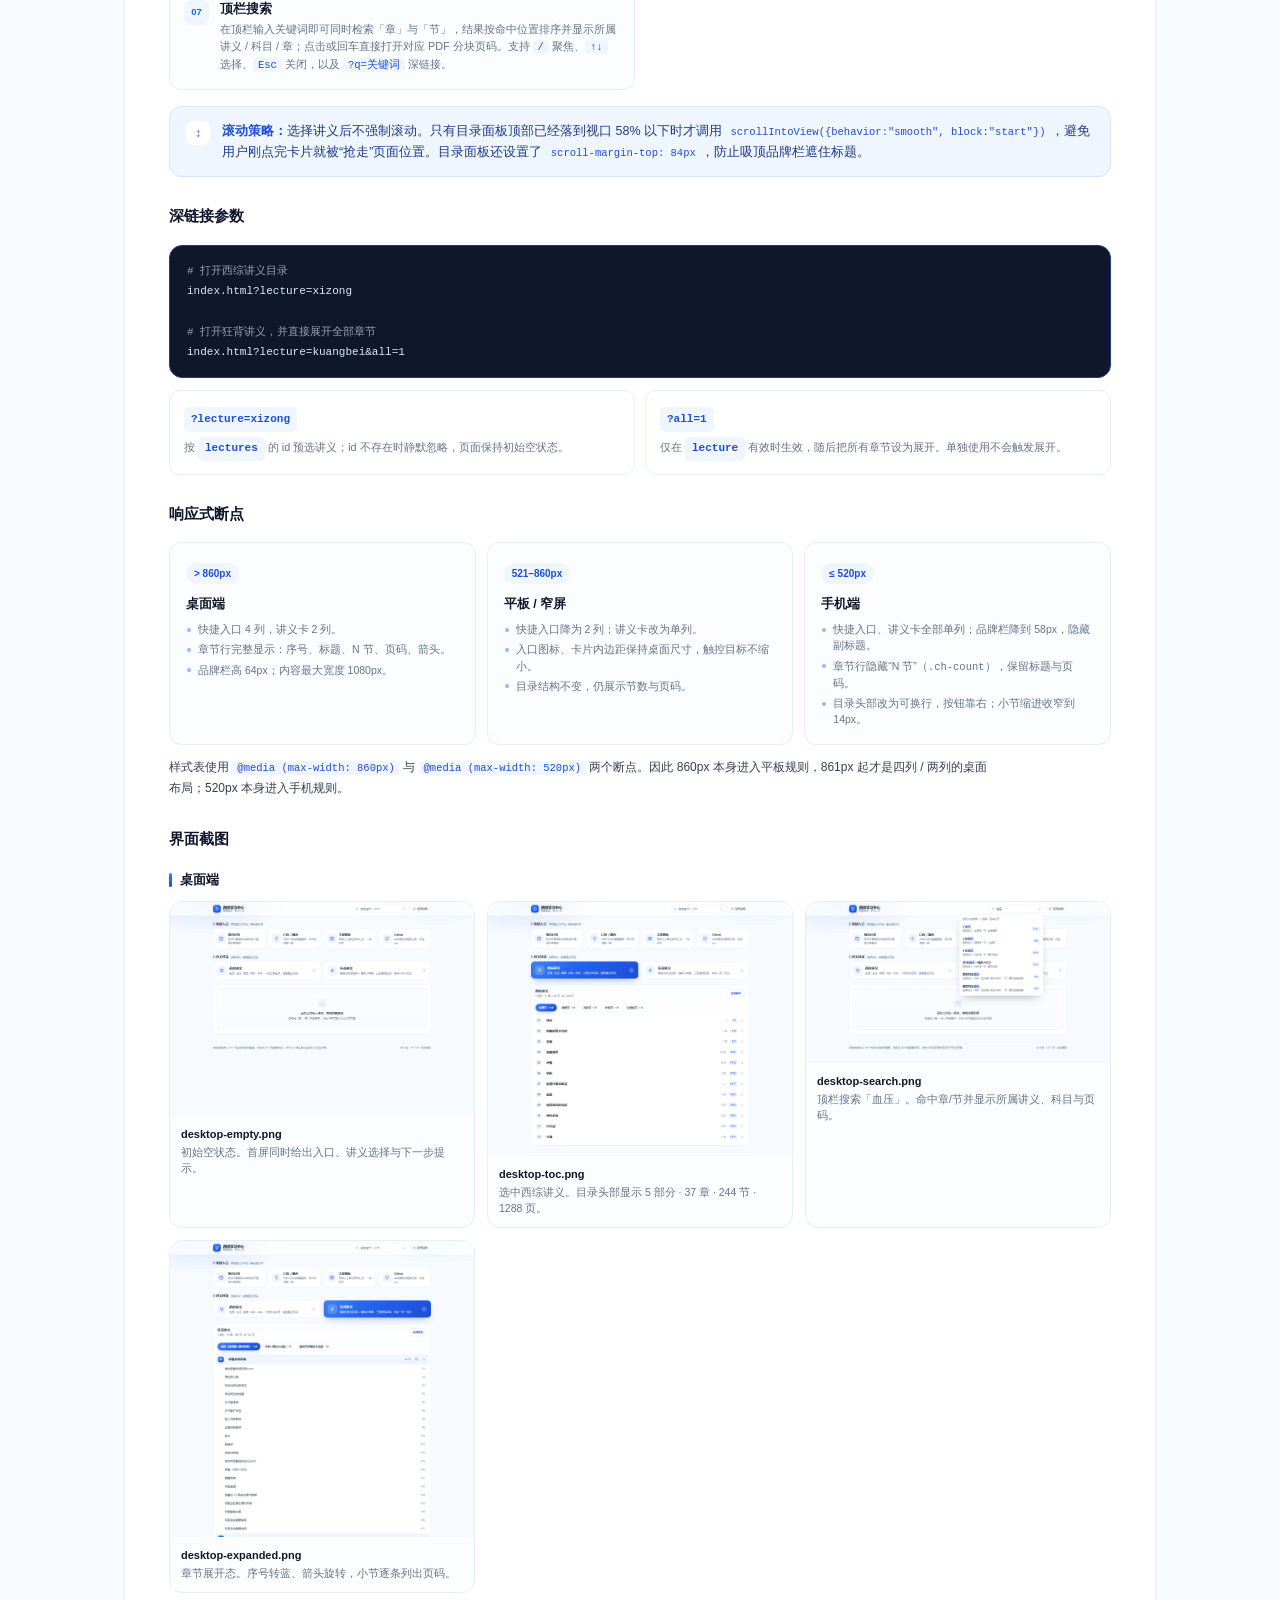
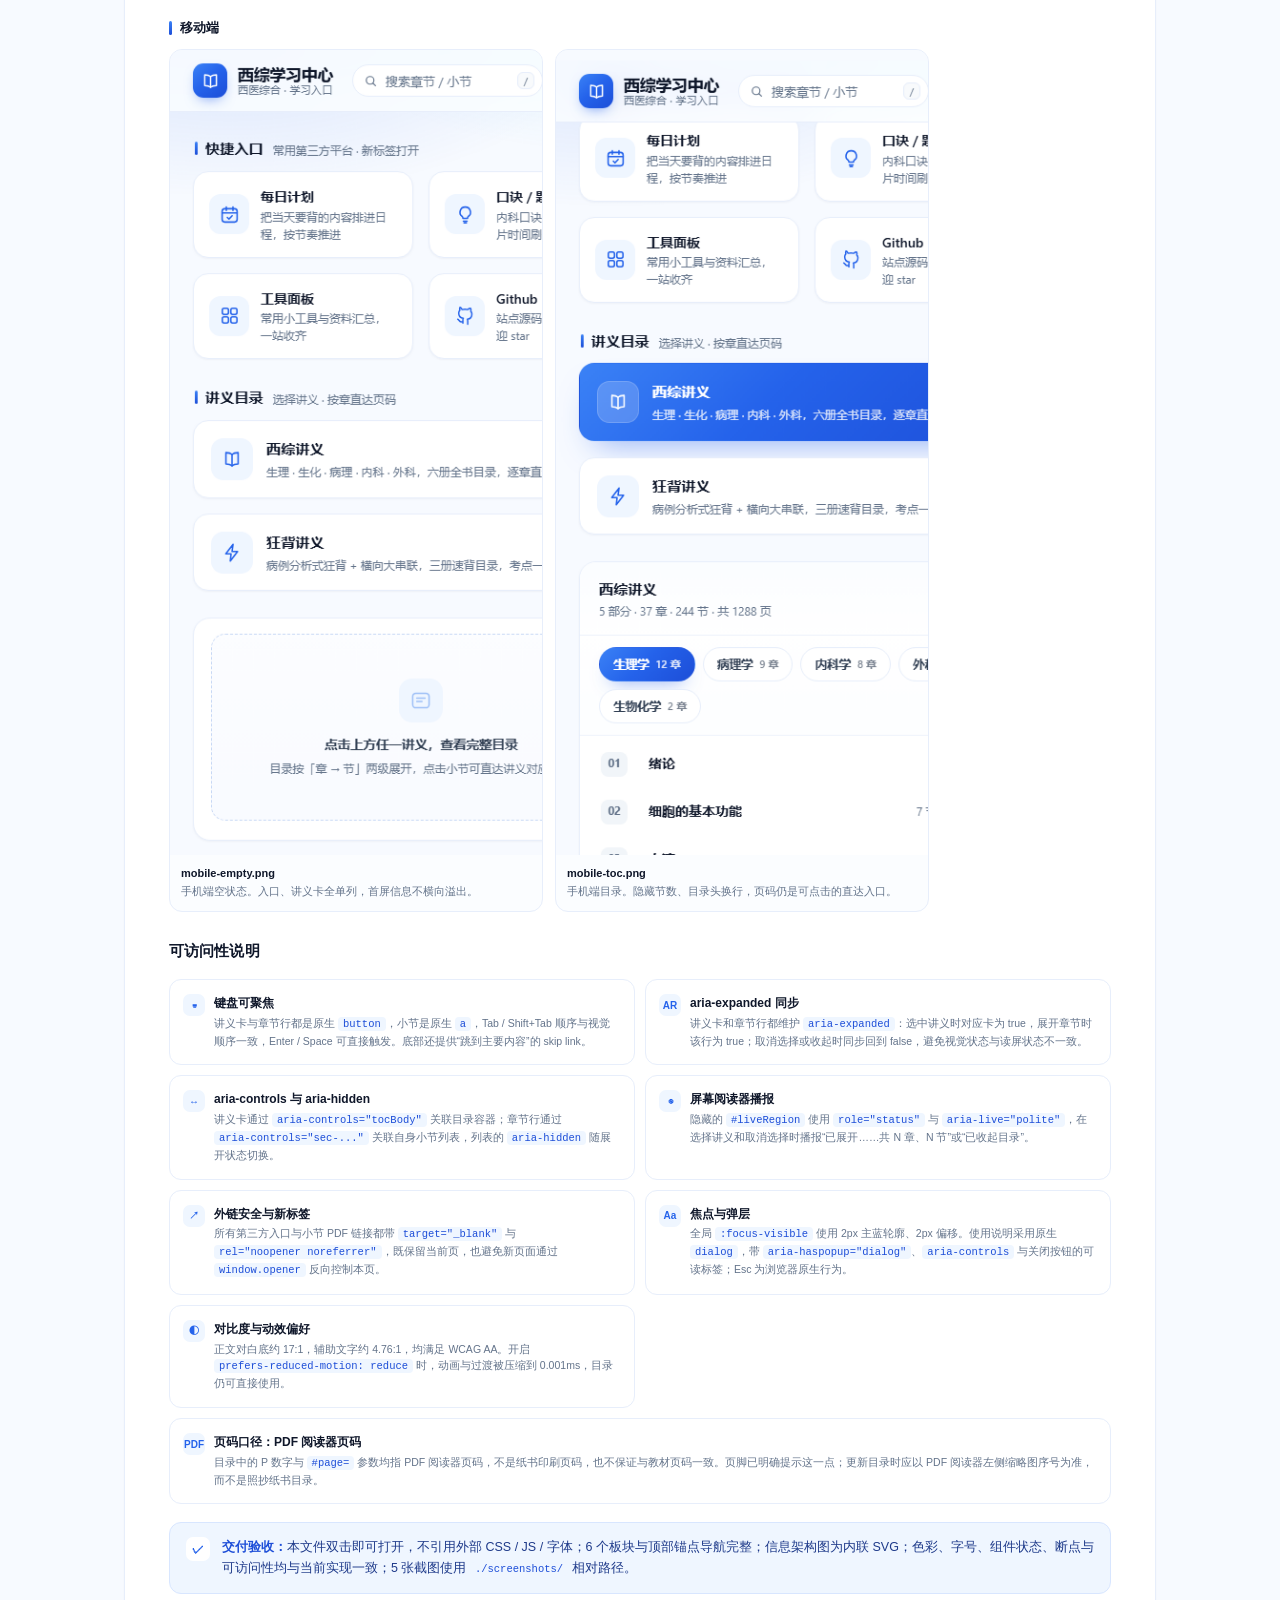
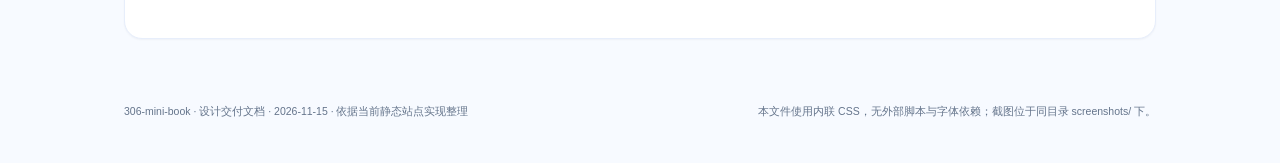
==== commit 5cde706e: "feat: 目录改为 讲义→科目→章→节（科目切换标签）；调整科目顺序；同步文档与截图" ====
--- a/docs/design-spec.html
+++ b/docs/design-spec.html
@@ -744,7 +744,7 @@
         </li>
         <li>
           <span class="n" aria-hidden="true">03</span>
-          <div><strong>直达页码</strong><p>章 → 节两级展开，点击小节打开 PDF 对应阅读器页码。</p></div>
+          <div><strong>直达页码</strong><p>讲义 → 科目 → 章 → 节，点击小节打开 PDF 对应阅读器页码。</p></div>
         </li>
       </ul>
       <div class="hero-meta" aria-label="交付信息">
@@ -778,7 +778,7 @@
         <h3>解决什么问题</h3>
         <ul class="bullets">
           <li><strong>入口分散：</strong>把每日计划、口诀题库、工具面板、GitHub 四个常用去处固定在首屏，不必翻聊天记录或收藏夹。</li>
-          <li><strong>PDF 书签不好用：</strong>把 9 册 PDF 的书签重排成“部分 → 章 → 节”的统一目录，支持单章展开与全部展开。</li>
+          <li><strong>PDF 书签不好用：</strong>把 9 册 PDF 的书签重排成“讲义 → 科目 → 章 → 节”的统一目录：先选讲义，再选科目（生理 / 病理 / 内科 / 外科 / 生化、内科 / 外科 / 基础学科），只看当前科目的章节，支持单章展开与全部展开。</li>
           <li><strong>页码查找成本高：</strong>每个小节生成「该页所在 PDF 分块 + <code>#page=</code>」的直达链接，新标签打开即定位到对应阅读器页码。</li>
           <li><strong>分享复习位置麻烦：</strong>支持 <code>?lecture=xizong</code> 深链接，把“打开哪套讲义”预先写进 URL，必要时加 <code>&amp;all=1</code> 直接全展开。</li>
         </ul>
@@ -1133,6 +1133,23 @@
             <td><span class="state state-hover">按下</span></td>
             <td>上移量收回到 1px，形成轻微的“按下”反馈。</td>
             <td><code>.link-card:active { transform: translateY(-1px); }</code></td>
+          </tr>
+
+          <tr>
+            <th scope="row" rowspan="3" class="comp-name">科目切换<span class="comp-sub">.toc-tab</span></th>
+            <td><span class="state state-default">默认</span></td>
+            <td>目录头部下方一排胶囊标签：科目名 + 章数（如「生理学 12 章」），默认选中该讲义第一个科目。</td>
+            <td><code>.toc-tab</code> 圆角 999px、12.5px/600；<code>role="tablist"</code> + <code>aria-selected</code>，左右方向键 / Home / End 切换。</td>
+          </tr>
+          <tr>
+            <td><span class="state state-hover">悬停</span></td>
+            <td>边框转 #BFD7FE、底色浅蓝、文字转深蓝，整体上移 1px。</td>
+            <td><code>.toc-tab:hover</code>；未选中态保持白底，避免与选中态抢视觉。</td>
+          </tr>
+          <tr>
+            <td><span class="state state-active">选中</span></td>
+            <td>蓝色渐变填充、文字反白、章数淡出为 85% 白色，带轻投影。</td>
+            <td><code>.toc-tab[aria-selected="true"]</code>；切换后只渲染该科目章节，序号从 01 重新计数，展开状态重置。</td>
           </tr>
 
           <tr>
